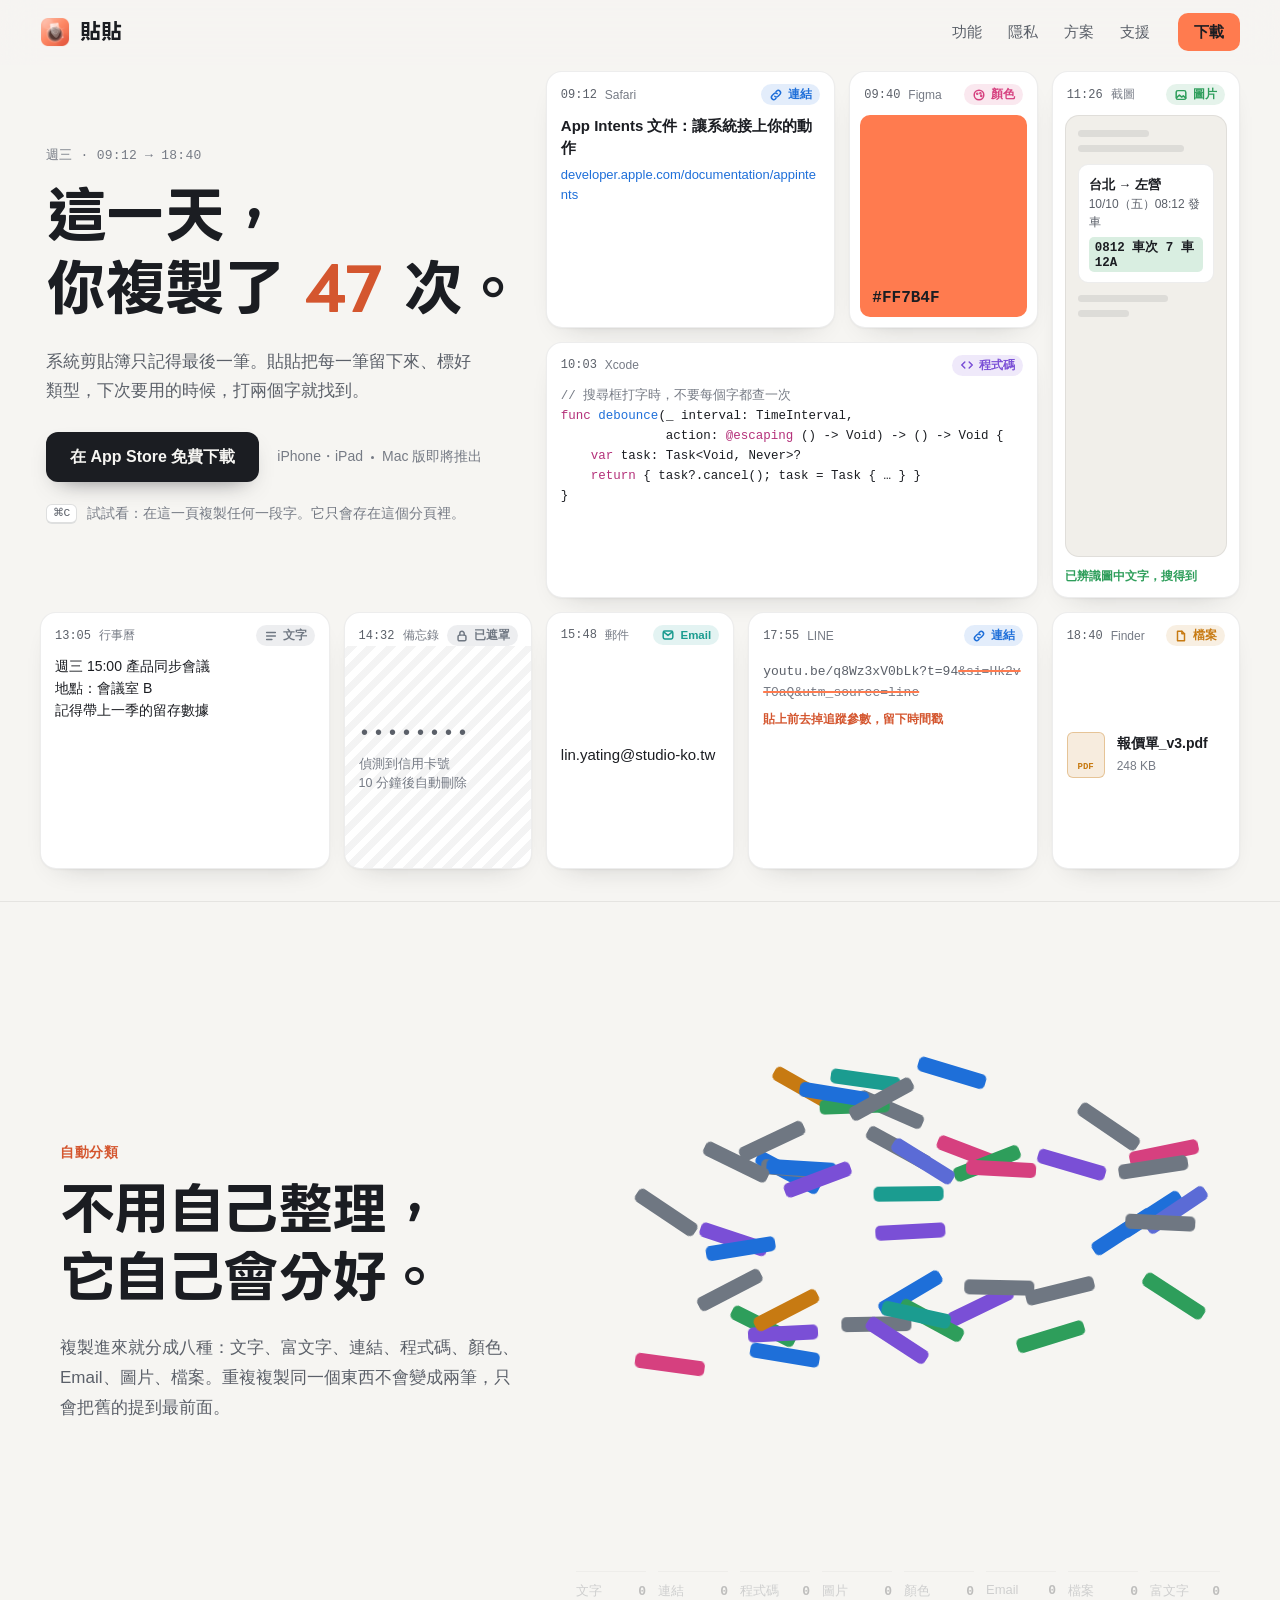
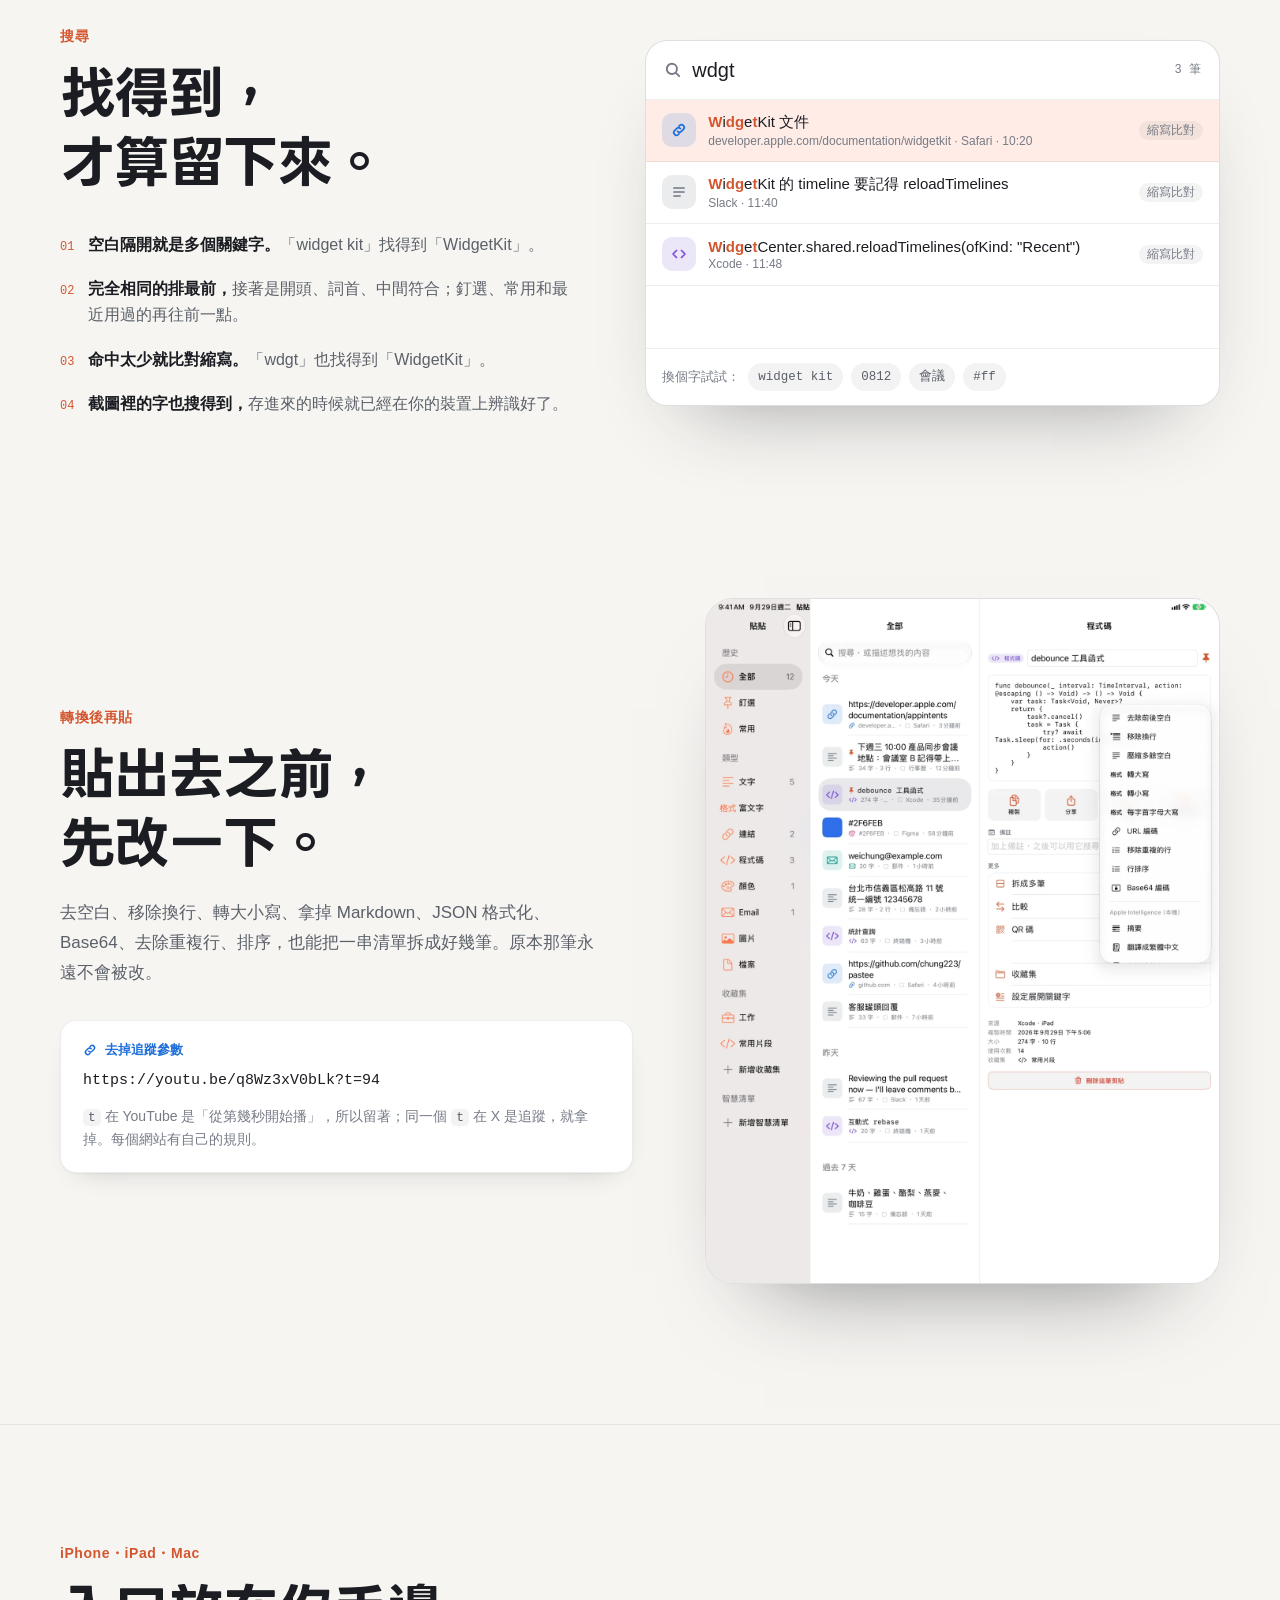
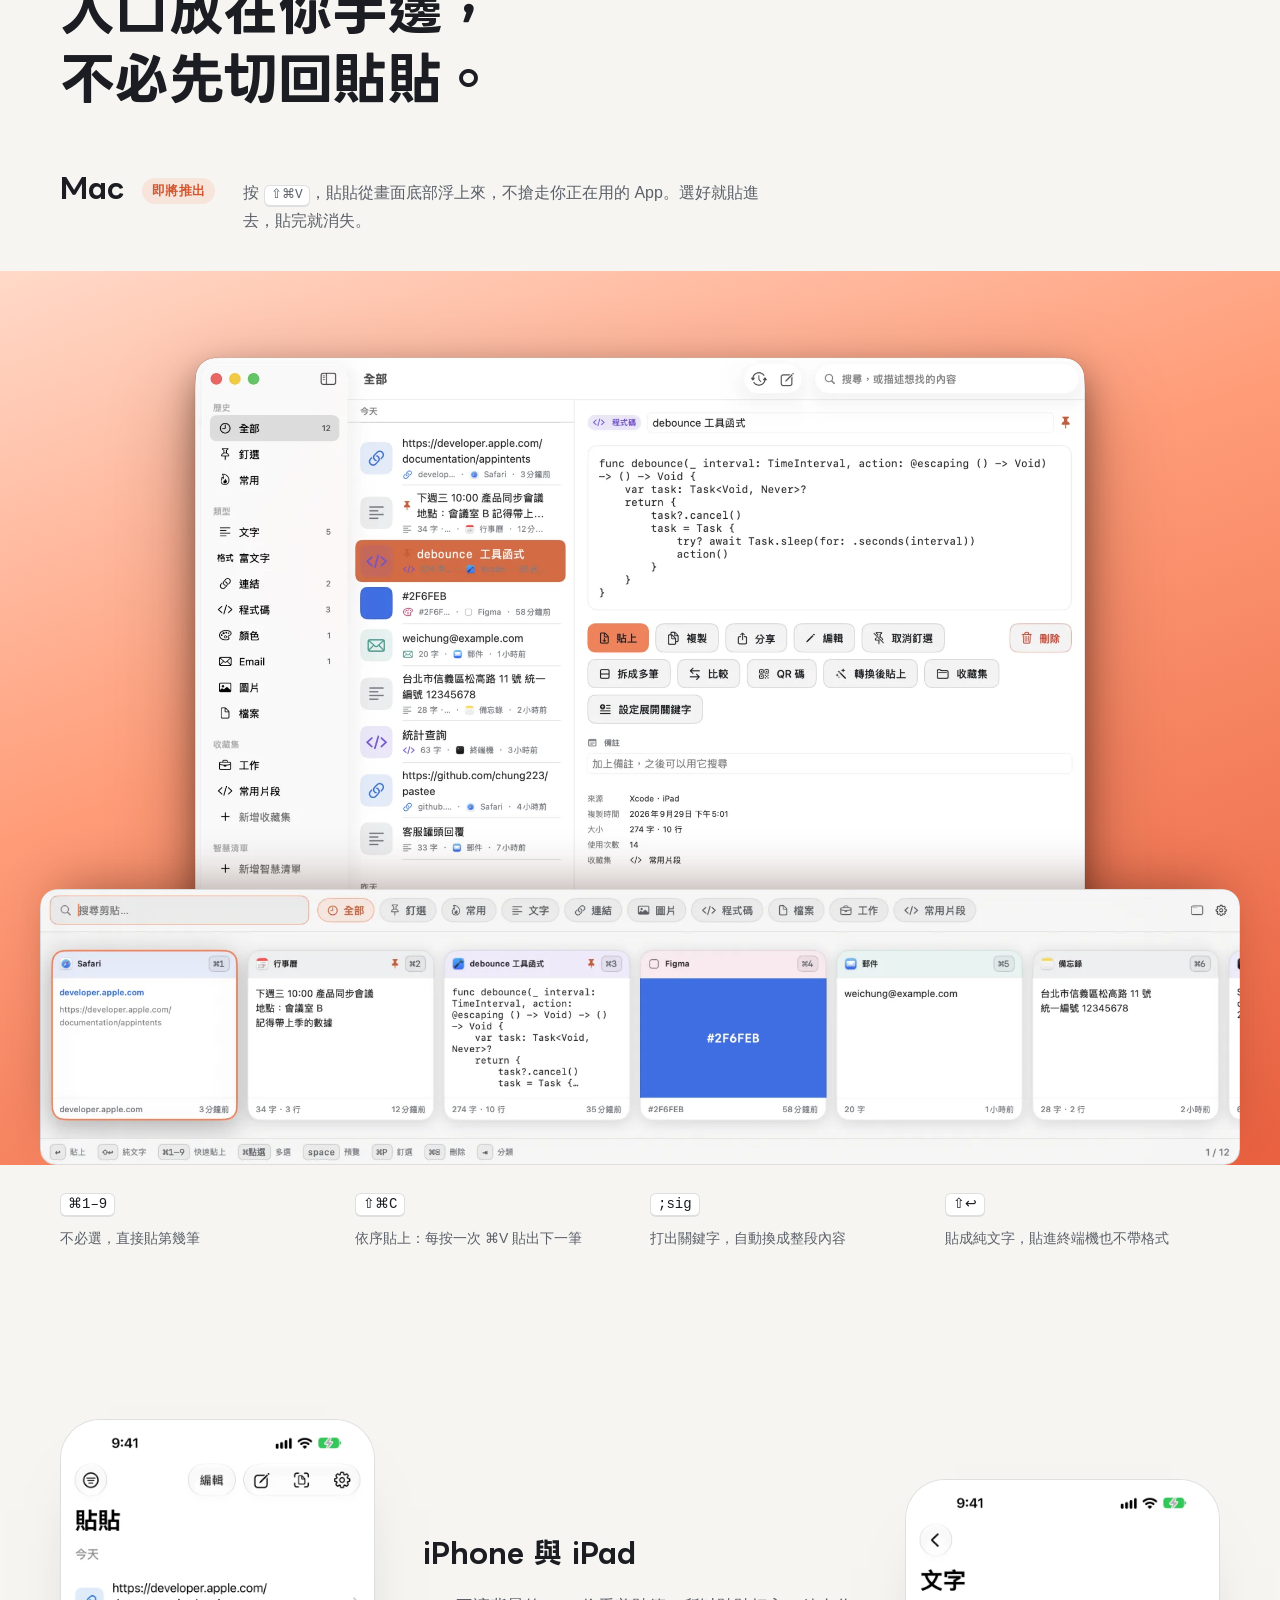
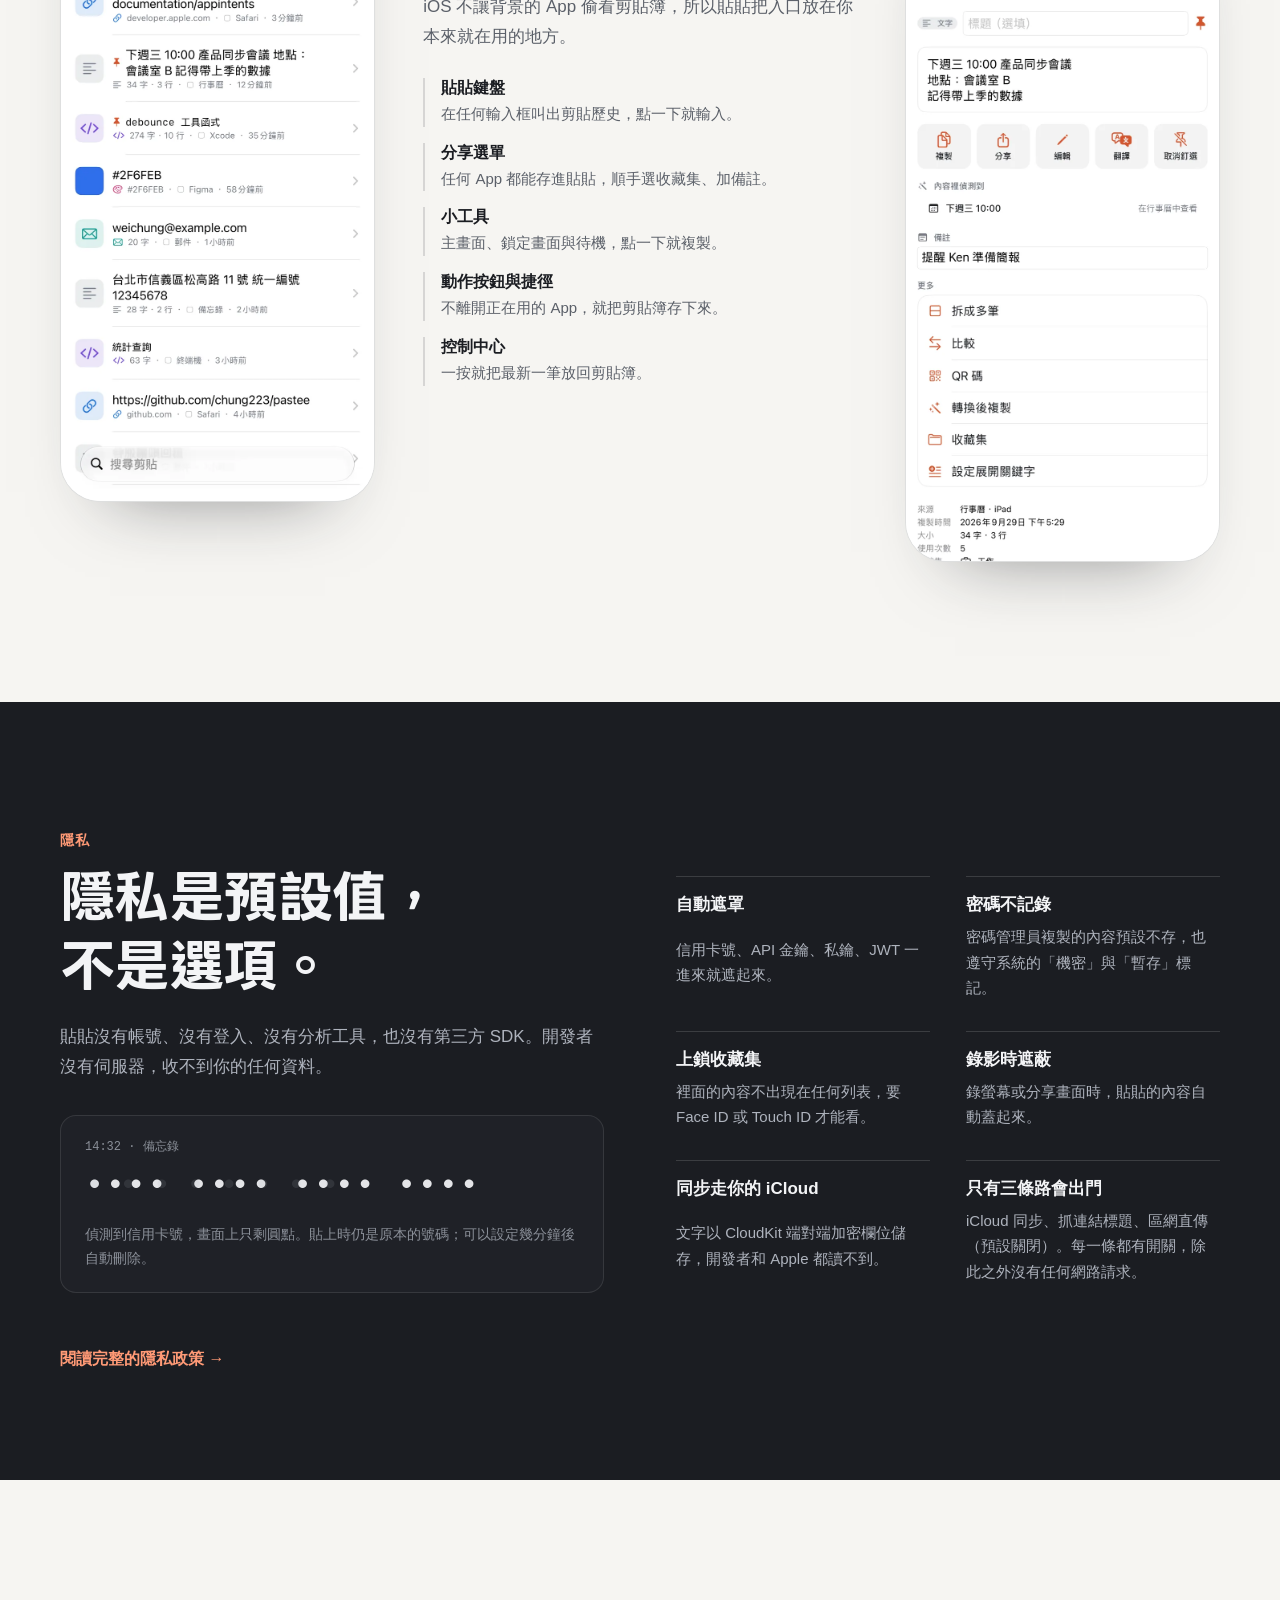
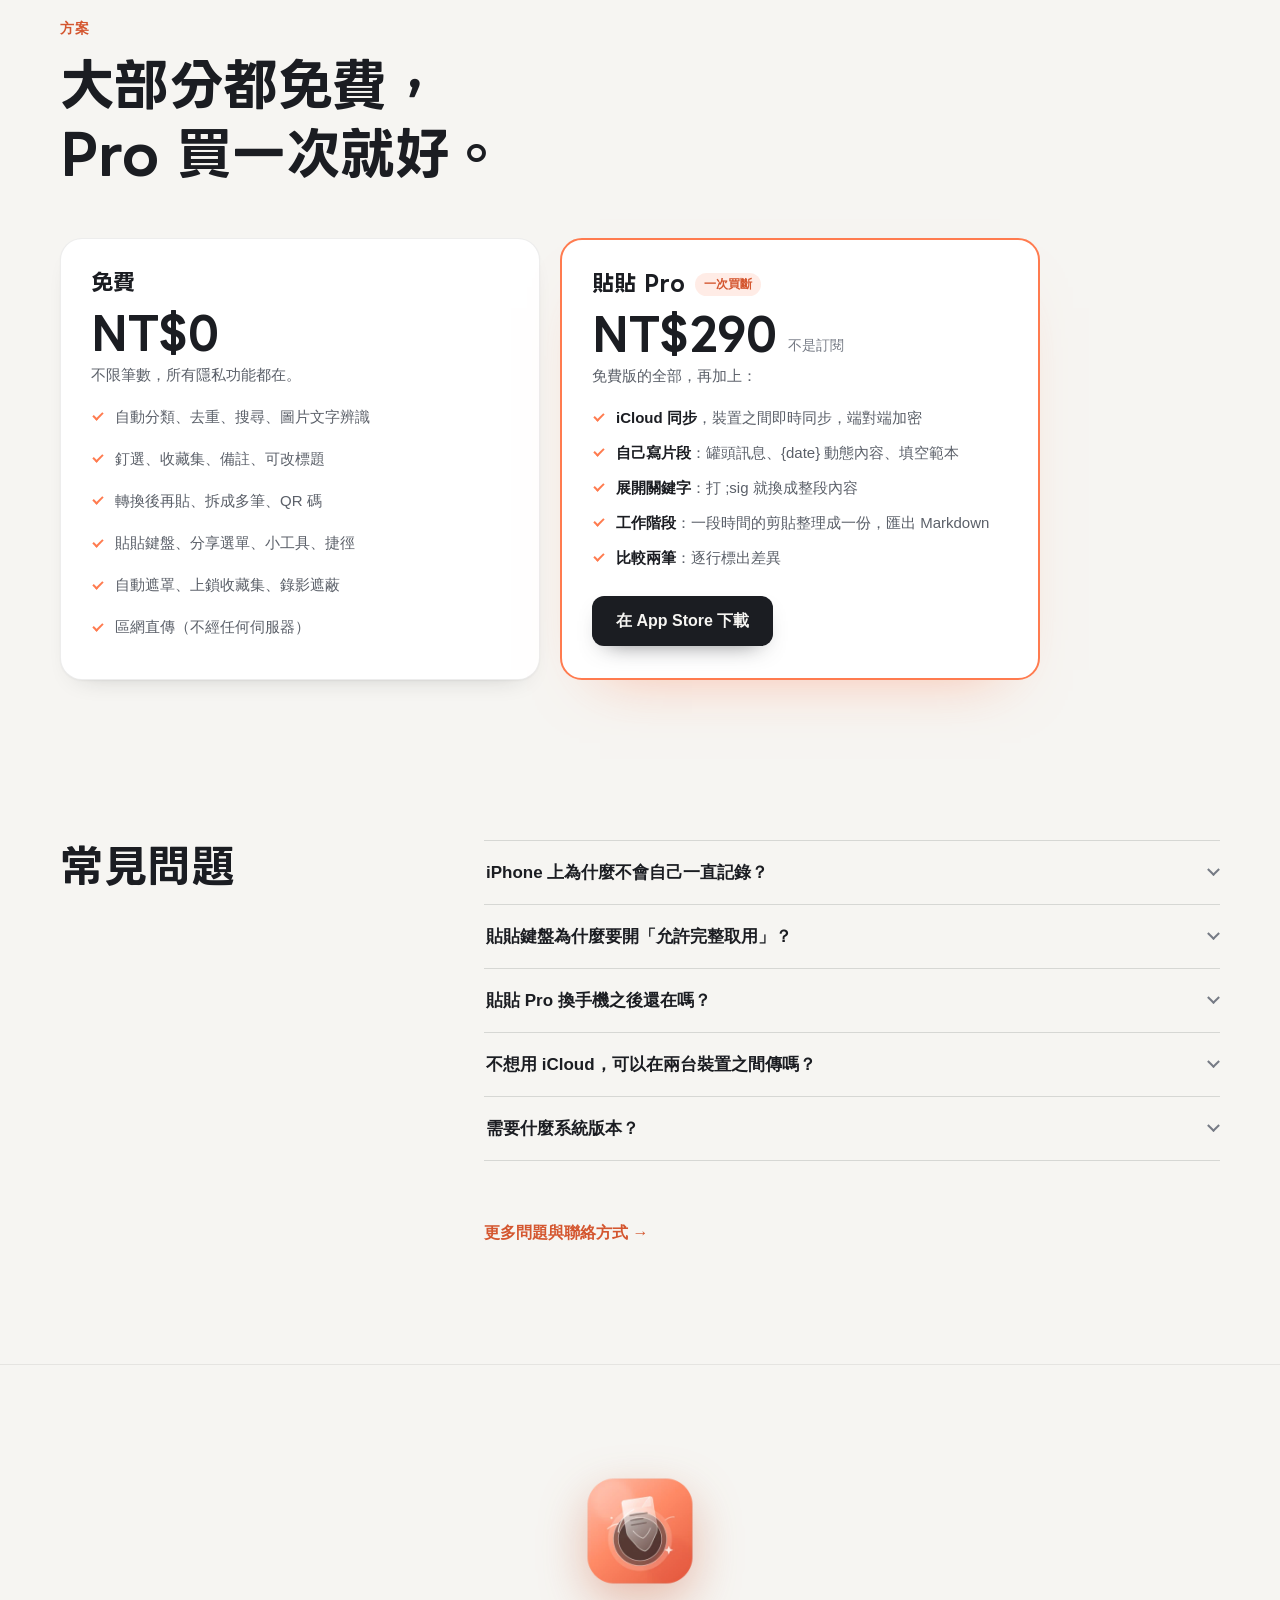
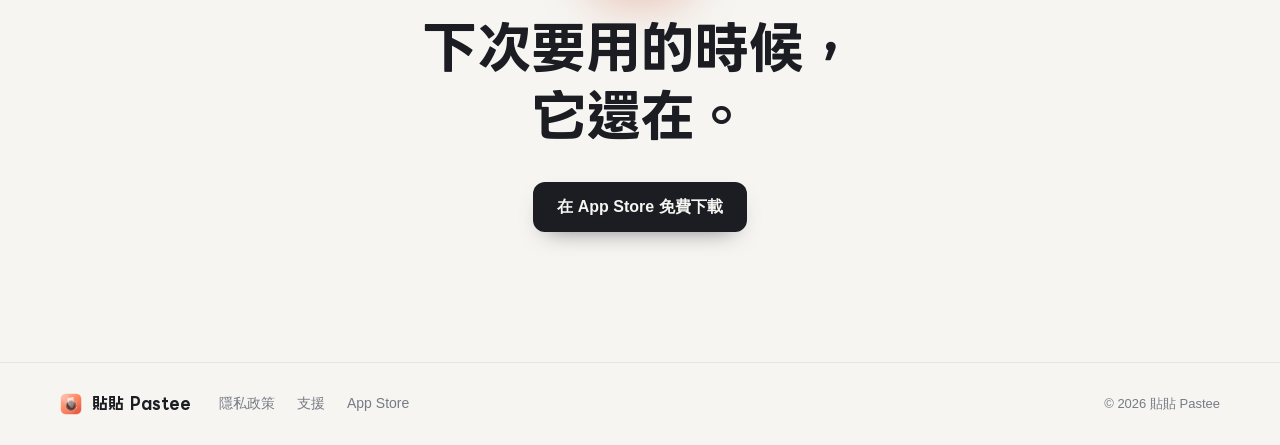
==== index.html @ 5e37101f "Pastee website: homepage, support page and 404 The homepage is a Wednesday's worth of clips laid out" ====
<!doctype html>
<html lang="zh-Hant-TW">
<head>
<meta charset="utf-8">
<meta name="viewport" content="width=device-width, initial-scale=1, viewport-fit=cover">
<title>貼貼 Pastee｜iPhone、iPad、Mac 的剪貼簿歷史</title>
<meta name="description" content="系統剪貼簿只記得最後一筆。貼貼把你複製過的每一樣東西留下來，自動分類、隨時搜尋得到，一點就能再貼一次。資料只在你的裝置和你自己的 iCloud 裡。">
<meta name="theme-color" content="#F6F5F2" media="(prefers-color-scheme: light)">
<meta name="theme-color" content="#131417" media="(prefers-color-scheme: dark)">
<meta name="apple-itunes-app" content="app-id=6814187982">
<link rel="canonical" href="https://chung223.github.io/pastee-site/">
<link rel="icon" href="assets/favicon-64.png" type="image/png">
<link rel="apple-touch-icon" href="assets/apple-touch-icon.png">
<meta property="og:type" content="website">
<meta property="og:locale" content="zh_TW">
<meta property="og:site_name" content="貼貼 Pastee">
<meta property="og:title" content="貼貼 Pastee｜複製過的東西，再也不會不見">
<meta property="og:description" content="iPhone、iPad、Mac 的剪貼簿歷史。自動分類、搜尋得到、只存在你的裝置和你自己的 iCloud。">
<meta property="og:url" content="https://chung223.github.io/pastee-site/">
<meta property="og:image" content="https://chung223.github.io/pastee-site/assets/og.png">
<meta name="twitter:card" content="summary_large_image">
<link rel="preload" href="assets/fonts/pastee-display.woff2" as="font" type="font/woff2" crossorigin>
<link rel="stylesheet" href="assets/site.css">
<script>document.documentElement.classList.add('js');setTimeout(function(){document.documentElement.classList.add('ready')},2500)</script>
</head>
<body>
<a class="skip" href="#main">跳到主要內容</a>

<header class="nav" id="top">
  <div class="nav-in">
    <a class="brand" href="./" aria-label="貼貼 Pastee 首頁"><img src="assets/icon-256.webp" width="30" height="30" alt="">貼貼</a>
    <nav class="links" aria-label="主要">
      <a href="#features">功能</a>
      <a href="#privacy">隱私</a>
      <a href="#pricing">方案</a>
      <a href="support/">支援</a>
    </nav>
    <a class="get" href="https://apps.apple.com/tw/app/%E8%B2%BC%E8%B2%BC-pastee/id6814187982">下載</a>
  </div>
</header>

<main id="main">

<!-- ───────────── 首屏：一天的剪貼 ───────────── -->
<section class="day" aria-labelledby="hero-title">
  <div class="head">
    <p class="eyebrow mono">週三 · 09:12 → 18:40</p>
    <h1 id="hero-title" class="display"><span class="ln">這一天，</span><span class="ln">你複製了 <em class="count" data-count>47</em> 次。</span></h1>
    <p class="lede">系統剪貼簿只記得最後一筆。貼貼把每一筆留下來、標好類型，下次要用的時候，<span class="nb">打兩個字就找到。</span></p>
    <div class="cta">
      <a class="btn" href="https://apps.apple.com/tw/app/%E8%B2%BC%E8%B2%BC-pastee/id6814187982">在 App Store 免費下載</a>
      <span class="avail">iPhone・iPad<span class="sep"></span>Mac 版即將推出</span>
    </div>
    <p class="hint"><span class="key">⌘C</span>試試看：在這一頁複製任何一段字。它只會存在這個分頁裡。</p>
  </div>

  <div class="tiles" aria-label="一天裡複製過的東西">
    <article class="t link" data-t="1" style="--tint:var(--k-link)">
      <div class="meta"><span class="time">09:12</span>Safari<span class="kind"><svg class="i"><use href="#i-link"/></svg>連結</span></div>
      <div class="c"><p class="ttl">App Intents 文件：讓系統接上你的動作</p><p class="url">developer.apple.com/documentation/appintents</p></div>
    </article>
    <article class="t color" data-t="2" style="--tint:var(--k-color)">
      <div class="meta"><span class="time">09:40</span>Figma<span class="kind"><svg class="i"><use href="#i-color"/></svg>顏色</span></div>
      <div class="c"><div class="sw" style="--sw:#FF7B4F"><span>#FF7B4F</span></div></div>
    </article>
    <article class="t shot" data-t="4" style="--tint:var(--k-image)">
      <div class="meta"><span class="time">11:26</span>截圖<span class="kind"><svg class="i"><use href="#i-image"/></svg>圖片</span></div>
      <div class="c"><div class="phone" aria-hidden="true"><span class="bar" style="width:52%"></span><span class="bar" style="width:78%"></span>
        <span class="tk"><b>台北 → 左營</b>10/10（五）08:12 發車<mark>0812 車次 7 車 12A</mark></span>
        <span class="bar" style="width:66%"></span><span class="bar" style="width:38%"></span></div>
        <p class="ocr">已辨識圖中文字，搜得到</p></div>
    </article>
    <article class="t code" data-t="3" style="--tint:var(--k-code)">
      <div class="meta"><span class="time">10:03</span>Xcode<span class="kind"><svg class="i"><use href="#i-code"/></svg>程式碼</span></div>
      <div class="c"><pre><code><span class="cm">// 搜尋框打字時，不要每個字都查一次</span>
<span class="kw">func</span> <span class="fn">debounce</span>(_ interval: TimeInterval,
              action: <span class="kw">@escaping</span> () -> Void) -> () -> Void {
    <span class="kw">var</span> task: Task&lt;Void, Never&gt;?
    <span class="kw">return</span> { task?.cancel(); task = Task { … } }
}</code></pre></div>
    </article>
    <article class="t note" data-t="5" style="--tint:var(--k-text)">
      <div class="meta"><span class="time">13:05</span>行事曆<span class="kind"><svg class="i"><use href="#i-text"/></svg>文字</span></div>
      <div class="c"><p>週三 15:00 產品同步會議<br>地點：會議室 B<br>記得帶上一季的留存數據</p></div>
    </article>
    <article class="t mask" data-t="6" style="--tint:var(--k-text)">
      <div class="meta"><span class="time">14:32</span>備忘錄<span class="kind"><svg class="i"><use href="#i-lock"/></svg>已遮罩</span></div>
      <div class="c"><span class="dots mono">••••••••</span><small>偵測到信用卡號<br>10 分鐘後自動刪除</small></div>
    </article>
    <article class="t mail" data-t="7" style="--tint:var(--k-email)">
      <div class="meta"><span class="time">15:48</span>郵件<span class="kind"><svg class="i"><use href="#i-mail"/></svg>Email</span></div>
      <div class="c"><p>lin.yating@studio-ko.tw</p></div>
    </article>
    <article class="t utm" data-t="8" style="--tint:var(--k-link)">
      <div class="meta"><span class="time">17:55</span>LINE<span class="kind"><svg class="i"><use href="#i-link"/></svg>連結</span></div>
      <div class="c"><p class="url mono">youtu.be/q8Wz3xV0bLk?t=94<s>&amp;si=Hk2vT0aQ</s><s>&amp;utm_source=line</s></p><small>貼上前去掉追蹤參數，留下時間戳</small></div>
    </article>
    <article class="t file" data-t="9" style="--tint:var(--k-file)">
      <div class="meta"><span class="time">18:40</span>Finder<span class="kind"><svg class="i"><use href="#i-file"/></svg>檔案</span></div>
      <div class="c"><span class="doc" aria-hidden="true">PDF</span><span><b>報價單_v3.pdf</b><small>248 KB</small></span></div>
    </article>
  </div>
</section>

<!-- ───────────── 自動分類（滑動驅動）───────────── -->
<section class="sort" id="features" aria-labelledby="sort-title">
  <div class="sort-stage">
    <div class="sort-copy">
      <p class="eyebrow">自動分類</p>
      <h2 id="sort-title" class="display">不用自己整理，<br>它自己會分好。</h2>
      <p class="body">複製進來就分成八種：文字、富文字、連結、程式碼、顏色、Email、圖片、檔案。重複複製同一個東西不會變成兩筆，只會把舊的提到最前面。</p>
      <ul class="perks">
        <li style="--tint:var(--k-color)"><b>顏色</b>顯示色票</li>
        <li style="--tint:var(--k-link)"><b>連結</b>抓網頁標題</li>
        <li style="--tint:var(--k-image)"><b>截圖</b>辨識裡面的字</li>
        <li style="--tint:var(--k-rich)"><b>富文字</b>保留格式</li>
      </ul>
    </div>
    <div class="board" aria-label="週三的剪貼，依類型分組">
      <div class="pile" aria-hidden="true"></div>
      <div class="cols">
        <div class="col" data-kind="text" style="--tint:var(--k-text);--n:14"><span class="lab">文字</span><b class="n">14</b></div>
        <div class="col" data-kind="link" style="--tint:var(--k-link);--n:9"><span class="lab">連結</span><b class="n">9</b></div>
        <div class="col" data-kind="code" style="--tint:var(--k-code);--n:7"><span class="lab">程式碼</span><b class="n">7</b></div>
        <div class="col" data-kind="image" style="--tint:var(--k-image);--n:6"><span class="lab">圖片</span><b class="n">6</b></div>
        <div class="col" data-kind="color" style="--tint:var(--k-color);--n:4"><span class="lab">顏色</span><b class="n">4</b></div>
        <div class="col" data-kind="email" style="--tint:var(--k-email);--n:3"><span class="lab">Email</span><b class="n">3</b></div>
        <div class="col" data-kind="file" style="--tint:var(--k-file);--n:2"><span class="lab">檔案</span><b class="n">2</b></div>
        <div class="col" data-kind="rich" style="--tint:var(--k-rich);--n:2"><span class="lab">富文字</span><b class="n">2</b></div>
      </div>
    </div>
  </div>
</section>

<!-- ───────────── 搜尋 ───────────── -->
<section class="find" aria-labelledby="find-title">
  <div class="wrap find-in">
    <div class="find-copy">
      <p class="eyebrow">搜尋</p>
      <h2 id="find-title" class="display">找得到，<br>才算留下來。</h2>
      <ol class="rules">
        <li><span class="n mono">01</span><p><b>空白隔開就是多個關鍵字。</b>「widget kit」找得到「WidgetKit」。</p></li>
        <li><span class="n mono">02</span><p><b>完全相同的排最前，</b>接著是開頭、詞首、中間符合；釘選、常用和最近用過的再往前一點。</p></li>
        <li><span class="n mono">03</span><p><b>命中太少就比對縮寫。</b>「wdgt」也找得到「WidgetKit」。</p></li>
        <li><span class="n mono">04</span><p><b>截圖裡的字也搜得到，</b>存進來的時候就已經在你的裝置上辨識好了。</p></li>
      </ol>
    </div>
    <div class="panel" role="search">
      <label class="q">
        <svg class="i"><use href="#i-search"/></svg>
        <span class="sr">搜尋週三的剪貼</span>
        <input id="q" type="search" autocomplete="off" spellcheck="false" placeholder="搜尋週三的 47 筆剪貼…">
        <span class="hits mono" aria-live="polite"></span>
      </label>
      <ul class="results" id="results"></ul>
      <p class="try">換個字試試：<button type="button" data-q="widget kit">widget kit</button><button type="button" data-q="0812">0812</button><button type="button" data-q="會議">會議</button><button type="button" data-q="#ff">#ff</button></p>
    </div>
  </div>
</section>

<!-- ───────────── 轉換 ───────────── -->
<section class="shape" aria-labelledby="shape-title">
  <div class="wrap shape-in">
    <div class="shape-copy">
      <p class="eyebrow">轉換後再貼</p>
      <h2 id="shape-title" class="display">貼出去之前，<br>先改一下。</h2>
      <p class="body">去空白、移除換行、轉大小寫、拿掉 Markdown、JSON 格式化、Base64、去除重複行、排序，也能把一串清單拆成好幾筆。原本那筆永遠不會被改。</p>
      <div class="clean" aria-label="去掉追蹤參數的例子">
        <p class="clean-lab"><svg class="i"><use href="#i-link"/></svg>去掉追蹤參數</p>
        <p class="clean-url mono">https://youtu.be/q8Wz3xV0bLk?t=94<s>&amp;si=Hk2vT0aQ</s><s>&amp;utm_source=line</s></p>
        <p class="clean-note"><code>t</code> 在 YouTube 是「從第幾秒開始播」，所以留著；同一個 <code>t</code> 在 X 是追蹤，就拿掉。每個網站有自己的規則。</p>
      </div>
    </div>
    <figure class="shot-ipad">
      <img src="assets/screens/ipad-transform.webp" width="1300" height="1734" loading="lazy" alt="iPad 上的貼貼：選一筆程式碼，右側跳出轉換選單，有去除前後空白、移除換行、轉大小寫、URL 編碼、行排序、Base64 編碼，以及本機的 Apple Intelligence 摘要與翻譯。">
    </figure>
  </div>
</section>

<!-- ───────────── 平台 ───────────── -->
<section class="where" id="platforms" aria-labelledby="where-title">
  <div class="wrap">
    <p class="eyebrow">iPhone・iPad・Mac</p>
    <h2 id="where-title" class="display">入口放在你手邊，<br>不必先切回貼貼。</h2>
  </div>

  <div class="mac">
    <div class="wrap mac-head">
      <h3>Mac <span class="soon">即將推出</span></h3>
      <p>按 <span class="key">⇧⌘V</span>，貼貼從畫面底部浮上來，不搶走你正在用的 App。選好就貼進去，貼完就消失。</p>
    </div>
    <div class="mac-desk">
      <img class="mac-window" src="assets/screens/mac-history.webp" width="1800" height="1296" loading="lazy" alt="Mac 上的貼貼歷史視窗：左側是類型與收藏集，中間是剪貼列表，右側是選中那筆程式碼的詳細內容與貼上、拆成多筆、比較等動作。">
      <img class="mac-shelf" src="assets/screens/mac-shelf.webp" width="2000" height="460" loading="lazy" alt="Mac 上從畫面底部浮起的貼貼面板：一排橫向卡片，每張標著來源 App 與 ⌘1 到 ⌘6 的快速貼上鍵。">
    </div>
    <ul class="wrap keys">
      <li><span class="key">⌘1–9</span><span>不必選，直接貼第幾筆</span></li>
      <li><span class="key">⇧⌘C</span><span>依序貼上：每按一次 ⌘V 貼出下一筆</span></li>
      <li><span class="key">;sig</span><span>打出關鍵字，自動換成整段內容</span></li>
      <li><span class="key">⇧↩</span><span>貼成純文字，貼進終端機也不帶格式</span></li>
    </ul>
  </div>

  <div class="wrap phones">
    <figure class="ph">
      <img src="assets/screens/iphone-home.webp" width="780" height="1695" loading="lazy" alt="iPhone 上的貼貼首頁：今天複製過的連結、會議資訊、程式碼、色票與 Email，每一筆都標示來源 App 與時間。">
    </figure>
    <div class="ph-copy">
      <h3>iPhone 與 iPad</h3>
      <p class="body">iOS 不讓背景的 App 偷看剪貼簿，所以貼貼把入口放在你本來就在用的地方。</p>
      <ul class="ways">
        <li><b>貼貼鍵盤</b><span>在任何輸入框叫出剪貼歷史，點一下就輸入。</span></li>
        <li><b>分享選單</b><span>任何 App 都能存進貼貼，順手選收藏集、加備註。</span></li>
        <li><b>小工具</b><span>主畫面、鎖定畫面與待機，點一下就複製。</span></li>
        <li><b>動作按鈕與捷徑</b><span>不離開正在用的 App，就把剪貼簿存下來。</span></li>
        <li><b>控制中心</b><span>一按就把最新一筆放回剪貼簿。</span></li>
      </ul>
    </div>
    <figure class="ph ph-2">
      <img src="assets/screens/iphone-detail.webp" width="780" height="1695" loading="lazy" alt="iPhone 上一筆剪貼的詳細頁：可以複製、分享、編輯、翻譯，內容裡的日期被辨識出來，可以直接在行事曆查看。">
    </figure>
  </div>
</section>

<!-- ───────────── 隱私 ───────────── -->
<section class="privacy" id="privacy" aria-labelledby="privacy-title">
  <div class="wrap privacy-in">
    <div class="pv-copy">
      <p class="eyebrow">隱私</p>
      <h2 id="privacy-title" class="display">隱私是預設值，<br>不是選項。</h2>
      <p class="body">貼貼沒有帳號、沒有登入、沒有分析工具，也沒有第三方 SDK。開發者沒有伺服器，收不到你的任何資料。</p>
      <div class="redact" aria-label="信用卡號被自動遮罩的示範">
        <p class="rd-meta mono">14:32 · 備忘錄</p>
        <p class="rd-num mono" aria-hidden="true"><span class="g">4000 1234 5678 9010</span><span class="m">••••••••</span></p>
        <p class="rd-note">偵測到信用卡號，畫面上只剩圓點。貼上時仍是原本的號碼；可以設定幾分鐘後自動刪除。</p>
      </div>
    </div>
    <ul class="facts">
      <li><b>自動遮罩</b><span>信用卡號、API 金鑰、私鑰、JWT 一進來就遮起來。</span></li>
      <li><b>密碼不記錄</b><span>密碼管理員複製的內容預設不存，也遵守系統的「機密」與「暫存」標記。</span></li>
      <li><b>上鎖收藏集</b><span>裡面的內容不出現在任何列表，要 Face ID 或 Touch ID 才能看。</span></li>
      <li><b>錄影時遮蔽</b><span>錄螢幕或分享畫面時，貼貼的內容自動蓋起來。</span></li>
      <li><b>同步走你的 iCloud</b><span>文字以 CloudKit 端對端加密欄位儲存，開發者和 Apple 都讀不到。</span></li>
      <li><b>只有三條路會出門</b><span>iCloud 同步、抓連結標題、區網直傳（預設關閉）。每一條都有開關，除此之外沒有任何網路請求。</span></li>
    </ul>
  </div>
  <p class="wrap pv-link"><a href="https://chung223.github.io/pastee-privacy/">閱讀完整的隱私政策 →</a></p>
</section>

<!-- ───────────── 方案 ───────────── -->
<section class="pricing" id="pricing" aria-labelledby="pricing-title">
  <div class="wrap">
    <p class="eyebrow">方案</p>
    <h2 id="pricing-title" class="display">大部分都免費，<br>Pro 買一次就好。</h2>
    <div class="plans">
      <article class="plan">
        <h3>免費</h3>
        <p class="price"><span class="num">NT$0</span></p>
        <p class="sub">不限筆數，所有隱私功能都在。</p>
        <ul>
          <li>自動分類、去重、搜尋、圖片文字辨識</li>
          <li>釘選、收藏集、備註、可改標題</li>
          <li>轉換後再貼、拆成多筆、QR 碼</li>
          <li>貼貼鍵盤、分享選單、小工具、捷徑</li>
          <li>自動遮罩、上鎖收藏集、錄影遮蔽</li>
          <li>區網直傳（不經任何伺服器）</li>
        </ul>
      </article>
      <article class="plan pro">
        <h3>貼貼 Pro <span class="tag">一次買斷</span></h3>
        <p class="price"><span class="num">NT$290</span><span class="once">不是訂閱</span></p>
        <p class="sub">免費版的全部，再加上：</p>
        <ul>
          <li><b>iCloud 同步</b>，裝置之間即時同步，端對端加密</li>
          <li><b>自己寫片段</b>：罐頭訊息、{date} 動態內容、填空範本</li>
          <li><b>展開關鍵字</b>：打 ;sig 就換成整段內容</li>
          <li><b>工作階段</b>：一段時間的剪貼整理成一份，匯出 Markdown</li>
          <li><b>比較兩筆</b>：逐行標出差異</li>
        </ul>
        <a class="btn" href="https://apps.apple.com/tw/app/%E8%B2%BC%E8%B2%BC-pastee/id6814187982">在 App Store 下載</a>
      </article>
    </div>
  </div>
</section>

<!-- ───────────── 常見問題 ───────────── -->
<section class="faq" id="faq" aria-labelledby="faq-title">
  <div class="wrap faq-in">
    <h2 id="faq-title" class="display">常見問題</h2>
    <div class="qa">
      <details>
        <summary>iPhone 上為什麼不會自己一直記錄？</summary>
        <p>iOS 不讓在背景的 App 讀剪貼簿。回到貼貼時，它會偵測到新內容，顯示系統的「貼上」按鈕，不會跳權限提示；也可以改用貼貼鍵盤、分享選單、捷徑或動作按鈕，不必離開正在用的 App。</p>
      </details>
      <details>
        <summary>貼貼鍵盤為什麼要開「允許完整取用」？</summary>
        <p>鍵盤要讀到你存在貼貼裡的剪貼，才需要這個權限。貼貼鍵盤不連網路，也不會記錄你打的字。</p>
      </details>
      <details>
        <summary>貼貼 Pro 換手機之後還在嗎？</summary>
        <p>在。Pro 是一次買斷，跟著你的 Apple 帳號走。在新裝置打開設定裡的貼貼 Pro，按「恢復購買」就好。就算沒有 Pro，你已經存下的片段和剪貼也永遠讀得到，只是不能再建立新的片段、不能開始同步。</p>
      </details>
      <details>
        <summary>不想用 iCloud，可以在兩台裝置之間傳嗎？</summary>
        <p>可以用區網直傳：兩台裝置在同一個 Wi-Fi、輸入相同的配對碼，就會直接互傳，不經過任何伺服器，內容端對端加密。這個功能預設關閉，也不需要 Pro。</p>
      </details>
      <details>
        <summary>需要什麼系統版本？</summary>
        <p>iPhone 需要 iOS 26、iPad 需要 iPadOS 26，Mac 版需要 macOS 26。</p>
      </details>
    </div>
    <p class="more"><a href="support/">更多問題與聯絡方式 →</a></p>
  </div>
</section>

<section class="end" aria-labelledby="end-title">
  <div class="wrap end-in">
    <img src="assets/icon-256.webp" width="112" height="112" alt="" class="end-icon">
    <h2 id="end-title" class="display">下次要用的時候，<br>它還在。</h2>
    <a class="btn" href="https://apps.apple.com/tw/app/%E8%B2%BC%E8%B2%BC-pastee/id6814187982">在 App Store 免費下載</a>
  </div>
</section>

</main>

<footer class="foot">
  <div class="wrap foot-in">
    <span class="brand"><img src="assets/icon-256.webp" width="22" height="22" alt="">貼貼 Pastee</span>
    <nav aria-label="頁尾">
      <a href="https://chung223.github.io/pastee-privacy/">隱私政策</a>
      <a href="support/">支援</a>
      <a href="https://apps.apple.com/tw/app/%E8%B2%BC%E8%B2%BC-pastee/id6814187982">App Store</a>
    </nav>
    <small>© 2026 貼貼 Pastee</small>
  </div>
</footer>

<!-- 在這一頁複製時的提示 -->
<div class="toast" id="toast" role="status" aria-live="polite" hidden>
  <span class="tk-kind"><svg class="i"><use href="#i-text"/></svg></span>
  <span class="tk-body"><b class="tk-title">已存進貼貼</b><span class="tk-prev"></span></span>
  <span class="tk-n mono"></span>
</div>

<svg width="0" height="0" style="position:absolute" aria-hidden="true">
  <symbol id="i-link" viewBox="0 0 16 16"><path d="M6.6 9.4a2.7 2.7 0 0 0 3.8 0l2.2-2.2a2.7 2.7 0 0 0-3.8-3.8l-.8.8"/><path d="M9.4 6.6a2.7 2.7 0 0 0-3.8 0L3.4 8.8a2.7 2.7 0 0 0 3.8 3.8l.8-.8"/></symbol>
  <symbol id="i-text" viewBox="0 0 16 16"><path d="M3 4h10M3 8h10M3 12h6"/></symbol>
  <symbol id="i-rich" viewBox="0 0 16 16"><path d="M3 12.5 6.5 3.5 10 12.5M4.3 9.5h4.4M11 8.5h3M11 12.5h3"/></symbol>
  <symbol id="i-code" viewBox="0 0 16 16"><path d="M5.5 4.5 2 8l3.5 3.5M10.5 4.5 14 8l-3.5 3.5"/></symbol>
  <symbol id="i-color" viewBox="0 0 16 16"><circle cx="8" cy="8" r="5.5"/><circle cx="6" cy="6.6" r=".6"/><circle cx="9.6" cy="6" r=".6"/><circle cx="10.6" cy="9" r=".6"/></symbol>
  <symbol id="i-image" viewBox="0 0 16 16"><rect x="2.5" y="3" width="11" height="10" rx="2"/><path d="m3 11 3.2-3 2.6 2.4L10.6 9l2.9 2.6"/></symbol>
  <symbol id="i-mail" viewBox="0 0 16 16"><rect x="2.5" y="3.5" width="11" height="9" rx="1.8"/><path d="m3 4.5 5 4 5-4"/></symbol>
  <symbol id="i-file" viewBox="0 0 16 16"><path d="M4 2.5h5l3 3v8H4z"/><path d="M9 2.5v3h3"/></symbol>
  <symbol id="i-lock" viewBox="0 0 16 16"><rect x="3.5" y="7" width="9" height="6.5" rx="1.6"/><path d="M5.5 7V5.2a2.5 2.5 0 0 1 5 0V7"/></symbol>
  <symbol id="i-search" viewBox="0 0 16 16"><circle cx="7" cy="7" r="4.5"/><path d="m10.5 10.5 3 3"/></symbol>
</svg>

<script src="assets/vendor/gsap.min.js" defer></script>
<script src="assets/vendor/ScrollTrigger.min.js" defer></script>
<script src="assets/site.js" defer></script>
</body>
</html>
---- assets/site.css ----
/* 貼貼 Pastee 官網
   方向「週三的剪貼簿」：首屏是一個人一天複製過的東西，內容本身就是畫面。
   顏色與 App 的柿墨 Persimmon Ink 同一組（Packages/PasteeCore/Sources/PasteeUI/Theme/PasteeTheme.swift）。 */

@font-face{
  font-family:"Pastee Display";
  src:url("fonts/pastee-display.woff2") format("woff2");
  font-weight:700;font-style:normal;font-display:swap;
}

:root{
  color-scheme:light dark;
  --bg:#F6F5F2; --surface:#FFFFFF; --raised:#F1EFEA; --sunken:#EDEBE6;
  --fill:rgba(27,29,34,.05); --fill-strong:rgba(27,29,34,.09);
  --line:rgba(27,29,34,.08); --line-strong:rgba(27,29,34,.14);
  --text:#1B1D22; --text2:#5B6069; --text3:#767B85;
  --accent:#FF7B4F; --accent-text:#D4562F; --accent-soft:rgba(255,123,79,.14); --on-accent:#1B1D22;
  --ink:#1B1D22; --ink-text:#F3F4F6; --ink-text2:#AEB3BD;
  --k-text:#6F7782; --k-rich:#5B6BD6; --k-link:#1E6FD9; --k-code:#7A4FD6; --k-color:#D6407F; --k-email:#1B9C90; --k-image:#2E9E5B; --k-file:#C77A12;
  --shadow:0 1px 2px rgba(27,29,34,.04),0 12px 28px -20px rgba(27,29,34,.30);
  --display:"Pastee Display","PingFang TC","Noto Sans TC","Microsoft JhengHei",sans-serif;
  --sans:-apple-system,BlinkMacSystemFont,"SF Pro Text","PingFang TC","Noto Sans TC","Microsoft JhengHei",sans-serif;
  --mono:ui-monospace,"SF Mono",Menlo,Consolas,monospace;
  --gutter:clamp(16px,3.2vw,40px);
  --r-key:6px; --r-ctl:12px; --r-card:16px; --r-panel:22px;
  --spring:linear(0,.009,.035 2.1%,.141 4.4%,.723 12.9%,.938 16.7%,1.017 19.4%,1.067,1.099 24.3%,1.105 25.9%,1.1 27.7%,1.006 34.6%,.988 38.6%,.98 42.6%,.993 55.6%,1.001 69.8%,1);
}
@media (prefers-color-scheme:dark){
  :root{
    --bg:#131417; --surface:#1B1D22; --raised:#23262D; --sunken:#16171B;
    --fill:rgba(255,255,255,.06); --fill-strong:rgba(255,255,255,.10);
    --line:rgba(255,255,255,.08); --line-strong:rgba(255,255,255,.14);
    --text:#F3F4F6; --text2:#AEB3BD; --text3:#8B9099;
    --accent-text:#FF9A76; --accent-soft:rgba(255,123,79,.16);
    --ink:#0D0E11;
    --k-text:#9AA3AE; --k-rich:#8F9CF4; --k-link:#5DA9FF; --k-code:#B388FF; --k-color:#FF7AB6; --k-email:#4FD1C5; --k-image:#58D68D; --k-file:#FFB74D;
    --shadow:0 1px 0 rgba(255,255,255,.04) inset,0 18px 36px -24px rgba(0,0,0,.9);
  }
}

*,*::before,*::after{box-sizing:border-box}
*{margin:0;padding:0}
html{background:var(--bg);color:var(--text);font-family:var(--sans);-webkit-font-smoothing:antialiased;text-size-adjust:100%;scroll-padding-top:80px}
body{min-height:100vh;overflow-x:clip}
img{display:block;max-width:100%;height:auto}
a{color:inherit}
button{font:inherit;color:inherit;background:none;border:0;cursor:pointer}
ul,ol{list-style:none}
:focus-visible{outline:2px solid var(--accent);outline-offset:3px;border-radius:6px}
.sr{position:absolute;width:1px;height:1px;overflow:hidden;clip-path:inset(50%);white-space:nowrap}
.skip{position:absolute;left:12px;top:-60px;z-index:50;padding:10px 14px;border-radius:10px;background:var(--text);color:var(--bg);text-decoration:none}
.skip:focus{top:12px}
.mono{font-family:var(--mono)}
.nb{white-space:nowrap}
.wrap{width:100%;max-width:1240px;margin-inline:auto;padding-inline:var(--gutter)}
.display{font-family:var(--display);font-weight:700;letter-spacing:-.01em}
.eyebrow{font-size:14px;font-weight:600;color:var(--accent-text);letter-spacing:.04em}
h2.display{margin-top:14px;font-size:clamp(34px,4.3vw,56px);line-height:1.25;text-wrap:balance}
.body{margin-top:20px;font-size:17px;line-height:1.75;color:var(--text2);max-width:32em}
svg.i{width:14px;height:14px;fill:none;stroke:currentColor;stroke-width:1.7;stroke-linecap:round;stroke-linejoin:round;flex:none}
.key{display:inline-flex;align-items:center;justify-content:center;min-width:1.9em;height:1.75em;padding:0 .5em;border-radius:var(--r-key);background:var(--surface);border:1px solid var(--line-strong);border-bottom-width:2px;font:500 .8em/1 var(--mono);color:var(--text2);white-space:nowrap}

.btn{display:inline-flex;align-items:center;justify-content:center;height:50px;padding:0 24px;border-radius:var(--r-ctl);background:var(--text);color:var(--bg);font:600 16px/1 var(--sans);text-decoration:none;white-space:nowrap;
  transition:transform .18s var(--spring),box-shadow .2s;box-shadow:0 10px 24px -14px rgba(27,29,34,.7)}
.btn:hover{transform:translateY(-2px)}
.btn:active{transform:scale(.97);transition-duration:.08s}

/* ───────── 導覽 ───────── */
.nav{position:sticky;top:0;z-index:20;background:color-mix(in srgb,var(--bg) 82%,transparent);backdrop-filter:blur(18px) saturate(1.4);-webkit-backdrop-filter:blur(18px) saturate(1.4);border-bottom:1px solid transparent;transition:border-color .2s}
.nav.scrolled{border-bottom-color:var(--line)}
.nav-in{display:flex;align-items:center;gap:28px;height:64px;padding-inline:var(--gutter);max-width:1440px;margin-inline:auto}
.brand{display:inline-flex;align-items:center;gap:10px;font:700 21px/1 var(--display);text-decoration:none}
.brand img{border-radius:22%}
.links{margin-left:auto;display:flex;gap:26px;font-size:15px}
.links a{color:var(--text2);text-decoration:none;transition:color .15s}
.links a:hover{color:var(--text)}
.get{display:inline-flex;align-items:center;height:38px;padding:0 16px;border-radius:10px;background:var(--accent);color:var(--on-accent);font-weight:600;font-size:15px;text-decoration:none;transition:transform .18s var(--spring)}
.get:active{transform:scale(.96)}

/* ───────── 首屏 ───────── */
.day{max-width:1440px;margin-inline:auto;height:calc(100svh - 64px);min-height:700px;max-height:920px;padding:6px var(--gutter) 32px;display:grid;gap:14px;
  grid-template-columns:repeat(12,minmax(0,1fr));grid-template-rows:repeat(3,minmax(0,1fr))}
.head{grid-column:1/6;grid-row:1/3;display:flex;flex-direction:column;justify-content:center;padding:0 24px 0 6px}
.head .eyebrow{color:var(--text3);font:500 13px var(--mono);letter-spacing:.02em}
h1.display{margin-top:16px;font-size:clamp(40px,4.7vw,68px);line-height:1.22}
h1 .ln{display:block;white-space:nowrap}
h1 em{font-style:normal;color:var(--accent-text);display:inline-block;font-variant-numeric:tabular-nums}
.lede{margin-top:20px;font-size:17px;line-height:1.75;color:var(--text2);max-width:25em}
.cta{margin-top:26px;display:flex;align-items:center;gap:18px;flex-wrap:wrap}
.avail{display:inline-flex;align-items:center;gap:8px;font-size:14px;color:var(--text3)}
.avail .sep{width:3px;height:3px;border-radius:50%;background:currentColor}
.hint{margin-top:22px;display:flex;align-items:center;gap:10px;font-size:14px;color:var(--text3)}

.tiles{display:contents}
.t{position:relative;display:flex;flex-direction:column;min-height:0;border-radius:var(--r-card);background:var(--surface);border:1px solid var(--line);box-shadow:var(--shadow);overflow:hidden}
.t .meta{display:flex;align-items:center;gap:8px;padding:12px 14px 0;font-size:12px;color:var(--text3);white-space:nowrap;min-width:0}
.t .meta .time{font:500 12px var(--mono);color:var(--text2)}
.t .kind{flex:none;display:inline-flex;align-items:center;gap:5px;margin-left:auto;padding:3px 8px;border-radius:999px;font-size:11.5px;font-weight:600;color:var(--tint);background:color-mix(in srgb,var(--tint) 12%,transparent)}
.t .c{flex:1;min-height:0;padding:10px 14px 14px;font-size:14px;line-height:1.55;overflow:hidden}
.t.link{grid-column:6/9;grid-row:1/2}
.t.color{grid-column:9/11;grid-row:1/2}
.t.shot{grid-column:11/13;grid-row:1/3}
.t.code{grid-column:6/11;grid-row:2/3}
.t.note{grid-column:1/4;grid-row:3/4}
.t.mask{grid-column:4/6;grid-row:3/4}
.t.mail{grid-column:6/8;grid-row:3/4}
.t.utm{grid-column:8/11;grid-row:3/4}
.t.file{grid-column:11/13;grid-row:3/4}
.t .ttl{font-weight:600;font-size:15px;line-height:1.45}
.t .url{margin-top:6px;color:var(--k-link);font-size:13px;word-break:break-all}
.t.color .c{padding:10px 10px 10px}
.sw{height:100%;border-radius:10px;background:var(--sw);display:flex;align-items:flex-end;padding:10px 12px;color:#1B1D22;font:600 16px var(--mono)}
.t.code pre{font:12.5px/1.6 var(--mono);color:var(--text)}
.kw{color:#B4317A}.fn{color:#1E6FD9}.cm{color:var(--text3)}
@media (prefers-color-scheme:dark){.kw{color:#FF7AB6}.fn{color:#8FD3FF}}
.t.shot .c{display:flex;flex-direction:column;gap:10px;padding:10px 12px 12px}
.phone{flex:1;min-height:0;border-radius:14px;background:var(--raised);border:1px solid var(--line);padding:14px 12px;display:flex;flex-direction:column;gap:8px;overflow:hidden}
.phone .bar{display:block;height:7px;border-radius:4px;background:var(--fill-strong)}
.phone .tk{display:block;margin:4px 0;padding:10px;border-radius:10px;background:var(--surface);border:1px solid var(--line);font-size:12px;line-height:1.5;color:var(--text2)}
.phone .tk b{display:block;font-size:13px;color:var(--text)}
.phone mark{display:inline-block;margin-top:6px;padding:2px 6px;border-radius:5px;background:color-mix(in srgb,var(--k-image) 18%,transparent);color:var(--text);font:600 12.5px var(--mono)}
.ocr{font-size:12px;font-weight:600;color:var(--k-image)}
.t.mask .c{display:flex;flex-direction:column;justify-content:center;gap:6px;background:repeating-linear-gradient(-45deg,var(--fill) 0 7px,transparent 7px 14px)}
.t.mask .dots{font-size:20px;letter-spacing:.1em;color:var(--text2)}
.t.mask small{font-size:12.5px;color:var(--text3);line-height:1.5}
.t.mail .c{display:flex;align-items:center;font-size:15px;word-break:break-all}
.t.utm .url{color:var(--text2);line-height:1.6}
s{color:var(--text3);text-decoration-color:var(--accent);text-decoration-thickness:2px}
.t.utm small{display:block;margin-top:6px;font-size:12px;font-weight:600;color:var(--accent-text)}
.t.file .c{display:flex;align-items:center;gap:12px}
.doc{flex:none;display:flex;align-items:flex-end;justify-content:center;width:38px;height:46px;padding-bottom:5px;border-radius:6px;background:color-mix(in srgb,var(--k-file) 14%,var(--surface));border:1px solid color-mix(in srgb,var(--k-file) 35%,transparent);font:700 9px var(--mono);color:var(--k-file)}
.t.file b{display:block;font-size:14px;word-break:break-all}
.t.file small{font-size:12px;color:var(--text3)}

/* ───────── 自動分類 ───────── */
.sort{border-top:1px solid var(--line)}
.sort-stage{max-width:1240px;margin-inline:auto;padding:0 var(--gutter);min-height:calc(100svh - 64px);display:grid;grid-template-columns:minmax(0,5fr) minmax(0,7fr);gap:56px;align-items:center}
.perks{margin-top:26px;display:grid;grid-template-columns:repeat(2,minmax(0,auto));gap:10px 22px;font-size:15px;color:var(--text2)}
.perks li{display:flex;align-items:center;gap:8px}
.perks li::before{content:"";width:10px;height:10px;border-radius:3px;background:var(--tint)}
.perks b{color:var(--text);font-weight:600}
.board{position:relative;height:min(68svh,560px);--chip-h:15px;--chip-gap:4px}
.pile{position:absolute;inset:0 0 54px 0}
.chip{position:absolute;left:0;top:0;height:var(--chip-h);border-radius:5px;background:var(--tint);will-change:transform}
.chip.fresh{box-shadow:0 0 0 2px var(--bg),0 0 0 4px var(--accent)}
.cols{position:absolute;left:0;right:0;bottom:0;display:grid;grid-template-columns:repeat(8,minmax(0,1fr));gap:12px}
.col{display:flex;justify-content:space-between;align-items:baseline;gap:4px;padding-top:10px;border-top:1px solid var(--line-strong);font-size:13px;color:var(--text2);white-space:nowrap}
.col .n{font:600 13px var(--mono);color:var(--text)}
html:not(.js) .col{position:relative}
html:not(.js) .col::before{content:"";position:absolute;left:0;right:0;bottom:calc(100% + 8px);height:calc(var(--n,0) * 19px);border-radius:5px;background:repeating-linear-gradient(180deg,var(--tint) 0 15px,transparent 15px 19px)}

/* ───────── 搜尋 ───────── */
.find{padding:140px 0}
.find-in{display:grid;grid-template-columns:minmax(0,1fr) minmax(0,1.12fr);gap:72px;align-items:center}
.rules{margin-top:34px;display:grid;gap:18px}
.rules li{display:grid;grid-template-columns:auto 1fr;gap:14px;align-items:baseline;font-size:16px;line-height:1.65;color:var(--text2)}
.rules b{color:var(--text);font-weight:600}
.rules .n{font-size:12px;color:var(--accent-text)}
.panel{border-radius:var(--r-panel);background:var(--surface);border:1px solid var(--line-strong);box-shadow:0 40px 80px -48px rgba(27,29,34,.45);overflow:hidden}
.q{display:flex;align-items:center;gap:10px;padding:16px 18px;border-bottom:1px solid var(--line);cursor:text}
.q svg.i{width:18px;height:18px;color:var(--text3)}
.q input{flex:1;min-width:0;border:0;outline:0;background:transparent;color:var(--text);font:400 20px/1.3 var(--sans);caret-color:var(--accent)}
.q input::placeholder{color:var(--text3)}
.q input::-webkit-search-cancel-button{display:none}
.q:focus-within{box-shadow:inset 0 -2px 0 var(--accent)}
.hits{font-size:12px;color:var(--text3);white-space:nowrap}
.results{position:relative;min-height:calc(4 * 62px)}
.res{display:flex;align-items:center;gap:12px;height:62px;padding:0 16px;border-bottom:1px solid var(--line)}
.res:first-child{background:var(--accent-soft)}
.res .k{flex:none;display:flex;align-items:center;justify-content:center;width:34px;height:34px;border-radius:10px;background:color-mix(in srgb,var(--tint) 14%,transparent);color:var(--tint)}
.res .k svg.i{width:16px;height:16px}
.res .k.sw-k{background:var(--sw);border:1px solid var(--line)}
.res .tx{min-width:0;flex:1}
.res .tt,.res .mm{display:block}
.res .tt{font-size:15px;white-space:nowrap;overflow:hidden;text-overflow:ellipsis}
.res .tt u{text-decoration:none;color:var(--accent-text);font-weight:700}
.res .mm{margin-top:2px;font-size:12px;color:var(--text3);white-space:nowrap;overflow:hidden;text-overflow:ellipsis}
.res .why{flex:none;font-size:11.5px;color:var(--text3);padding:2px 8px;border-radius:999px;background:var(--fill)}
.res .key{flex:none;font-size:11px}
.empty{padding:28px 18px;color:var(--text3);font-size:14px}
.try{display:flex;flex-wrap:wrap;align-items:center;gap:8px;padding:14px 16px;border-top:1px solid var(--line);font-size:13px;color:var(--text3)}
.try button{height:28px;padding:0 10px;border-radius:999px;background:var(--fill);font:500 12.5px var(--mono);color:var(--text2);transition:background .15s}
.try button:hover{background:var(--fill-strong)}

/* ───────── 轉換 ───────── */
.shape{padding:40px 0 140px}
.shape-in{display:grid;grid-template-columns:minmax(0,1fr) minmax(0,.9fr);gap:72px;align-items:center}
.clean{margin-top:32px;padding:20px 22px;border-radius:var(--r-card);background:var(--surface);border:1px solid var(--line);box-shadow:var(--shadow)}
.clean-lab{display:flex;align-items:center;gap:8px;font-size:13px;font-weight:600;color:var(--k-link)}
.clean-url{margin-top:10px;font-size:15px;line-height:1.6;word-break:break-all;color:var(--text)}
.strike-anim .clean-url s{display:inline-block;vertical-align:bottom;overflow:hidden;white-space:nowrap;text-decoration:none;
  background:linear-gradient(var(--accent),var(--accent)) left 58%/var(--strike,100%) 2px no-repeat}
.clean-note{margin-top:12px;font-size:14px;line-height:1.7;color:var(--text3)}
.clean-note code{font:500 .92em var(--mono);padding:1px 5px;border-radius:5px;background:var(--fill);color:var(--text2)}
.shot-ipad{border-radius:28px;overflow:hidden;border:1px solid var(--line-strong);box-shadow:0 50px 90px -60px rgba(27,29,34,.6);background:var(--surface)}

/* ───────── 平台 ───────── */
.where{padding:120px 0 140px;border-top:1px solid var(--line)}
.mac{margin-top:56px}
.mac-head{display:flex;align-items:baseline;gap:28px;flex-wrap:wrap}
.mac-head h3,.ph-copy h3{font:700 28px/1.3 var(--display)}
.soon{display:inline-flex;vertical-align:middle;margin-left:8px;padding:4px 10px;border-radius:999px;background:var(--accent-soft);color:var(--accent-text);font:600 13px var(--sans);letter-spacing:.02em}
.mac-head p{max-width:34em;font-size:16px;line-height:1.75;color:var(--text2)}
.mac-desk{position:relative;margin:36px auto 0;max-width:1440px;padding:56px var(--gutter) 0;overflow:hidden;
  background:linear-gradient(160deg,#FFD9C8 0%,#FF9C78 42%,#E8603F 100%)}
@media (prefers-color-scheme:dark){.mac-desk{background:linear-gradient(160deg,#3A2A25 0%,#5A3022 45%,#2A1712 100%)}}
.mac-window{width:min(980px,86%);margin-inline:auto;filter:drop-shadow(0 30px 40px rgba(60,20,8,.35))}
.mac-shelf{position:relative;width:min(1240px,100%);margin:-12% auto 0;border-radius:18px 18px 0 0;box-shadow:0 -20px 50px -20px rgba(60,20,8,.45)}
.keys{margin-top:28px;display:grid;grid-template-columns:repeat(4,minmax(0,1fr));gap:20px}
.keys li{display:flex;flex-direction:column;gap:10px;font-size:14px;line-height:1.6;color:var(--text2)}
.keys .key{align-self:flex-start;font-size:14px;color:var(--text)}
.phones{margin-top:110px;display:grid;grid-template-columns:minmax(0,.8fr) minmax(0,1.1fr) minmax(0,.8fr);gap:48px;align-items:center}
.ph{border-radius:40px;overflow:hidden;border:1px solid var(--line-strong);box-shadow:0 40px 70px -50px rgba(27,29,34,.55);background:var(--surface)}
.ph-2{margin-top:120px}
.ways{margin-top:26px;display:grid;gap:16px}
.ways li{display:grid;gap:3px;padding-left:16px;border-left:2px solid var(--line-strong)}
.ways b{font-size:16px}
.ways span{font-size:15px;line-height:1.65;color:var(--text2)}

/* ───────── 隱私（反色）───────── */
.privacy{background:var(--ink);color:var(--ink-text);padding:130px 0 110px}
.privacy .eyebrow{color:#FF9A76}
.privacy .body{color:var(--ink-text2)}
.privacy-in{display:grid;grid-template-columns:minmax(0,1fr) minmax(0,1fr);gap:72px;align-items:start}
.redact{margin-top:34px;padding:22px 24px;border-radius:var(--r-card);background:#1F2127;border:1px solid rgba(255,255,255,.10)}
.rd-meta{font-size:12px;color:#8B9099}
.rd-num{position:relative;margin-top:12px;height:1.3em;font-size:clamp(22px,2.6vw,32px);letter-spacing:.05em;color:#F3F4F6}
.rd-num span{position:absolute;left:0;top:0;white-space:nowrap}
.rd-num .g{opacity:0}
.rd-num .m{color:#AEB3BD;letter-spacing:.12em}
.rd-note{margin-top:14px;font-size:14px;line-height:1.7;color:#8B9099}
.facts{display:grid;grid-template-columns:repeat(2,minmax(0,1fr));gap:30px 36px;padding-top:44px}
.facts li{display:grid;gap:8px;padding-top:16px;border-top:1px solid rgba(255,255,255,.14)}
.facts b{font-size:17px;color:#F3F4F6}
.facts span{font-size:15px;line-height:1.7;color:#AEB3BD}
.pv-link{margin-top:56px}
.pv-link a{color:#FF9A76;font-weight:600;text-decoration:none}
.pv-link a:hover{text-decoration:underline}

/* ───────── 方案 ───────── */
.pricing{padding:140px 0 120px}
.plans{margin-top:48px;display:grid;grid-template-columns:repeat(2,minmax(0,1fr));gap:20px;max-width:980px}
.plan{display:flex;flex-direction:column;padding:30px 30px 32px;border-radius:var(--r-panel);background:var(--surface);border:1px solid var(--line);box-shadow:var(--shadow)}
.plan.pro{border:2px solid var(--accent);box-shadow:0 30px 60px -40px rgba(255,123,79,.55)}
.plan h3{display:flex;align-items:center;gap:10px;font:700 22px/1.3 var(--display)}
.tag{padding:3px 9px;border-radius:999px;background:var(--accent-soft);color:var(--accent-text);font:600 12px var(--sans)}
.price{margin-top:14px;display:flex;align-items:baseline;gap:12px}
.price .num{font:700 44px/1 var(--display);letter-spacing:-.01em}
.once{font-size:14px;color:var(--text3)}
.sub{margin-top:10px;font-size:15px;color:var(--text2)}
.plan ul{margin-top:20px;display:grid;gap:11px;flex:1}
.plan li{position:relative;padding-left:24px;font-size:15px;line-height:1.6;color:var(--text2)}
.plan li b{color:var(--text)}
.plan li::before{content:"";position:absolute;left:2px;top:.5em;width:10px;height:6px;border-left:2px solid var(--accent);border-bottom:2px solid var(--accent);transform:rotate(-45deg)}
.plan .btn{margin-top:26px;align-self:flex-start}

/* ───────── 常見問題 ───────── */
.faq{padding:40px 0 120px}
.faq-in{display:grid;grid-template-columns:minmax(0,4fr) minmax(0,8fr);gap:56px}
.faq h2.display{margin-top:0;font-size:clamp(30px,3.4vw,44px)}
.qa details{border-top:1px solid var(--line-strong)}
.qa details:last-child{border-bottom:1px solid var(--line-strong)}
.qa summary{list-style:none;display:flex;justify-content:space-between;align-items:center;gap:16px;padding:20px 2px;font-size:17px;font-weight:600;cursor:pointer}
.qa summary::-webkit-details-marker{display:none}
.qa summary::after{content:"";flex:none;width:9px;height:9px;border-right:2px solid var(--text3);border-bottom:2px solid var(--text3);transform:rotate(45deg) translate(-2px,-2px);transition:transform .25s var(--spring)}
.qa details[open] summary::after{transform:rotate(225deg) translate(-2px,-2px)}
.qa p{padding:0 2px 22px;font-size:16px;line-height:1.8;color:var(--text2);max-width:40em}
.more{grid-column:2;margin-top:6px}
.more a{color:var(--accent-text);font-weight:600;text-decoration:none}

/* ───────── 結尾 ───────── */
.end{padding:110px 0 130px;border-top:1px solid var(--line);text-align:center}
.end-in{display:flex;flex-direction:column;align-items:center}
.end-icon{width:112px;height:112px;filter:drop-shadow(0 18px 24px rgba(200,80,40,.35))}
.end h2.display{margin:28px 0 30px}

.foot{border-top:1px solid var(--line);padding:30px 0 calc(30px + env(safe-area-inset-bottom))}
.foot-in{display:flex;align-items:center;gap:28px;flex-wrap:wrap;font-size:14px;color:var(--text3)}
.foot .brand{font-size:16px;color:var(--text)}
.foot nav{display:flex;gap:22px}
.foot nav a{text-decoration:none}
.foot nav a:hover{color:var(--text)}
.foot small{margin-left:auto;font-size:13px}

/* ───────── 在這頁複製時 ───────── */
.toast{position:fixed;z-index:40;right:20px;bottom:calc(20px + env(safe-area-inset-bottom));display:flex;align-items:center;gap:12px;max-width:min(380px,calc(100vw - 32px));padding:12px 14px;border-radius:16px;
  background:color-mix(in srgb,var(--surface) 88%,transparent);backdrop-filter:blur(20px) saturate(1.4);-webkit-backdrop-filter:blur(20px) saturate(1.4);border:1px solid var(--line-strong);box-shadow:0 24px 48px -24px rgba(27,29,34,.55)}
.toast[hidden]{display:none}
.tk-kind{flex:none;display:flex;align-items:center;justify-content:center;width:34px;height:34px;border-radius:10px;background:color-mix(in srgb,var(--tint,var(--k-text)) 14%,transparent);color:var(--tint,var(--k-text))}
.tk-kind svg.i{width:16px;height:16px}
.tk-body{min-width:0;display:grid;gap:2px}
.tk-title{font-size:14px}
.tk-prev{font-size:12.5px;color:var(--text3);white-space:nowrap;overflow:hidden;text-overflow:ellipsis}
.tk-n{flex:none;margin-left:auto;font-size:12px;color:var(--text3)}

/* ───────── 出場前的狀態（只在有 JS、沒有減少動態效果時）───────── */
@media (prefers-reduced-motion:no-preference){
  html.js .t,html.js h1 .ln,html.js .head .eyebrow,html.js .head .lede,html.js .head .cta,html.js .head .hint{visibility:hidden}
  html.js.ready .t,html.js.ready h1 .ln,html.js.ready .head .eyebrow,html.js.ready .head .lede,html.js.ready .head .cta,html.js.ready .head .hint{visibility:visible}
}

/* ───────── 窄螢幕 ───────── */
@media (max-width:1100px){
  .day{grid-template-columns:repeat(4,minmax(0,1fr));grid-template-rows:auto repeat(4,170px);height:auto;max-height:none;min-height:0;padding-top:24px}
  .head{grid-column:1/-1;grid-row:1;padding:24px 4px 26px}
  h1.display{font-size:clamp(40px,7vw,64px)}
  .t.link{grid-column:1/3;grid-row:2}
  .t.shot{grid-column:3/5;grid-row:2/4}
  .t.color{grid-column:1/2;grid-row:3}
  .t.mask{grid-column:2/3;grid-row:3}
  .t.code{grid-column:1/5;grid-row:4}
  .t.note{grid-column:1/3;grid-row:5}
  .t.mail{grid-column:3/5;grid-row:5}
  .t.utm,.t.file{display:none}
  .sort-stage{grid-template-columns:1fr;gap:40px;align-content:center;padding-top:40px;padding-bottom:40px}
  .find-in,.shape-in,.privacy-in{grid-template-columns:1fr;gap:48px}
  .shape-in .shot-ipad{max-width:560px}
  .phones{grid-template-columns:minmax(0,1fr) minmax(0,1fr);gap:28px}
  .ph-copy{grid-column:1/-1;grid-row:1}
  .ph-2{margin-top:60px}
  .keys{grid-template-columns:repeat(2,minmax(0,1fr))}
  .faq-in{grid-template-columns:1fr;gap:28px}
  .more{grid-column:1}
}
@media (max-width:640px){
  .links{display:none}
  .get{margin-left:auto}
  .day{grid-template-columns:repeat(2,minmax(0,1fr));grid-template-rows:none;grid-auto-rows:150px;padding-bottom:40px}
  .head{grid-row:auto}
  .t.link,.t.color,.t.shot,.t.code,.t.note,.t.mask,.t.mail{grid-column:auto;grid-row:auto}
  .t.link{grid-column:1/-1}
  .t.code,.t.shot{display:none}
  h1.display{font-size:clamp(34px,10vw,44px)}
  .lede,.body{font-size:16px}
  .hint{display:none}
  .board{height:min(46svh,380px);--chip-h:11px;--chip-gap:3px}
  .sort-stage{gap:28px;padding-top:24px;padding-bottom:24px}
  .sort .perks{display:none}
  .t .c{font-size:13px;padding:8px 12px 12px}
  .t .meta{padding:10px 12px 0}
  .cols{gap:5px}
  .col{flex-direction:column;align-items:flex-start;font-size:11px;gap:2px}
  .perks{grid-template-columns:1fr 1fr;font-size:14px}
  .find,.pricing{padding:96px 0}
  .q input{font-size:18px}
  .res .why{display:none}
  .shape{padding:20px 0 96px}
  .where{padding:96px 0}
  .mac-desk{padding-top:28px}
  .mac-window{width:94%}
  .keys{grid-template-columns:1fr 1fr;gap:18px 16px}
  .ph{border-radius:28px}
  .privacy{padding:96px 0 80px}
  .facts{grid-template-columns:1fr;gap:22px;padding-top:0}
  .plans{grid-template-columns:1fr}
  .plan{padding:24px 22px 26px}
  .foot small{margin-left:0;width:100%}
}
@media (prefers-reduced-motion:reduce){
  *{scroll-behavior:auto!important}
  .btn,.get,.qa summary::after{transition:none}
}

/* ───────── 支援頁、404 ───────── */
.page .nav{position:sticky}
.support{padding-top:72px;padding-bottom:110px;max-width:980px}
.page-head h1.display{margin-top:14px;font-size:clamp(36px,4.6vw,56px);line-height:1.22}
.toc{margin-top:30px;display:flex;flex-wrap:wrap;gap:8px}
.toc a{height:34px;display:inline-flex;align-items:center;padding:0 14px;border-radius:999px;background:var(--fill);color:var(--text2);font-size:14px;text-decoration:none;transition:background .15s}
.toc a:hover{background:var(--fill-strong);color:var(--text)}
.qa-group{margin-top:72px;display:grid;grid-template-columns:minmax(0,3fr) minmax(0,9fr);gap:32px;scroll-margin-top:88px}
.qa-group h2{font:700 22px/1.4 var(--display)}
.qa ul.dots{padding:0 2px 22px 22px;display:grid;gap:8px;list-style:disc;color:var(--text2);font-size:16px;line-height:1.75}
.qa ul.dots + p{margin-top:-10px}
.qa details > p + ul.dots{margin-top:-12px}
.contact{margin-top:96px;padding:40px;border-radius:var(--r-panel);background:var(--surface);border:1px solid var(--line);box-shadow:var(--shadow);scroll-margin-top:88px}
.contact h2.display{margin-top:0;font-size:clamp(26px,3vw,36px)}
.contact .btn{margin-top:26px}
.fine{margin-top:18px;font-size:14px;color:var(--text3)}
.fine a{color:var(--accent-text)}
.lost{min-height:calc(100svh - 64px - 90px);display:flex;flex-direction:column;align-items:center;justify-content:center;text-align:center;padding:60px var(--gutter)}
.lost .t{width:min(320px,100%);margin-bottom:34px;transform:rotate(-3deg)}
.lost h1.display{font-size:clamp(32px,4.4vw,52px);line-height:1.25}
.lost .body{margin-inline:auto}
.lost .btn{margin-top:28px}
@media (max-width:760px){
  .qa-group{grid-template-columns:1fr;gap:6px;margin-top:52px}
  .contact{padding:28px 22px}
}
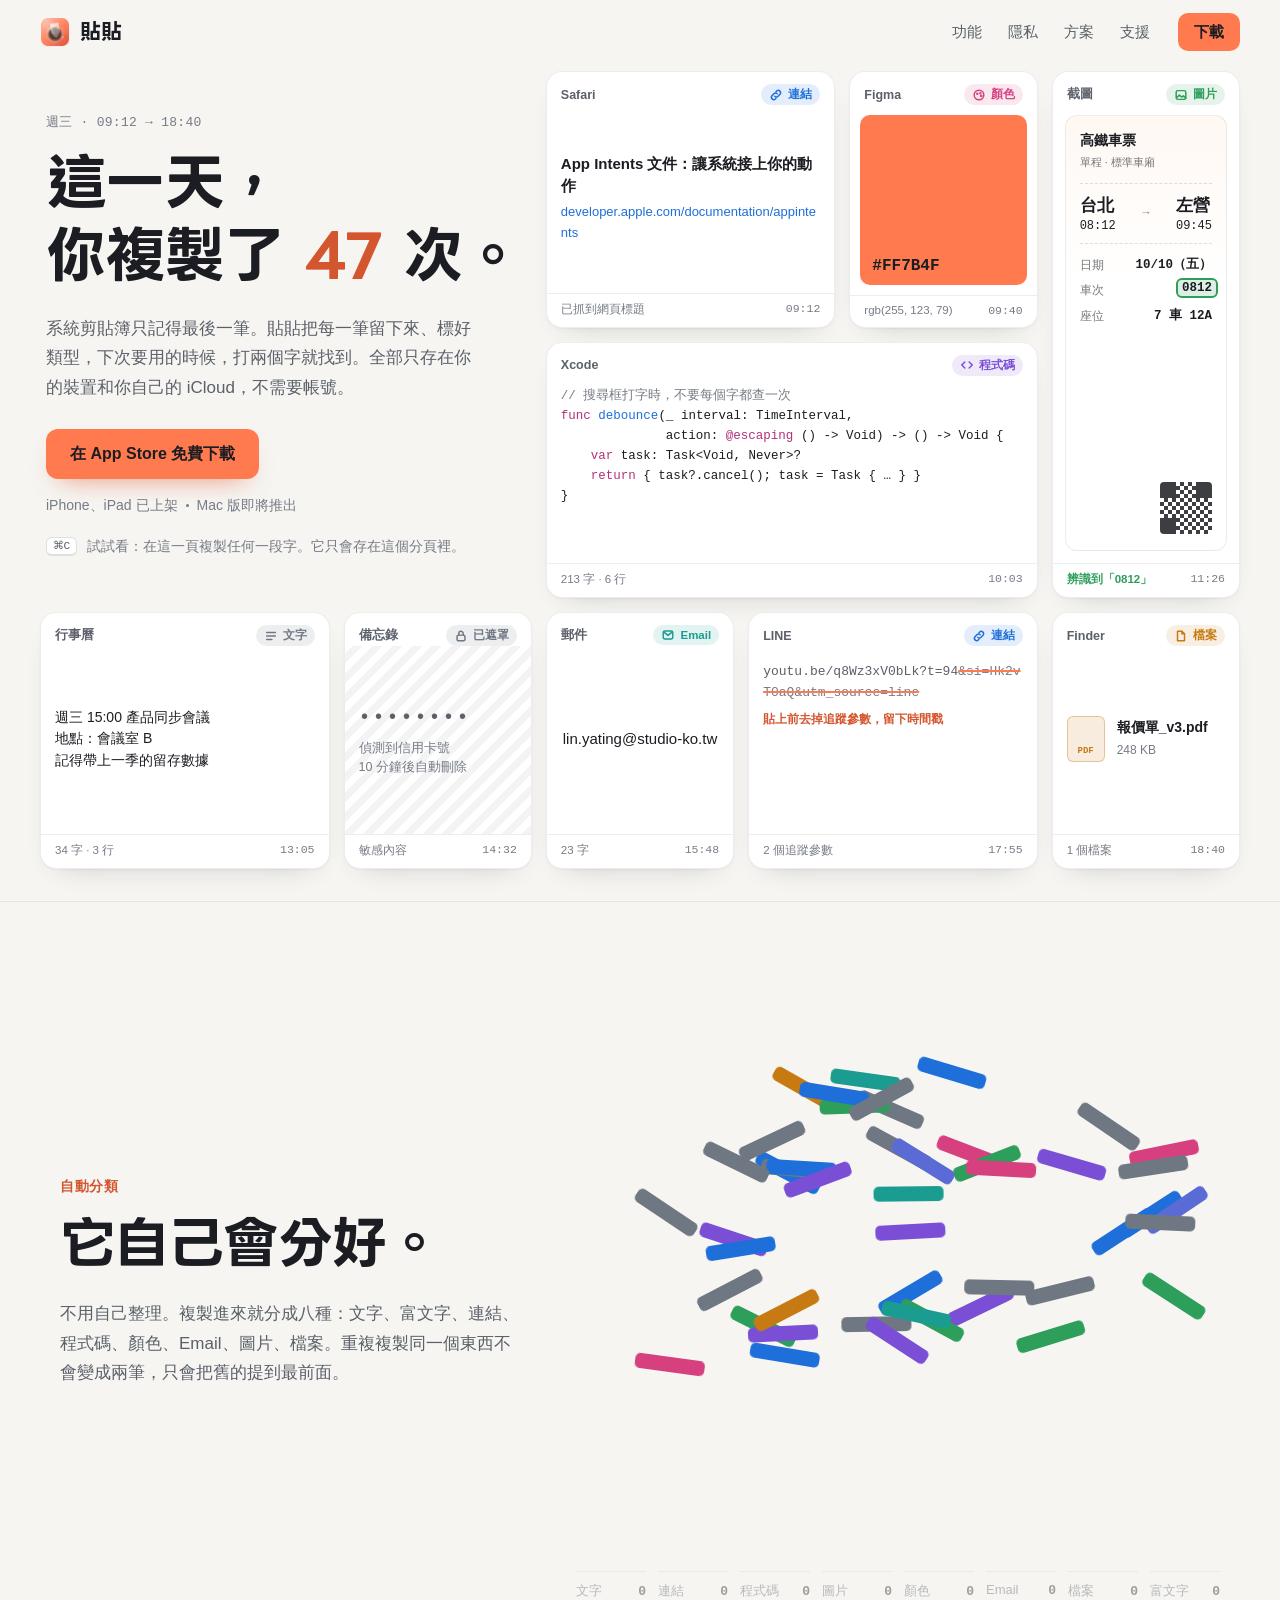
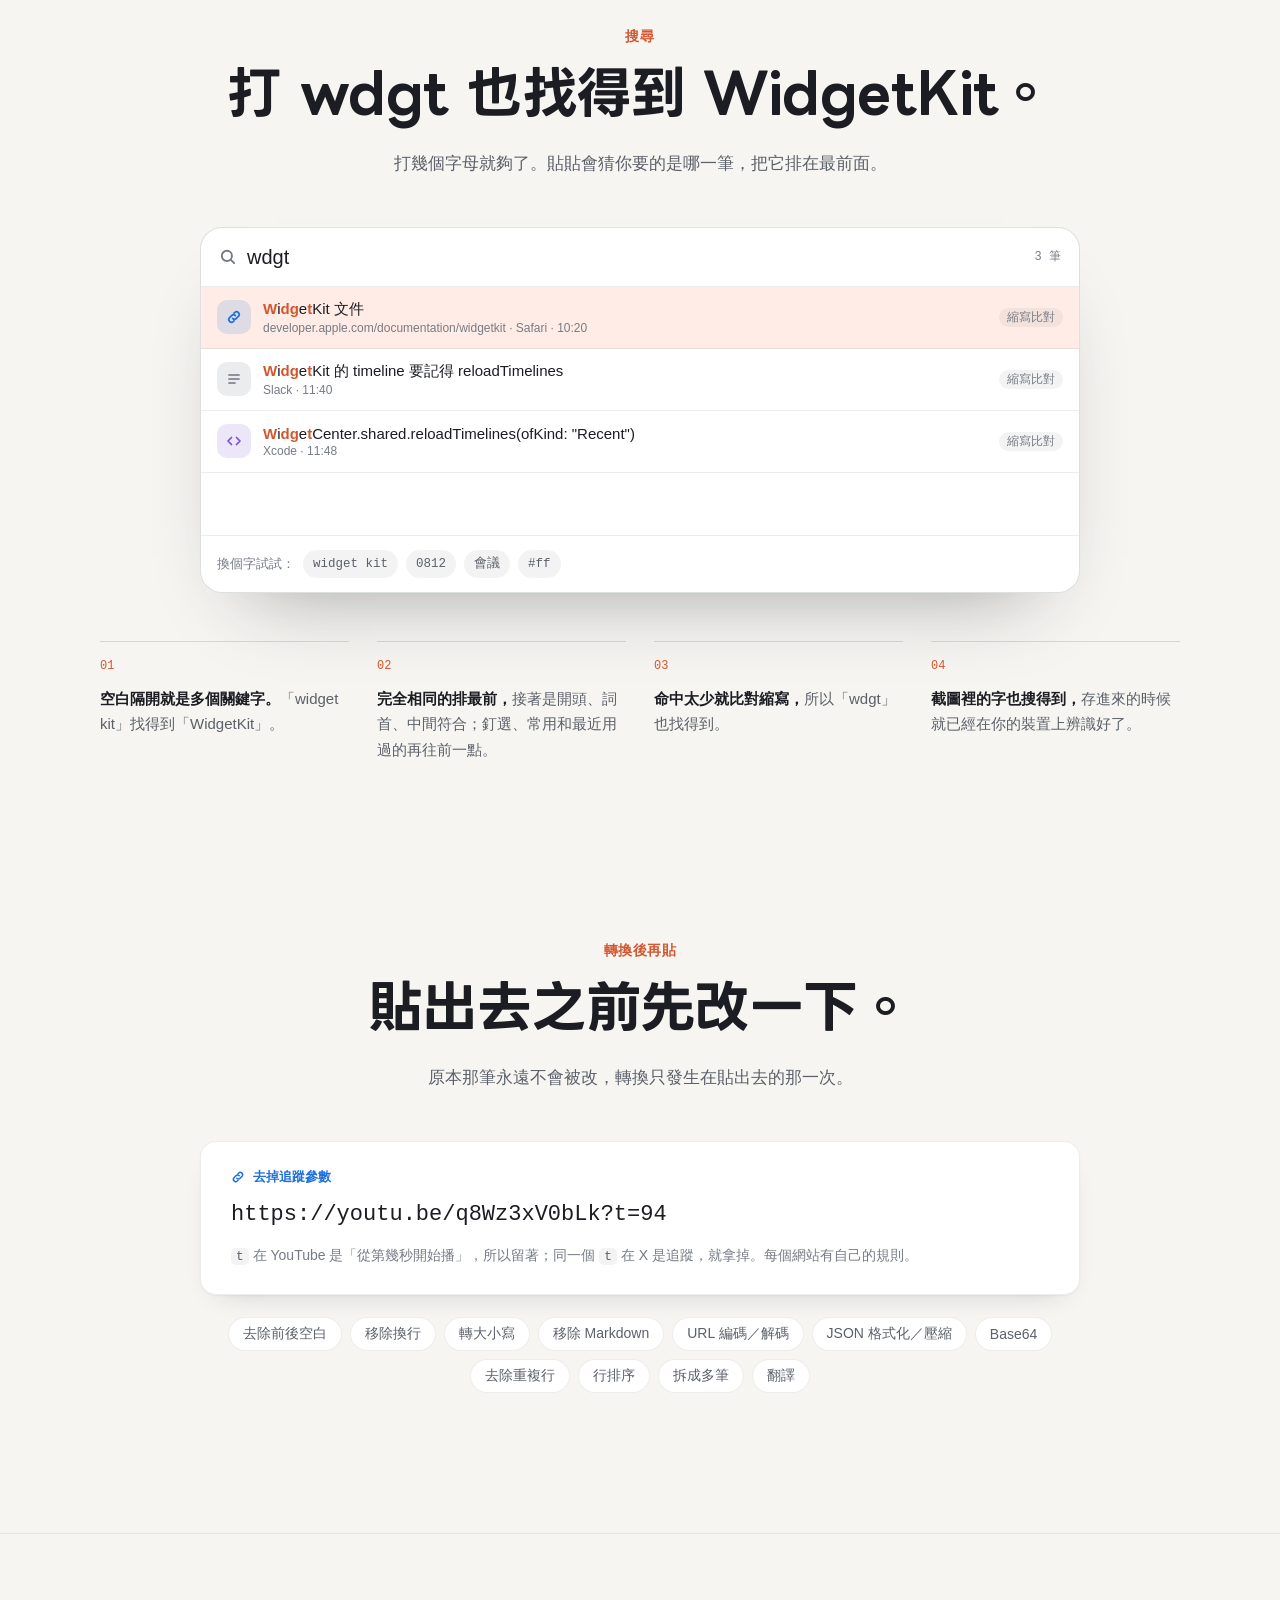
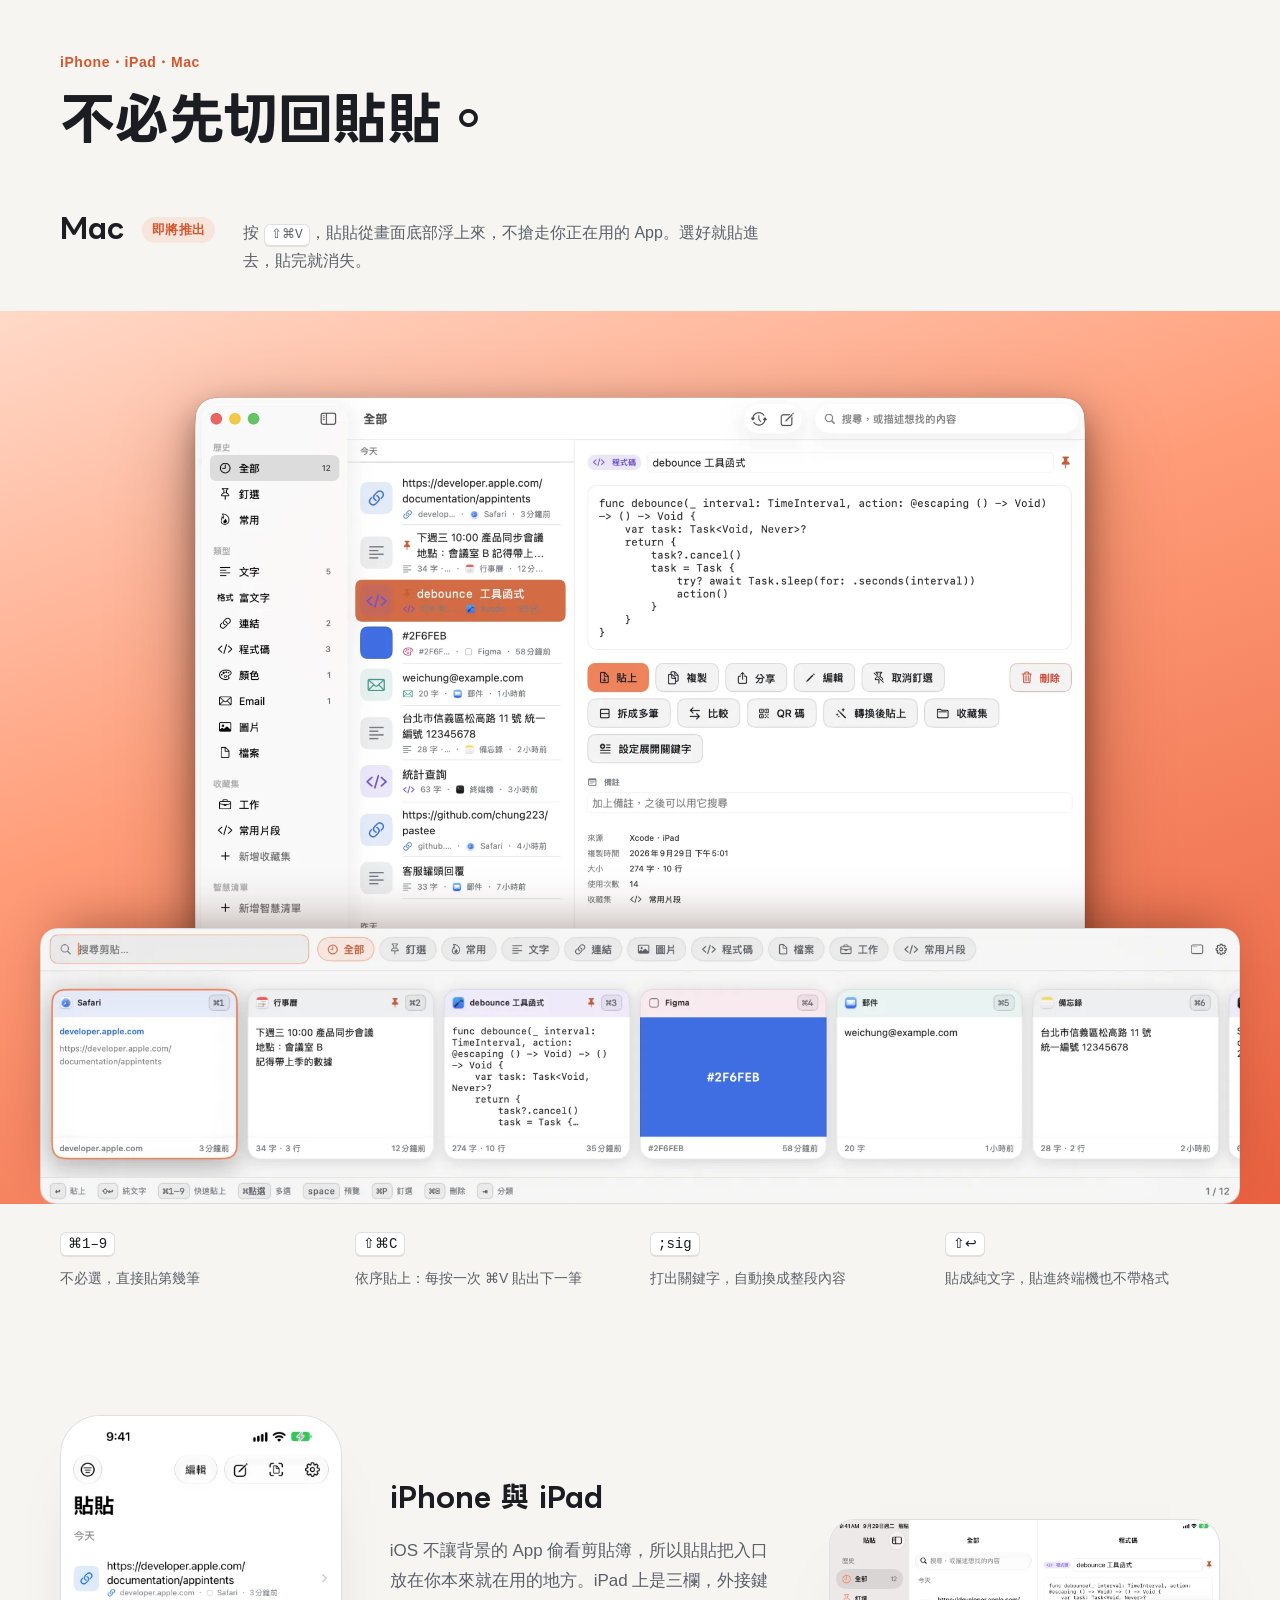
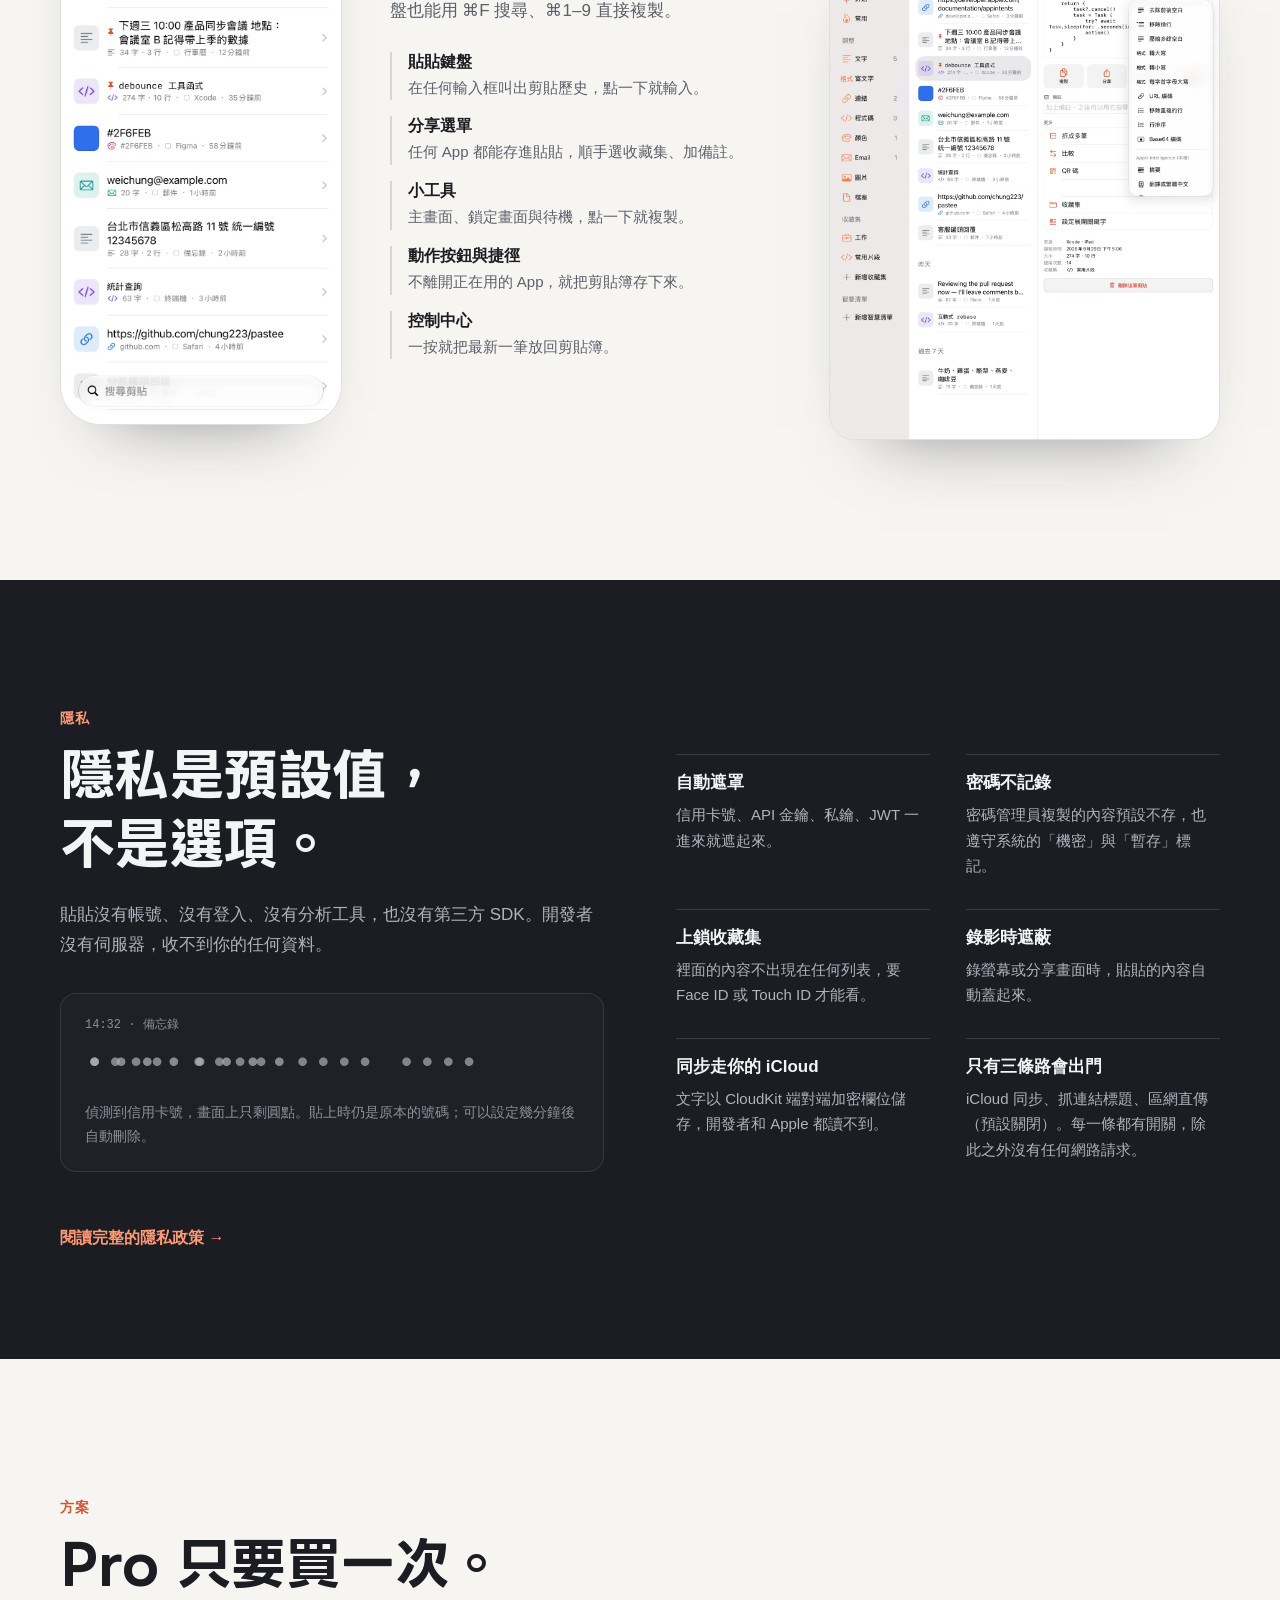
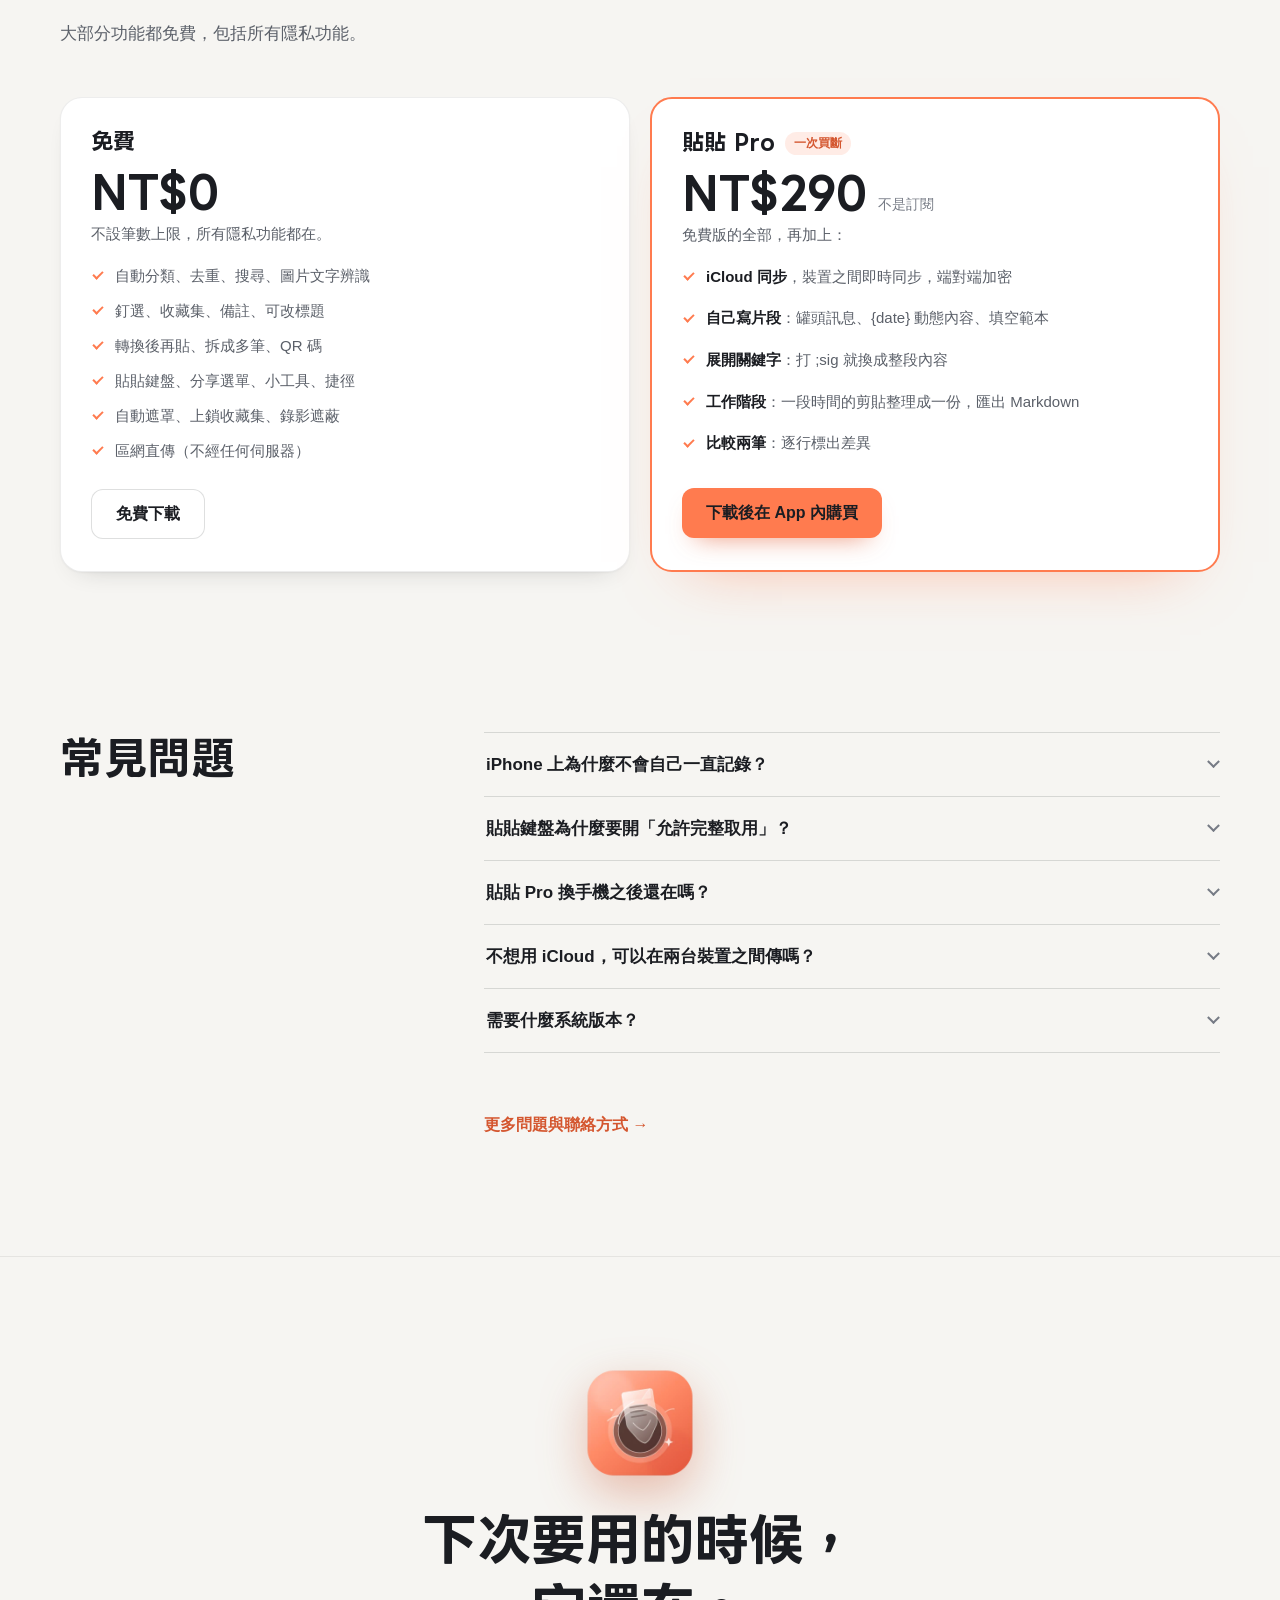
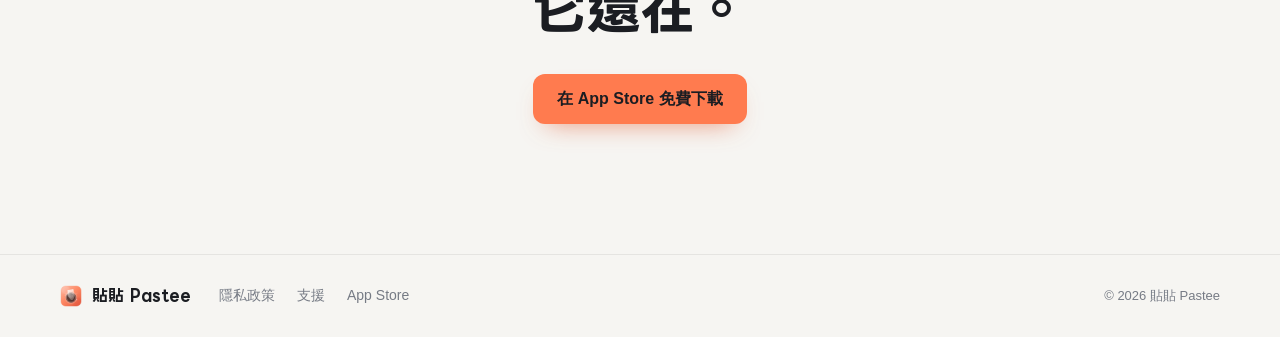
==== commit 90c4a128: "Apply the visual review: clearer availability, real-looking tiles, varied sections - Say which platf" ====
--- a/index.html
+++ b/index.html
@@ -46,58 +46,69 @@
   <div class="head">
     <p class="eyebrow mono">週三 · 09:12 → 18:40</p>
     <h1 id="hero-title" class="display"><span class="ln">這一天，</span><span class="ln">你複製了 <em class="count" data-count>47</em> 次。</span></h1>
-    <p class="lede">系統剪貼簿只記得最後一筆。貼貼把每一筆留下來、標好類型，下次要用的時候，<span class="nb">打兩個字就找到。</span></p>
+    <p class="lede">系統剪貼簿只記得最後一筆。貼貼把每一筆留下來、標好類型，下次要用的時候，打兩個字就<span class="nb">找到。</span>全部只存在你的裝置和你自己的 iCloud，不需要帳號。</p>
     <div class="cta">
       <a class="btn" href="https://apps.apple.com/tw/app/%E8%B2%BC%E8%B2%BC-pastee/id6814187982">在 App Store 免費下載</a>
-      <span class="avail">iPhone・iPad<span class="sep"></span>Mac 版即將推出</span>
+      <span class="avail">iPhone、iPad 已上架<span class="sep"></span>Mac 版即將推出</span>
     </div>
     <p class="hint"><span class="key">⌘C</span>試試看：在這一頁複製任何一段字。它只會存在這個分頁裡。</p>
   </div>
 
   <div class="tiles" aria-label="一天裡複製過的東西">
     <article class="t link" data-t="1" style="--tint:var(--k-link)">
-      <div class="meta"><span class="time">09:12</span>Safari<span class="kind"><svg class="i"><use href="#i-link"/></svg>連結</span></div>
+      <div class="meta">Safari<span class="kind"><svg class="i"><use href="#i-link"/></svg>連結</span></div>
       <div class="c"><p class="ttl">App Intents 文件：讓系統接上你的動作</p><p class="url">developer.apple.com/documentation/appintents</p></div>
+      <div class="ft"><span>已抓到網頁標題</span><span class="time">09:12</span></div>
     </article>
     <article class="t color" data-t="2" style="--tint:var(--k-color)">
-      <div class="meta"><span class="time">09:40</span>Figma<span class="kind"><svg class="i"><use href="#i-color"/></svg>顏色</span></div>
+      <div class="meta">Figma<span class="kind"><svg class="i"><use href="#i-color"/></svg>顏色</span></div>
       <div class="c"><div class="sw" style="--sw:#FF7B4F"><span>#FF7B4F</span></div></div>
+      <div class="ft"><span>rgb(255, 123, 79)</span><span class="time">09:40</span></div>
     </article>
     <article class="t shot" data-t="4" style="--tint:var(--k-image)">
-      <div class="meta"><span class="time">11:26</span>截圖<span class="kind"><svg class="i"><use href="#i-image"/></svg>圖片</span></div>
-      <div class="c"><div class="phone" aria-hidden="true"><span class="bar" style="width:52%"></span><span class="bar" style="width:78%"></span>
-        <span class="tk"><b>台北 → 左營</b>10/10（五）08:12 發車<mark>0812 車次 7 車 12A</mark></span>
-        <span class="bar" style="width:66%"></span><span class="bar" style="width:38%"></span></div>
-        <p class="ocr">已辨識圖中文字，搜得到</p></div>
+      <div class="meta">截圖<span class="kind"><svg class="i"><use href="#i-image"/></svg>圖片</span></div>
+      <div class="c"><div class="ticket" aria-label="高鐵車票截圖：10 月 10 日 0812 車次，台北 08:12 到左營 09:45，7 車 12A">
+        <p class="tk-head"><b>高鐵車票</b><span>單程 · 標準車廂</span></p>
+        <p class="tk-route"><span><b>台北</b>08:12</span><span class="arr">→</span><span><b>左營</b>09:45</span></p>
+        <dl><div><dt>日期</dt><dd>10/10（五）</dd></div><div><dt>車次</dt><dd><mark>0812</mark></dd></div><div><dt>座位</dt><dd>7 車 12A</dd></div></dl>
+        <span class="qr" aria-hidden="true"></span>
+      </div></div>
+      <div class="ft"><span class="ocr">辨識到「0812」</span><span class="time">11:26</span></div>
     </article>
     <article class="t code" data-t="3" style="--tint:var(--k-code)">
-      <div class="meta"><span class="time">10:03</span>Xcode<span class="kind"><svg class="i"><use href="#i-code"/></svg>程式碼</span></div>
+      <div class="meta">Xcode<span class="kind"><svg class="i"><use href="#i-code"/></svg>程式碼</span></div>
       <div class="c"><pre><code><span class="cm">// 搜尋框打字時，不要每個字都查一次</span>
 <span class="kw">func</span> <span class="fn">debounce</span>(_ interval: TimeInterval,
               action: <span class="kw">@escaping</span> () -> Void) -> () -> Void {
     <span class="kw">var</span> task: Task&lt;Void, Never&gt;?
     <span class="kw">return</span> { task?.cancel(); task = Task { … } }
 }</code></pre></div>
+      <div class="ft"><span>213 字 · 6 行</span><span class="time">10:03</span></div>
     </article>
     <article class="t note" data-t="5" style="--tint:var(--k-text)">
-      <div class="meta"><span class="time">13:05</span>行事曆<span class="kind"><svg class="i"><use href="#i-text"/></svg>文字</span></div>
+      <div class="meta">行事曆<span class="kind"><svg class="i"><use href="#i-text"/></svg>文字</span></div>
       <div class="c"><p>週三 15:00 產品同步會議<br>地點：會議室 B<br>記得帶上一季的留存數據</p></div>
+      <div class="ft"><span>34 字 · 3 行</span><span class="time">13:05</span></div>
     </article>
     <article class="t mask" data-t="6" style="--tint:var(--k-text)">
-      <div class="meta"><span class="time">14:32</span>備忘錄<span class="kind"><svg class="i"><use href="#i-lock"/></svg>已遮罩</span></div>
+      <div class="meta">備忘錄<span class="kind"><svg class="i"><use href="#i-lock"/></svg>已遮罩</span></div>
       <div class="c"><span class="dots mono">••••••••</span><small>偵測到信用卡號<br>10 分鐘後自動刪除</small></div>
+      <div class="ft"><span>敏感內容</span><span class="time">14:32</span></div>
     </article>
     <article class="t mail" data-t="7" style="--tint:var(--k-email)">
-      <div class="meta"><span class="time">15:48</span>郵件<span class="kind"><svg class="i"><use href="#i-mail"/></svg>Email</span></div>
+      <div class="meta">郵件<span class="kind"><svg class="i"><use href="#i-mail"/></svg>Email</span></div>
       <div class="c"><p>lin.yating@studio-ko.tw</p></div>
+      <div class="ft"><span>23 字</span><span class="time">15:48</span></div>
     </article>
     <article class="t utm" data-t="8" style="--tint:var(--k-link)">
-      <div class="meta"><span class="time">17:55</span>LINE<span class="kind"><svg class="i"><use href="#i-link"/></svg>連結</span></div>
+      <div class="meta">LINE<span class="kind"><svg class="i"><use href="#i-link"/></svg>連結</span></div>
       <div class="c"><p class="url mono">youtu.be/q8Wz3xV0bLk?t=94<s>&amp;si=Hk2vT0aQ</s><s>&amp;utm_source=line</s></p><small>貼上前去掉追蹤參數，留下時間戳</small></div>
+      <div class="ft"><span>2 個追蹤參數</span><span class="time">17:55</span></div>
     </article>
     <article class="t file" data-t="9" style="--tint:var(--k-file)">
-      <div class="meta"><span class="time">18:40</span>Finder<span class="kind"><svg class="i"><use href="#i-file"/></svg>檔案</span></div>
+      <div class="meta">Finder<span class="kind"><svg class="i"><use href="#i-file"/></svg>檔案</span></div>
       <div class="c"><span class="doc" aria-hidden="true">PDF</span><span><b>報價單_v3.pdf</b><small>248 KB</small></span></div>
+      <div class="ft"><span>1 個檔案</span><span class="time">18:40</span></div>
     </article>
   </div>
 </section>
@@ -107,8 +118,8 @@
   <div class="sort-stage">
     <div class="sort-copy">
       <p class="eyebrow">自動分類</p>
-      <h2 id="sort-title" class="display">不用自己整理，<br>它自己會分好。</h2>
-      <p class="body">複製進來就分成八種：文字、富文字、連結、程式碼、顏色、Email、圖片、檔案。重複複製同一個東西不會變成兩筆，只會把舊的提到最前面。</p>
+      <h2 id="sort-title" class="display">它自己會分好。</h2>
+      <p class="body">不用自己整理。複製進來就分成八種：文字、富文字、連結、程式碼、顏色、Email、圖片、檔案。重複複製同一個東西不會變成兩筆，只會把舊的提到最前面。</p>
       <ul class="perks">
         <li style="--tint:var(--k-color)"><b>顏色</b>顯示色票</li>
         <li style="--tint:var(--k-link)"><b>連結</b>抓網頁標題</li>
@@ -134,17 +145,12 @@
 
 <!-- ───────────── 搜尋 ───────────── -->
 <section class="find" aria-labelledby="find-title">
-  <div class="wrap find-in">
-    <div class="find-copy">
+  <div class="wrap">
+    <header class="sec-head">
       <p class="eyebrow">搜尋</p>
-      <h2 id="find-title" class="display">找得到，<br>才算留下來。</h2>
-      <ol class="rules">
-        <li><span class="n mono">01</span><p><b>空白隔開就是多個關鍵字。</b>「widget kit」找得到「WidgetKit」。</p></li>
-        <li><span class="n mono">02</span><p><b>完全相同的排最前，</b>接著是開頭、詞首、中間符合；釘選、常用和最近用過的再往前一點。</p></li>
-        <li><span class="n mono">03</span><p><b>命中太少就比對縮寫。</b>「wdgt」也找得到「WidgetKit」。</p></li>
-        <li><span class="n mono">04</span><p><b>截圖裡的字也搜得到，</b>存進來的時候就已經在你的裝置上辨識好了。</p></li>
-      </ol>
-    </div>
+      <h2 id="find-title" class="display"><span class="nb">打 wdgt</span> <span class="nb">也找得到 WidgetKit。</span></h2>
+      <p class="body">打幾個字母就夠了。貼貼會猜你要的是哪一筆，把它排在最前面。</p>
+    </header>
     <div class="panel" role="search">
       <label class="q">
         <svg class="i"><use href="#i-search"/></svg>
@@ -155,25 +161,31 @@
       <ul class="results" id="results"></ul>
       <p class="try">換個字試試：<button type="button" data-q="widget kit">widget kit</button><button type="button" data-q="0812">0812</button><button type="button" data-q="會議">會議</button><button type="button" data-q="#ff">#ff</button></p>
     </div>
+    <ol class="rules">
+      <li><span class="n mono">01</span><p><b>空白隔開就是多個關鍵字。</b>「widget kit」找得到「WidgetKit」。</p></li>
+      <li><span class="n mono">02</span><p><b>完全相同的排最前，</b>接著是開頭、詞首、中間符合；釘選、常用和最近用過的再往前一點。</p></li>
+      <li><span class="n mono">03</span><p><b>命中太少就比對縮寫，</b>所以「wdgt」也找得到。</p></li>
+      <li><span class="n mono">04</span><p><b>截圖裡的字也搜得到，</b>存進來的時候就已經在你的裝置上辨識好了。</p></li>
+    </ol>
   </div>
 </section>
 
 <!-- ───────────── 轉換 ───────────── -->
 <section class="shape" aria-labelledby="shape-title">
-  <div class="wrap shape-in">
-    <div class="shape-copy">
+  <div class="wrap">
+    <header class="sec-head">
       <p class="eyebrow">轉換後再貼</p>
-      <h2 id="shape-title" class="display">貼出去之前，<br>先改一下。</h2>
-      <p class="body">去空白、移除換行、轉大小寫、拿掉 Markdown、JSON 格式化、Base64、去除重複行、排序，也能把一串清單拆成好幾筆。原本那筆永遠不會被改。</p>
-      <div class="clean" aria-label="去掉追蹤參數的例子">
-        <p class="clean-lab"><svg class="i"><use href="#i-link"/></svg>去掉追蹤參數</p>
-        <p class="clean-url mono">https://youtu.be/q8Wz3xV0bLk?t=94<s>&amp;si=Hk2vT0aQ</s><s>&amp;utm_source=line</s></p>
-        <p class="clean-note"><code>t</code> 在 YouTube 是「從第幾秒開始播」，所以留著；同一個 <code>t</code> 在 X 是追蹤，就拿掉。每個網站有自己的規則。</p>
-      </div>
-    </div>
-    <figure class="shot-ipad">
-      <img src="assets/screens/ipad-transform.webp" width="1300" height="1734" loading="lazy" alt="iPad 上的貼貼：選一筆程式碼，右側跳出轉換選單，有去除前後空白、移除換行、轉大小寫、URL 編碼、行排序、Base64 編碼，以及本機的 Apple Intelligence 摘要與翻譯。">
-    </figure>
+      <h2 id="shape-title" class="display">貼出去之前先改一下。</h2>
+      <p class="body">原本那筆永遠不會被改，轉換只發生在貼出去的那一次。</p>
+    </header>
+    <div class="clean" aria-label="去掉追蹤參數的例子">
+      <p class="clean-lab"><svg class="i"><use href="#i-link"/></svg>去掉追蹤參數</p>
+      <p class="clean-url mono">https://youtu.be/q8Wz3xV0bLk?t=94<s>&amp;si=Hk2vT0aQ</s><s>&amp;utm_source=line</s></p>
+      <p class="clean-note"><code>t</code> 在 YouTube 是「從第幾秒開始播」，所以留著；同一個 <code>t</code> 在 X 是追蹤，就拿掉。每個網站有自己的規則。</p>
+    </div>
+    <ul class="ops" aria-label="其他轉換">
+      <li>去除前後空白</li><li>移除換行</li><li>轉大小寫</li><li>移除 Markdown</li><li>URL 編碼／解碼</li><li>JSON 格式化／壓縮</li><li>Base64</li><li>去除重複行</li><li>行排序</li><li>拆成多筆</li><li>翻譯</li>
+    </ul>
   </div>
 </section>
 
@@ -181,7 +193,7 @@
 <section class="where" id="platforms" aria-labelledby="where-title">
   <div class="wrap">
     <p class="eyebrow">iPhone・iPad・Mac</p>
-    <h2 id="where-title" class="display">入口放在你手邊，<br>不必先切回貼貼。</h2>
+    <h2 id="where-title" class="display">不必先切回貼貼。</h2>
   </div>
 
   <div class="mac">
@@ -207,7 +219,7 @@
     </figure>
     <div class="ph-copy">
       <h3>iPhone 與 iPad</h3>
-      <p class="body">iOS 不讓背景的 App 偷看剪貼簿，所以貼貼把入口放在你本來就在用的地方。</p>
+      <p class="body">iOS 不讓背景的 App 偷看剪貼簿，所以貼貼把入口放在你本來就在用的地方。iPad 上是三欄，外接鍵盤也能用 ⌘F 搜尋、⌘1–9 直接複製。</p>
       <ul class="ways">
         <li><b>貼貼鍵盤</b><span>在任何輸入框叫出剪貼歷史，點一下就輸入。</span></li>
         <li><b>分享選單</b><span>任何 App 都能存進貼貼，順手選收藏集、加備註。</span></li>
@@ -216,8 +228,8 @@
         <li><b>控制中心</b><span>一按就把最新一筆放回剪貼簿。</span></li>
       </ul>
     </div>
-    <figure class="ph ph-2">
-      <img src="assets/screens/iphone-detail.webp" width="780" height="1695" loading="lazy" alt="iPhone 上一筆剪貼的詳細頁：可以複製、分享、編輯、翻譯，內容裡的日期被辨識出來，可以直接在行事曆查看。">
+    <figure class="ph ph-2 ipad">
+      <img src="assets/screens/ipad-transform.webp" width="1300" height="1734" loading="lazy" alt="iPad 上的貼貼：左側是類型與收藏集，中間是剪貼列表，右側選中一筆程式碼，跳出轉換選單，有去除前後空白、移除換行、轉大小寫、URL 編碼、行排序、Base64 編碼與本機的 Apple Intelligence 摘要和翻譯。">
     </figure>
   </div>
 </section>
@@ -251,12 +263,13 @@
 <section class="pricing" id="pricing" aria-labelledby="pricing-title">
   <div class="wrap">
     <p class="eyebrow">方案</p>
-    <h2 id="pricing-title" class="display">大部分都免費，<br>Pro 買一次就好。</h2>
+    <h2 id="pricing-title" class="display">Pro 只要買一次。</h2>
+    <p class="body">大部分功能都免費，包括所有隱私功能。</p>
     <div class="plans">
       <article class="plan">
         <h3>免費</h3>
         <p class="price"><span class="num">NT$0</span></p>
-        <p class="sub">不限筆數，所有隱私功能都在。</p>
+        <p class="sub">不設筆數上限，所有隱私功能都在。</p>
         <ul>
           <li>自動分類、去重、搜尋、圖片文字辨識</li>
           <li>釘選、收藏集、備註、可改標題</li>
@@ -265,6 +278,7 @@
           <li>自動遮罩、上鎖收藏集、錄影遮蔽</li>
           <li>區網直傳（不經任何伺服器）</li>
         </ul>
+        <a class="btn ghost" href="https://apps.apple.com/tw/app/%E8%B2%BC%E8%B2%BC-pastee/id6814187982">免費下載</a>
       </article>
       <article class="plan pro">
         <h3>貼貼 Pro <span class="tag">一次買斷</span></h3>
@@ -277,7 +291,7 @@
           <li><b>工作階段</b>：一段時間的剪貼整理成一份，匯出 Markdown</li>
           <li><b>比較兩筆</b>：逐行標出差異</li>
         </ul>
-        <a class="btn" href="https://apps.apple.com/tw/app/%E8%B2%BC%E8%B2%BC-pastee/id6814187982">在 App Store 下載</a>
+        <a class="btn" href="https://apps.apple.com/tw/app/%E8%B2%BC%E8%B2%BC-pastee/id6814187982">下載後在 App 內購買</a>
       </article>
     </div>
   </div>
--- a/assets/site.css
+++ b/assets/site.css
@@ -60,13 +60,14 @@
 svg.i{width:14px;height:14px;fill:none;stroke:currentColor;stroke-width:1.7;stroke-linecap:round;stroke-linejoin:round;flex:none}
 .key{display:inline-flex;align-items:center;justify-content:center;min-width:1.9em;height:1.75em;padding:0 .5em;border-radius:var(--r-key);background:var(--surface);border:1px solid var(--line-strong);border-bottom-width:2px;font:500 .8em/1 var(--mono);color:var(--text2);white-space:nowrap}
 
-.btn{display:inline-flex;align-items:center;justify-content:center;height:50px;padding:0 24px;border-radius:var(--r-ctl);background:var(--text);color:var(--bg);font:600 16px/1 var(--sans);text-decoration:none;white-space:nowrap;
-  transition:transform .18s var(--spring),box-shadow .2s;box-shadow:0 10px 24px -14px rgba(27,29,34,.7)}
+.btn{display:inline-flex;align-items:center;justify-content:center;height:50px;padding:0 24px;border-radius:var(--r-ctl);background:var(--accent);color:var(--on-accent);font:600 16px/1 var(--sans);text-decoration:none;white-space:nowrap;
+  transition:transform .18s var(--spring),box-shadow .2s;box-shadow:0 12px 26px -14px rgba(226,96,56,.75)}
+.btn.ghost{background:var(--surface);color:var(--text);border:1px solid var(--line-strong);box-shadow:none}
 .btn:hover{transform:translateY(-2px)}
 .btn:active{transform:scale(.97);transition-duration:.08s}
 
 /* ───────── 導覽 ───────── */
-.nav{position:sticky;top:0;z-index:20;background:color-mix(in srgb,var(--bg) 82%,transparent);backdrop-filter:blur(18px) saturate(1.4);-webkit-backdrop-filter:blur(18px) saturate(1.4);border-bottom:1px solid transparent;transition:border-color .2s}
+.nav{position:sticky;top:0;z-index:20;background:color-mix(in srgb,var(--bg) 95%,transparent);backdrop-filter:blur(18px) saturate(1.4);-webkit-backdrop-filter:blur(18px) saturate(1.4);border-bottom:1px solid transparent;transition:border-color .2s}
 .nav.scrolled{border-bottom-color:var(--line)}
 .nav-in{display:flex;align-items:center;gap:28px;height:64px;padding-inline:var(--gutter);max-width:1440px;margin-inline:auto}
 .brand{display:inline-flex;align-items:center;gap:10px;font:700 21px/1 var(--display);text-decoration:none}
@@ -93,10 +94,12 @@
 
 .tiles{display:contents}
 .t{position:relative;display:flex;flex-direction:column;min-height:0;border-radius:var(--r-card);background:var(--surface);border:1px solid var(--line);box-shadow:var(--shadow);overflow:hidden}
-.t .meta{display:flex;align-items:center;gap:8px;padding:12px 14px 0;font-size:12px;color:var(--text3);white-space:nowrap;min-width:0}
+.t .meta{display:flex;align-items:center;gap:8px;padding:12px 14px 0;font-size:12.5px;font-weight:600;color:var(--text2);white-space:nowrap;min-width:0}
+.t .ft{display:flex;justify-content:space-between;gap:8px;margin-top:auto;padding:8px 14px 10px;border-top:1px solid var(--line);font-size:11.5px;color:var(--text3);white-space:nowrap}
+.t .ft .time{font:500 11.5px var(--mono)}
 .t .meta .time{font:500 12px var(--mono);color:var(--text2)}
 .t .kind{flex:none;display:inline-flex;align-items:center;gap:5px;margin-left:auto;padding:3px 8px;border-radius:999px;font-size:11.5px;font-weight:600;color:var(--tint);background:color-mix(in srgb,var(--tint) 12%,transparent)}
-.t .c{flex:1;min-height:0;padding:10px 14px 14px;font-size:14px;line-height:1.55;overflow:hidden}
+.t .c{flex:1;min-height:0;padding:10px 14px 12px;font-size:14px;line-height:1.55;overflow:hidden}
 .t.link{grid-column:6/9;grid-row:1/2}
 .t.color{grid-column:9/11;grid-row:1/2}
 .t.shot{grid-column:11/13;grid-row:1/3}
@@ -109,17 +112,31 @@
 .t .ttl{font-weight:600;font-size:15px;line-height:1.45}
 .t .url{margin-top:6px;color:var(--k-link);font-size:13px;word-break:break-all}
 .t.color .c{padding:10px 10px 10px}
+.t.link .c{display:flex;flex-direction:column;justify-content:center}
+.t.note .c,.t.mail .c{display:flex;flex-direction:column;justify-content:center}
 .sw{height:100%;border-radius:10px;background:var(--sw);display:flex;align-items:flex-end;padding:10px 12px;color:#1B1D22;font:600 16px var(--mono)}
 .t.code pre{font:12.5px/1.6 var(--mono);color:var(--text)}
 .kw{color:#B4317A}.fn{color:#1E6FD9}.cm{color:var(--text3)}
 @media (prefers-color-scheme:dark){.kw{color:#FF7AB6}.fn{color:#8FD3FF}}
-.t.shot .c{display:flex;flex-direction:column;gap:10px;padding:10px 12px 12px}
-.phone{flex:1;min-height:0;border-radius:14px;background:var(--raised);border:1px solid var(--line);padding:14px 12px;display:flex;flex-direction:column;gap:8px;overflow:hidden}
-.phone .bar{display:block;height:7px;border-radius:4px;background:var(--fill-strong)}
-.phone .tk{display:block;margin:4px 0;padding:10px;border-radius:10px;background:var(--surface);border:1px solid var(--line);font-size:12px;line-height:1.5;color:var(--text2)}
-.phone .tk b{display:block;font-size:13px;color:var(--text)}
-.phone mark{display:inline-block;margin-top:6px;padding:2px 6px;border-radius:5px;background:color-mix(in srgb,var(--k-image) 18%,transparent);color:var(--text);font:600 12.5px var(--mono)}
-.ocr{font-size:12px;font-weight:600;color:var(--k-image)}
+.t.shot .c{display:flex;padding:10px 12px 12px}
+.ticket{position:relative;flex:1;min-height:0;display:flex;flex-direction:column;gap:12px;padding:14px 14px 16px;border-radius:12px;background:linear-gradient(180deg,#FFF8F3,#FFFFFF 40%);border:1px solid var(--line);color:#1B1D22;font-size:12px;overflow:hidden}
+@media (prefers-color-scheme:dark){.ticket{background:linear-gradient(180deg,#2A2320,#23262D 40%);color:#F3F4F6}}
+.tk-head{display:flex;flex-direction:column;gap:2px}
+.tk-head b{font-size:14px}
+.tk-head span{font-size:11px;opacity:.6}
+.tk-route{display:flex;align-items:flex-end;justify-content:space-between;gap:6px;padding:10px 0;border-block:1px dashed var(--line-strong);font:500 12px var(--mono)}
+.tk-route span{display:flex;flex-direction:column;gap:2px}
+.tk-route b{font:700 17px var(--sans)}
+.tk-route .arr{align-self:center;opacity:.5}
+.ticket dl{display:grid;gap:7px}
+.ticket dl div{display:flex;justify-content:space-between;gap:8px}
+.ticket dt{opacity:.6}
+.ticket dd{font:600 12.5px var(--mono)}
+.ticket mark{padding:1px 4px;margin:-1px -4px;border-radius:4px;background:color-mix(in srgb,var(--k-image) 16%,transparent);outline:2px solid var(--k-image);color:inherit}
+.qr{margin-top:auto;align-self:flex-end;width:52px;height:52px;border-radius:4px;opacity:.85;
+  background:linear-gradient(currentColor,currentColor) 0 0/16px 16px no-repeat,linear-gradient(currentColor,currentColor) 100% 0/16px 16px no-repeat,linear-gradient(currentColor,currentColor) 0 100%/16px 16px no-repeat,
+  repeating-conic-gradient(currentColor 0 25%,transparent 0 50%) 0 0/8px 8px}
+.ocr{font-weight:600;color:var(--k-image)}
 .t.mask .c{display:flex;flex-direction:column;justify-content:center;gap:6px;background:repeating-linear-gradient(-45deg,var(--fill) 0 7px,transparent 7px 14px)}
 .t.mask .dots{font-size:20px;letter-spacing:.1em;color:var(--text2)}
 .t.mask small{font-size:12.5px;color:var(--text3);line-height:1.5}
@@ -149,11 +166,16 @@
 html:not(.js) .col{position:relative}
 html:not(.js) .col::before{content:"";position:absolute;left:0;right:0;bottom:calc(100% + 8px);height:calc(var(--n,0) * 19px);border-radius:5px;background:repeating-linear-gradient(180deg,var(--tint) 0 15px,transparent 15px 19px)}
 
+/* ───────── 通欄區塊的標頭 ───────── */
+.sec-head{text-align:center;max-width:960px;margin-inline:auto}
+.sec-head .body{margin-inline:auto}
+.sec-head h2.display{text-wrap:balance}
+
 /* ───────── 搜尋 ───────── */
-.find{padding:140px 0}
-.find-in{display:grid;grid-template-columns:minmax(0,1fr) minmax(0,1.12fr);gap:72px;align-items:center}
-.rules{margin-top:34px;display:grid;gap:18px}
-.rules li{display:grid;grid-template-columns:auto 1fr;gap:14px;align-items:baseline;font-size:16px;line-height:1.65;color:var(--text2)}
+.find{padding:140px 0 120px}
+.find .panel{max-width:880px;margin:48px auto 0}
+.rules{max-width:1080px;margin:48px auto 0;display:grid;grid-template-columns:repeat(4,minmax(0,1fr));gap:28px}
+.rules li{display:grid;gap:10px;align-content:start;padding-top:14px;border-top:1px solid var(--line-strong);font-size:15px;line-height:1.7;color:var(--text2)}
 .rules b{color:var(--text);font-weight:600}
 .rules .n{font-size:12px;color:var(--accent-text)}
 .panel{border-radius:var(--r-panel);background:var(--surface);border:1px solid var(--line-strong);box-shadow:0 40px 80px -48px rgba(27,29,34,.45);overflow:hidden}
@@ -183,16 +205,16 @@
 .try button:hover{background:var(--fill-strong)}
 
 /* ───────── 轉換 ───────── */
-.shape{padding:40px 0 140px}
-.shape-in{display:grid;grid-template-columns:minmax(0,1fr) minmax(0,.9fr);gap:72px;align-items:center}
-.clean{margin-top:32px;padding:20px 22px;border-radius:var(--r-card);background:var(--surface);border:1px solid var(--line);box-shadow:var(--shadow)}
+.shape{padding:60px 0 140px}
+.ops{max-width:880px;margin:22px auto 0;display:flex;flex-wrap:wrap;justify-content:center;gap:8px}
+.ops li{height:34px;display:inline-flex;align-items:center;padding:0 14px;border-radius:999px;background:var(--surface);border:1px solid var(--line);font-size:14px;color:var(--text2)}
+.clean{max-width:880px;margin:48px auto 0;padding:26px 30px;border-radius:var(--r-card);background:var(--surface);border:1px solid var(--line);box-shadow:var(--shadow)}
 .clean-lab{display:flex;align-items:center;gap:8px;font-size:13px;font-weight:600;color:var(--k-link)}
-.clean-url{margin-top:10px;font-size:15px;line-height:1.6;word-break:break-all;color:var(--text)}
+.clean-url{margin-top:12px;font-size:clamp(16px,1.9vw,22px);line-height:1.55;word-break:break-all;color:var(--text)}
 .strike-anim .clean-url s{display:inline-block;vertical-align:bottom;overflow:hidden;white-space:nowrap;text-decoration:none;
   background:linear-gradient(var(--accent),var(--accent)) left 58%/var(--strike,100%) 2px no-repeat}
 .clean-note{margin-top:12px;font-size:14px;line-height:1.7;color:var(--text3)}
 .clean-note code{font:500 .92em var(--mono);padding:1px 5px;border-radius:5px;background:var(--fill);color:var(--text2)}
-.shot-ipad{border-radius:28px;overflow:hidden;border:1px solid var(--line-strong);box-shadow:0 50px 90px -60px rgba(27,29,34,.6);background:var(--surface)}
 
 /* ───────── 平台 ───────── */
 .where{padding:120px 0 140px;border-top:1px solid var(--line)}
@@ -203,15 +225,20 @@
 .mac-head p{max-width:34em;font-size:16px;line-height:1.75;color:var(--text2)}
 .mac-desk{position:relative;margin:36px auto 0;max-width:1440px;padding:56px var(--gutter) 0;overflow:hidden;
   background:linear-gradient(160deg,#FFD9C8 0%,#FF9C78 42%,#E8603F 100%)}
+@media (prefers-color-scheme:dark){
+  .ph img,.mac-window,.mac-shelf{filter:brightness(.86)}
+  .privacy{background:#000;border-block:1px solid rgba(255,255,255,.08)}
+}
 @media (prefers-color-scheme:dark){.mac-desk{background:linear-gradient(160deg,#3A2A25 0%,#5A3022 45%,#2A1712 100%)}}
 .mac-window{width:min(980px,86%);margin-inline:auto;filter:drop-shadow(0 30px 40px rgba(60,20,8,.35))}
 .mac-shelf{position:relative;width:min(1240px,100%);margin:-12% auto 0;border-radius:18px 18px 0 0;box-shadow:0 -20px 50px -20px rgba(60,20,8,.45)}
 .keys{margin-top:28px;display:grid;grid-template-columns:repeat(4,minmax(0,1fr));gap:20px}
 .keys li{display:flex;flex-direction:column;gap:10px;font-size:14px;line-height:1.6;color:var(--text2)}
 .keys .key{align-self:flex-start;font-size:14px;color:var(--text)}
-.phones{margin-top:110px;display:grid;grid-template-columns:minmax(0,.8fr) minmax(0,1.1fr) minmax(0,.8fr);gap:48px;align-items:center}
+.phones{margin-top:110px;display:grid;grid-template-columns:minmax(0,.72fr) minmax(0,1fr) minmax(0,1fr);gap:48px;align-items:center}
 .ph{border-radius:40px;overflow:hidden;border:1px solid var(--line-strong);box-shadow:0 40px 70px -50px rgba(27,29,34,.55);background:var(--surface)}
 .ph-2{margin-top:120px}
+.ph.ipad{border-radius:26px}
 .ways{margin-top:26px;display:grid;gap:16px}
 .ways li{display:grid;gap:3px;padding-left:16px;border-left:2px solid var(--line-strong)}
 .ways b{font-size:16px}
@@ -229,8 +256,8 @@
 .rd-num .g{opacity:0}
 .rd-num .m{color:#AEB3BD;letter-spacing:.12em}
 .rd-note{margin-top:14px;font-size:14px;line-height:1.7;color:#8B9099}
-.facts{display:grid;grid-template-columns:repeat(2,minmax(0,1fr));gap:30px 36px;padding-top:44px}
-.facts li{display:grid;gap:8px;padding-top:16px;border-top:1px solid rgba(255,255,255,.14)}
+.facts{display:grid;grid-template-columns:repeat(2,minmax(0,1fr));align-items:start;gap:30px 36px;padding-top:44px}
+.facts li{display:grid;gap:8px;align-content:start;padding-top:16px;border-top:1px solid rgba(255,255,255,.14)}
 .facts b{font-size:17px;color:#F3F4F6}
 .facts span{font-size:15px;line-height:1.7;color:#AEB3BD}
 .pv-link{margin-top:56px}
@@ -239,7 +266,7 @@
 
 /* ───────── 方案 ───────── */
 .pricing{padding:140px 0 120px}
-.plans{margin-top:48px;display:grid;grid-template-columns:repeat(2,minmax(0,1fr));gap:20px;max-width:980px}
+.plans{margin-top:48px;display:grid;grid-template-columns:repeat(2,minmax(0,1fr));gap:20px}
 .plan{display:flex;flex-direction:column;padding:30px 30px 32px;border-radius:var(--r-panel);background:var(--surface);border:1px solid var(--line);box-shadow:var(--shadow)}
 .plan.pro{border:2px solid var(--accent);box-shadow:0 30px 60px -40px rgba(255,123,79,.55)}
 .plan h3{display:flex;align-items:center;gap:10px;font:700 22px/1.3 var(--display)}
@@ -313,8 +340,8 @@
   .t.mail{grid-column:3/5;grid-row:5}
   .t.utm,.t.file{display:none}
   .sort-stage{grid-template-columns:1fr;gap:40px;align-content:center;padding-top:40px;padding-bottom:40px}
-  .find-in,.shape-in,.privacy-in{grid-template-columns:1fr;gap:48px}
-  .shape-in .shot-ipad{max-width:560px}
+  .privacy-in{grid-template-columns:1fr;gap:48px}
+  .rules{grid-template-columns:repeat(2,minmax(0,1fr))}
   .phones{grid-template-columns:minmax(0,1fr) minmax(0,1fr);gap:28px}
   .ph-copy{grid-column:1/-1;grid-row:1}
   .ph-2{margin-top:60px}
@@ -325,8 +352,8 @@
 @media (max-width:640px){
   .links{display:none}
   .get{margin-left:auto}
-  .day{grid-template-columns:repeat(2,minmax(0,1fr));grid-template-rows:none;grid-auto-rows:150px;padding-bottom:40px}
-  .head{grid-row:auto}
+  .day{grid-template-columns:repeat(2,minmax(0,1fr));grid-template-rows:auto;grid-auto-rows:150px;padding-bottom:40px}
+  .head{grid-row:1}
   .t.link,.t.color,.t.shot,.t.code,.t.note,.t.mask,.t.mail{grid-column:auto;grid-row:auto}
   .t.link{grid-column:1/-1}
   .t.code,.t.shot{display:none}
@@ -342,6 +369,8 @@
   .col{flex-direction:column;align-items:flex-start;font-size:11px;gap:2px}
   .perks{grid-template-columns:1fr 1fr;font-size:14px}
   .find,.pricing{padding:96px 0}
+  .rules{grid-template-columns:1fr;gap:18px}
+  .clean{padding:20px 20px}
   .q input{font-size:18px}
   .res .why{display:none}
   .shape{padding:20px 0 96px}
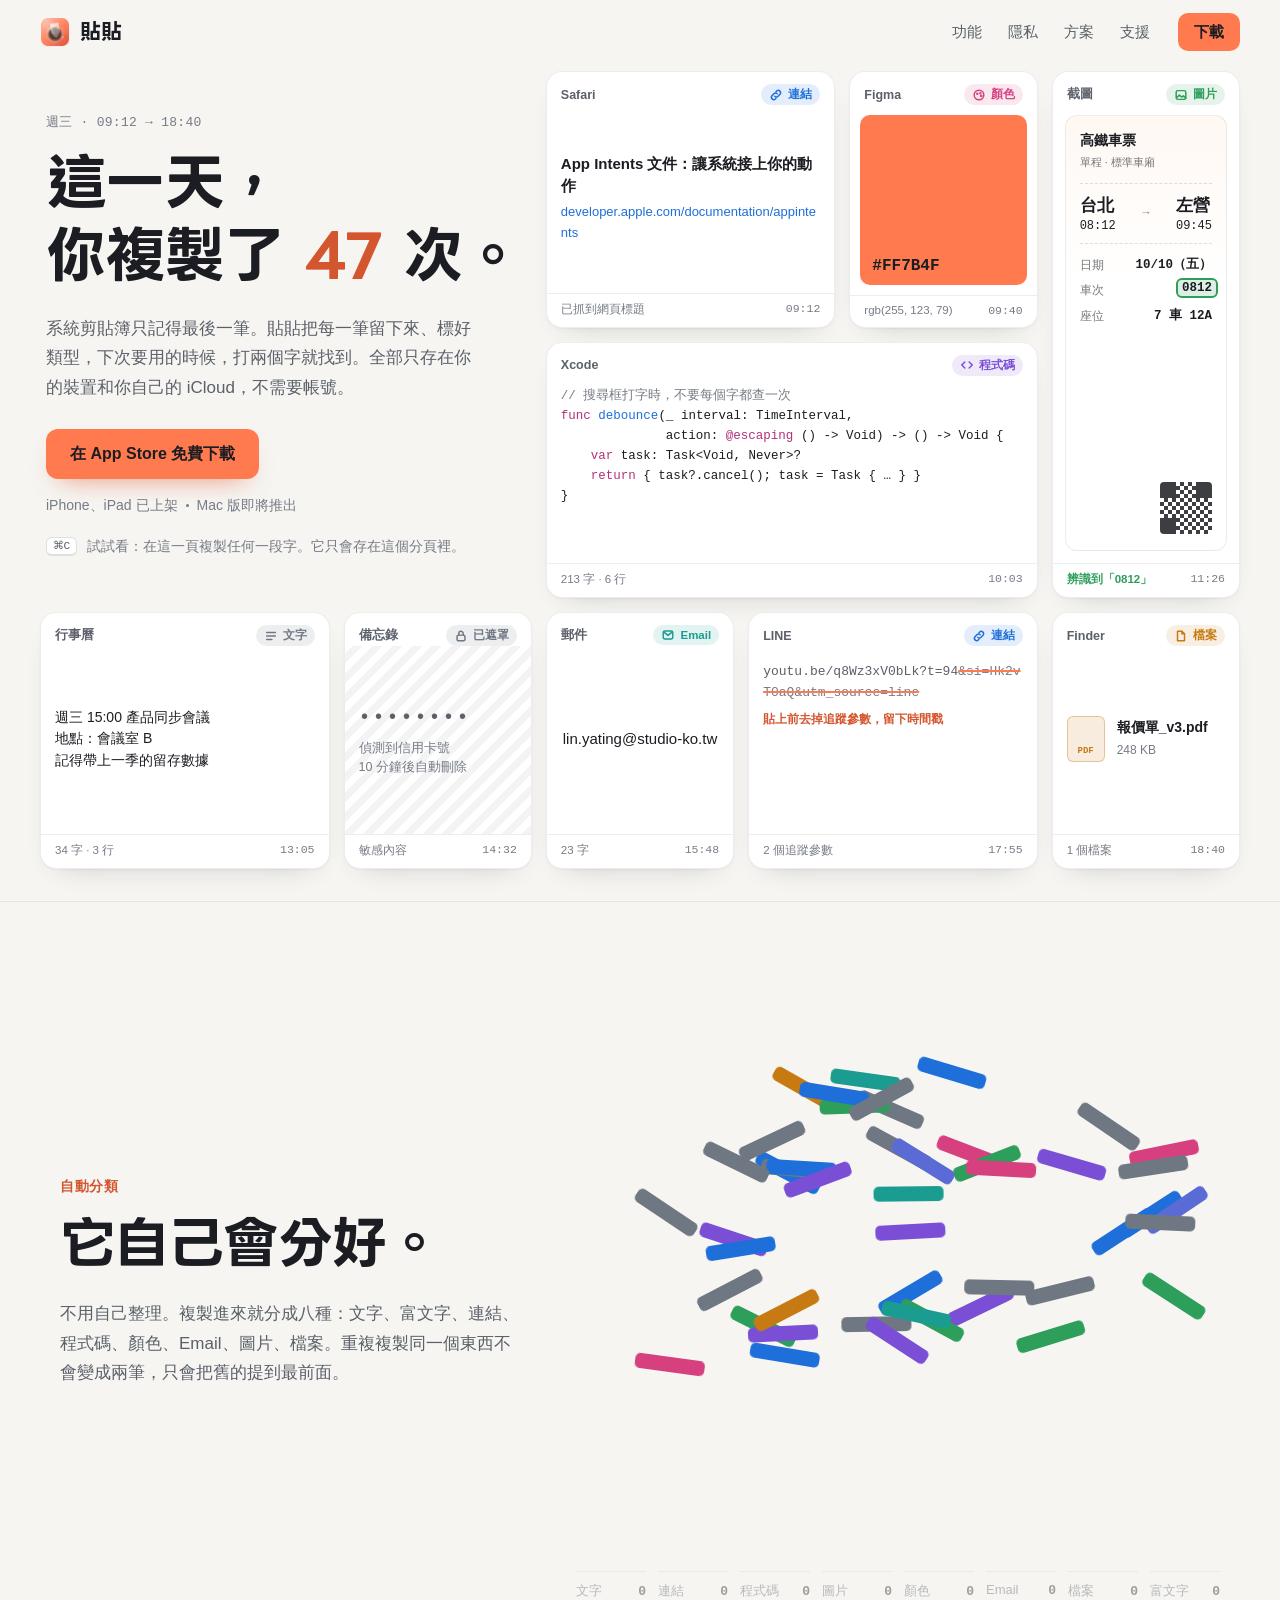
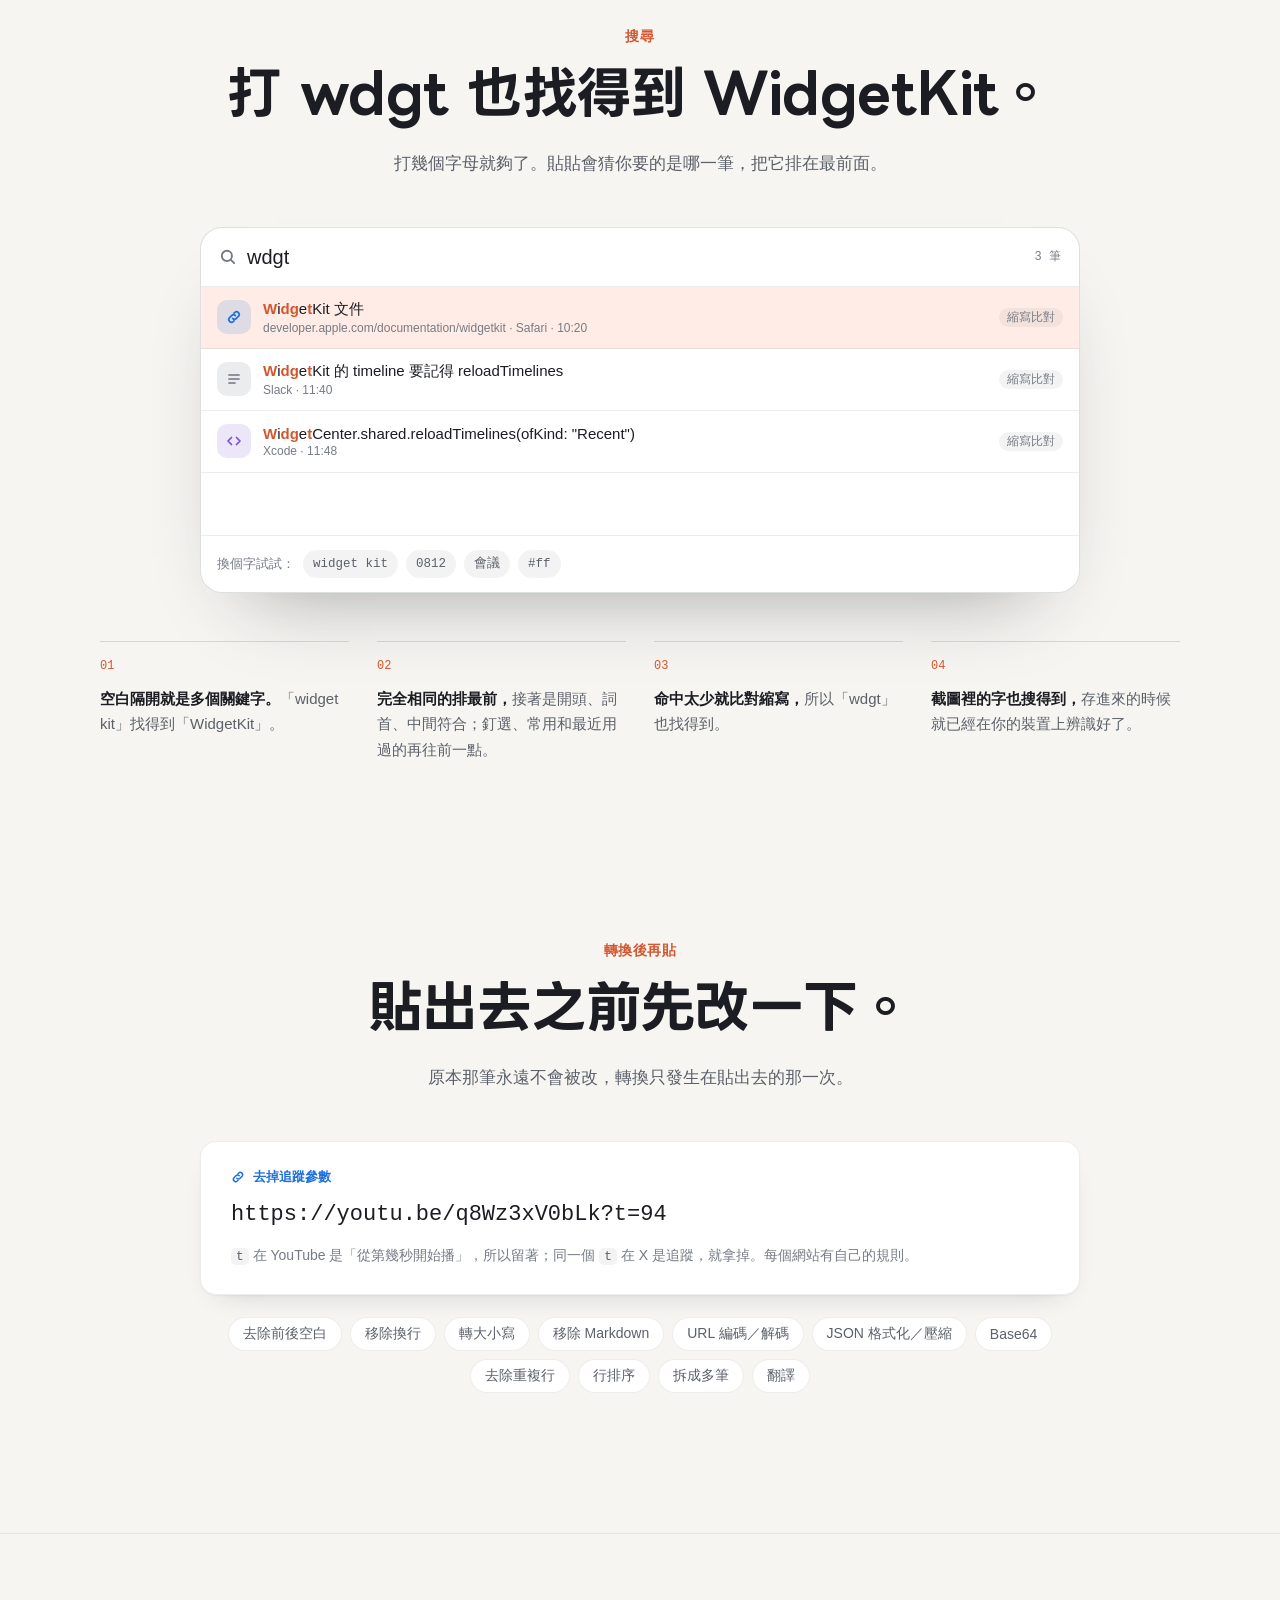
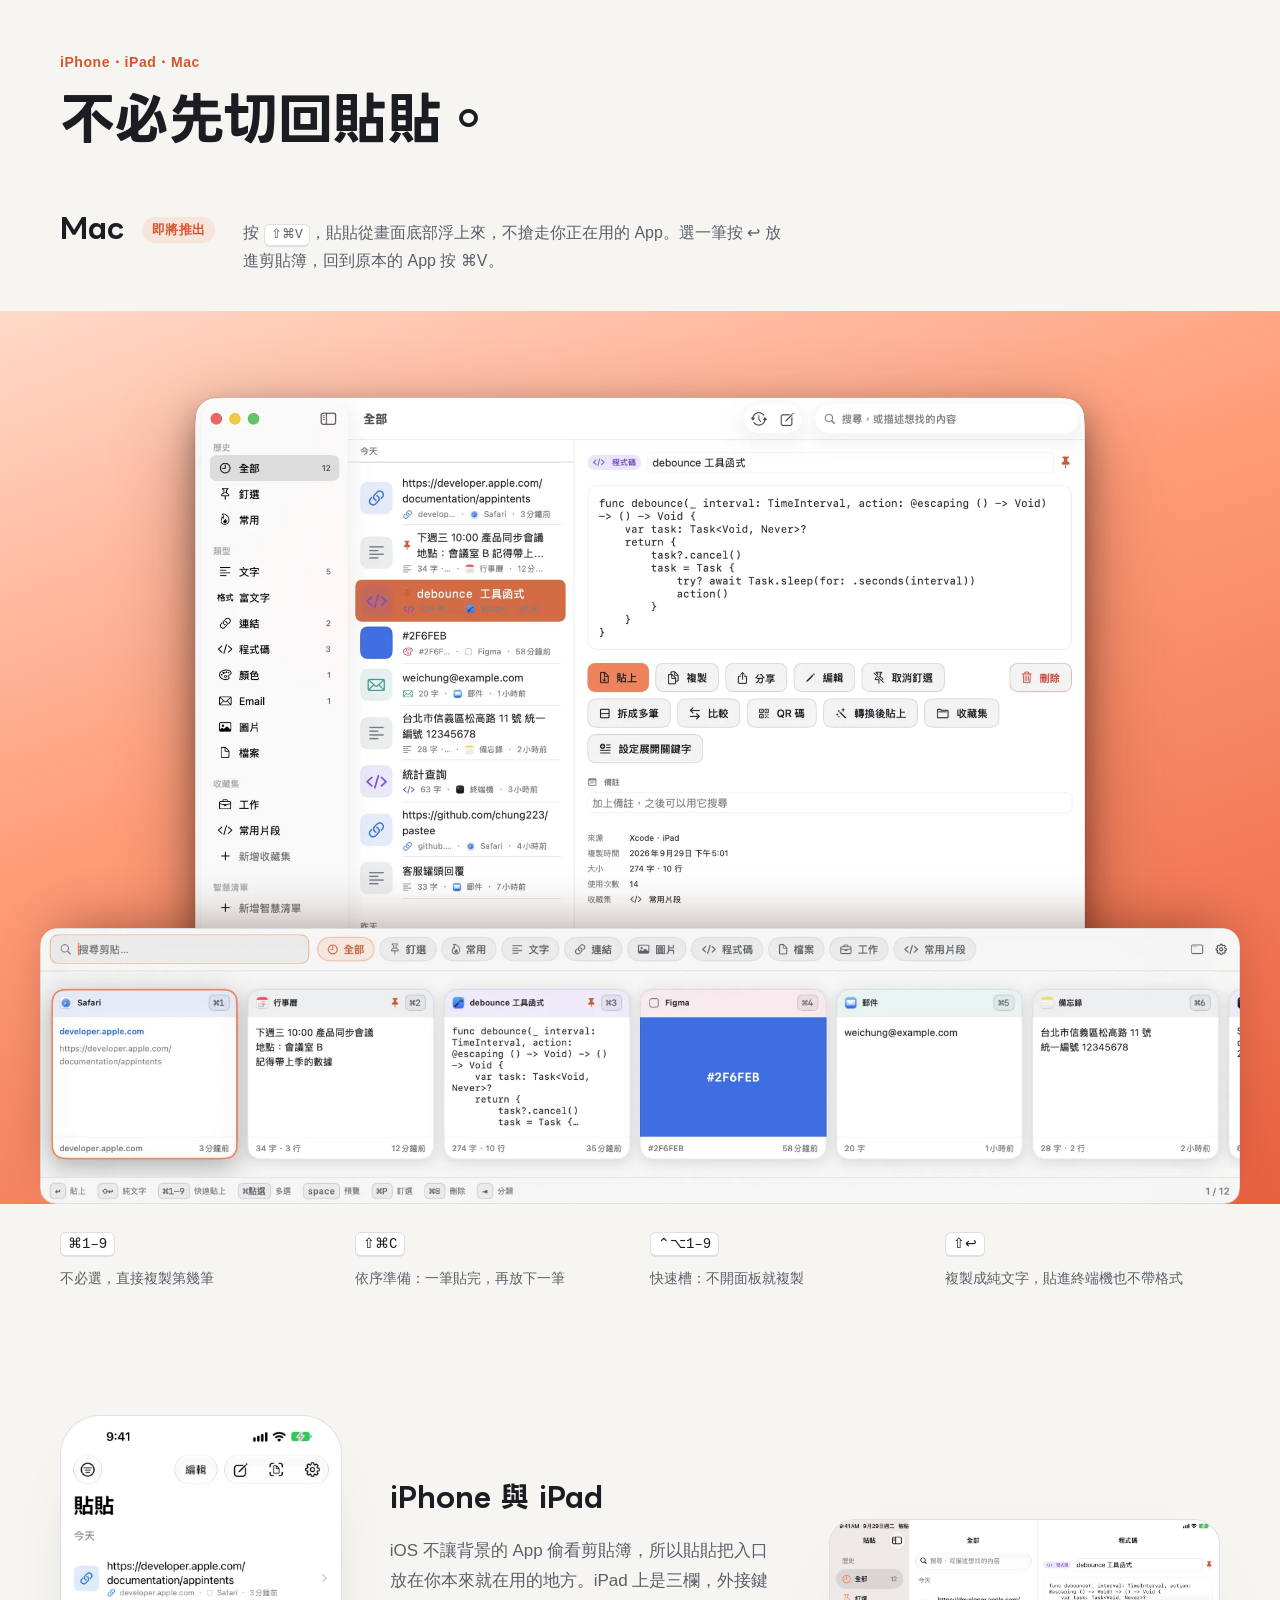
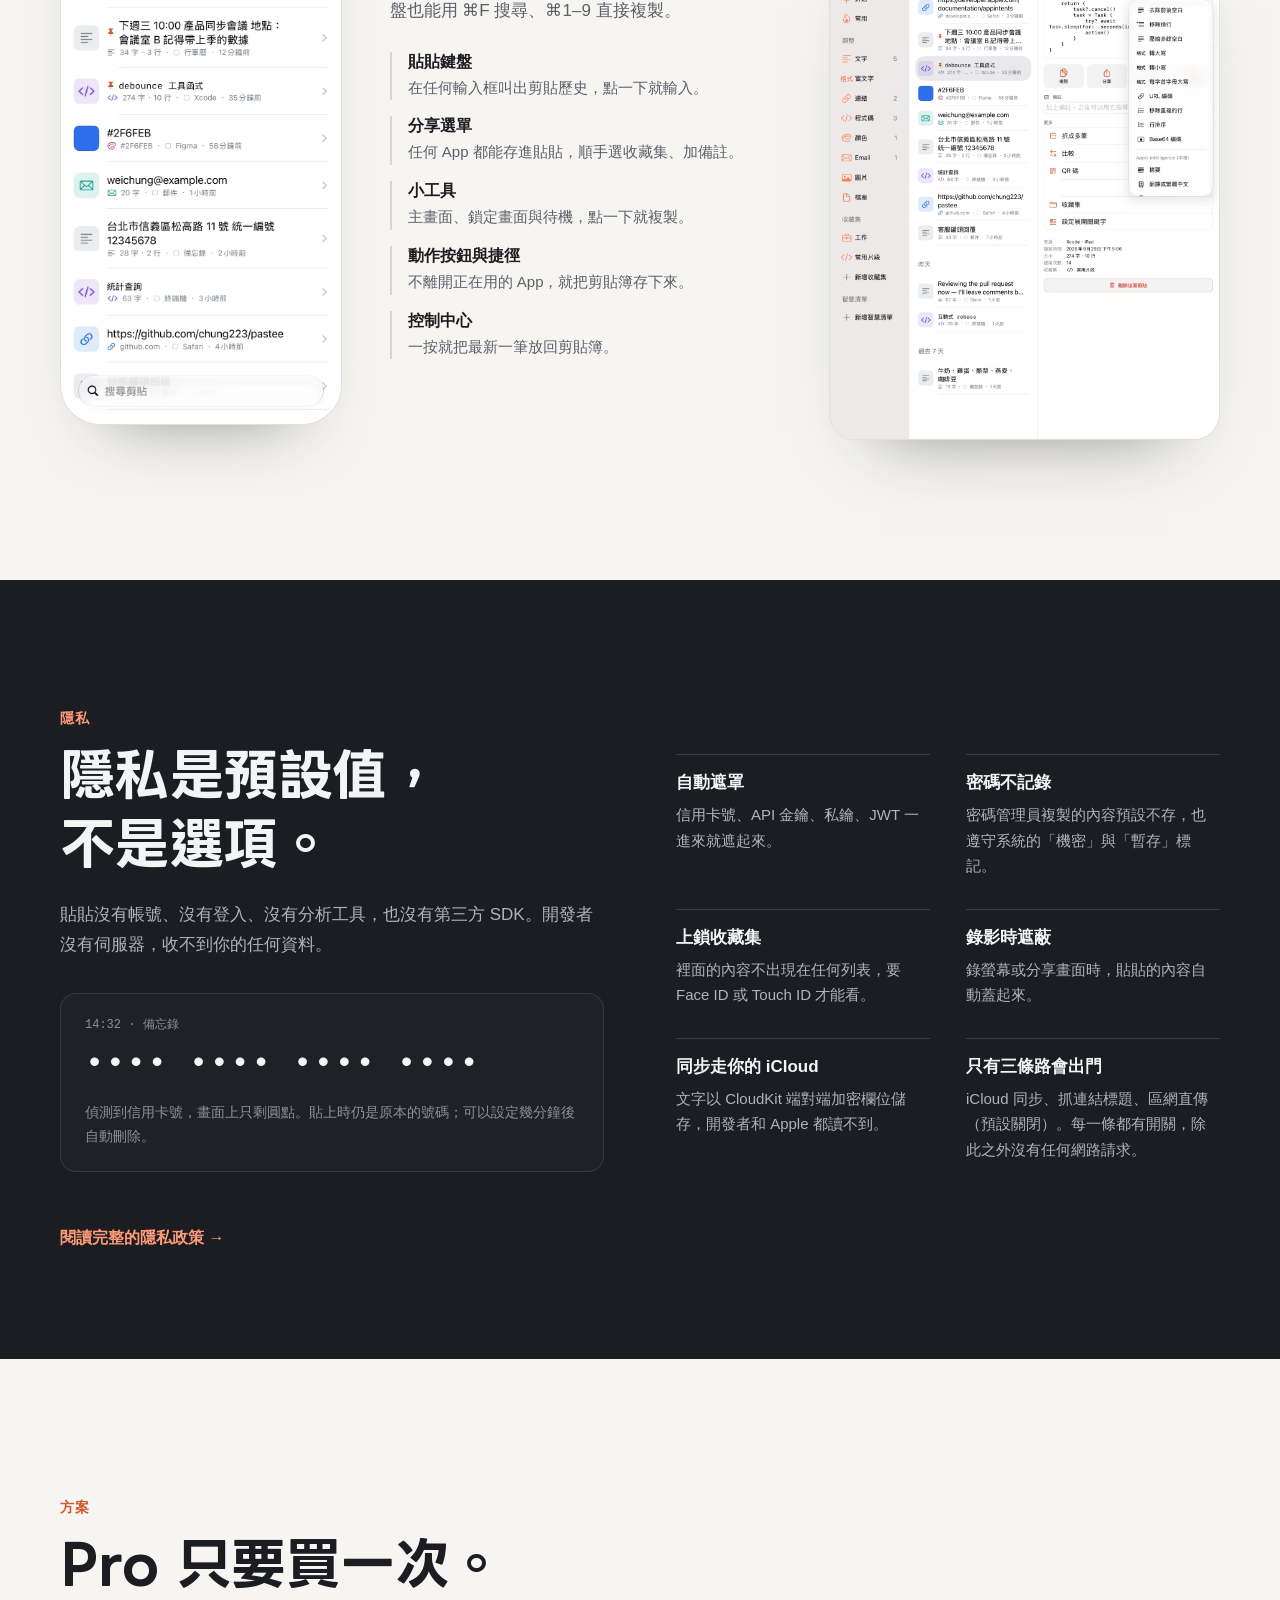
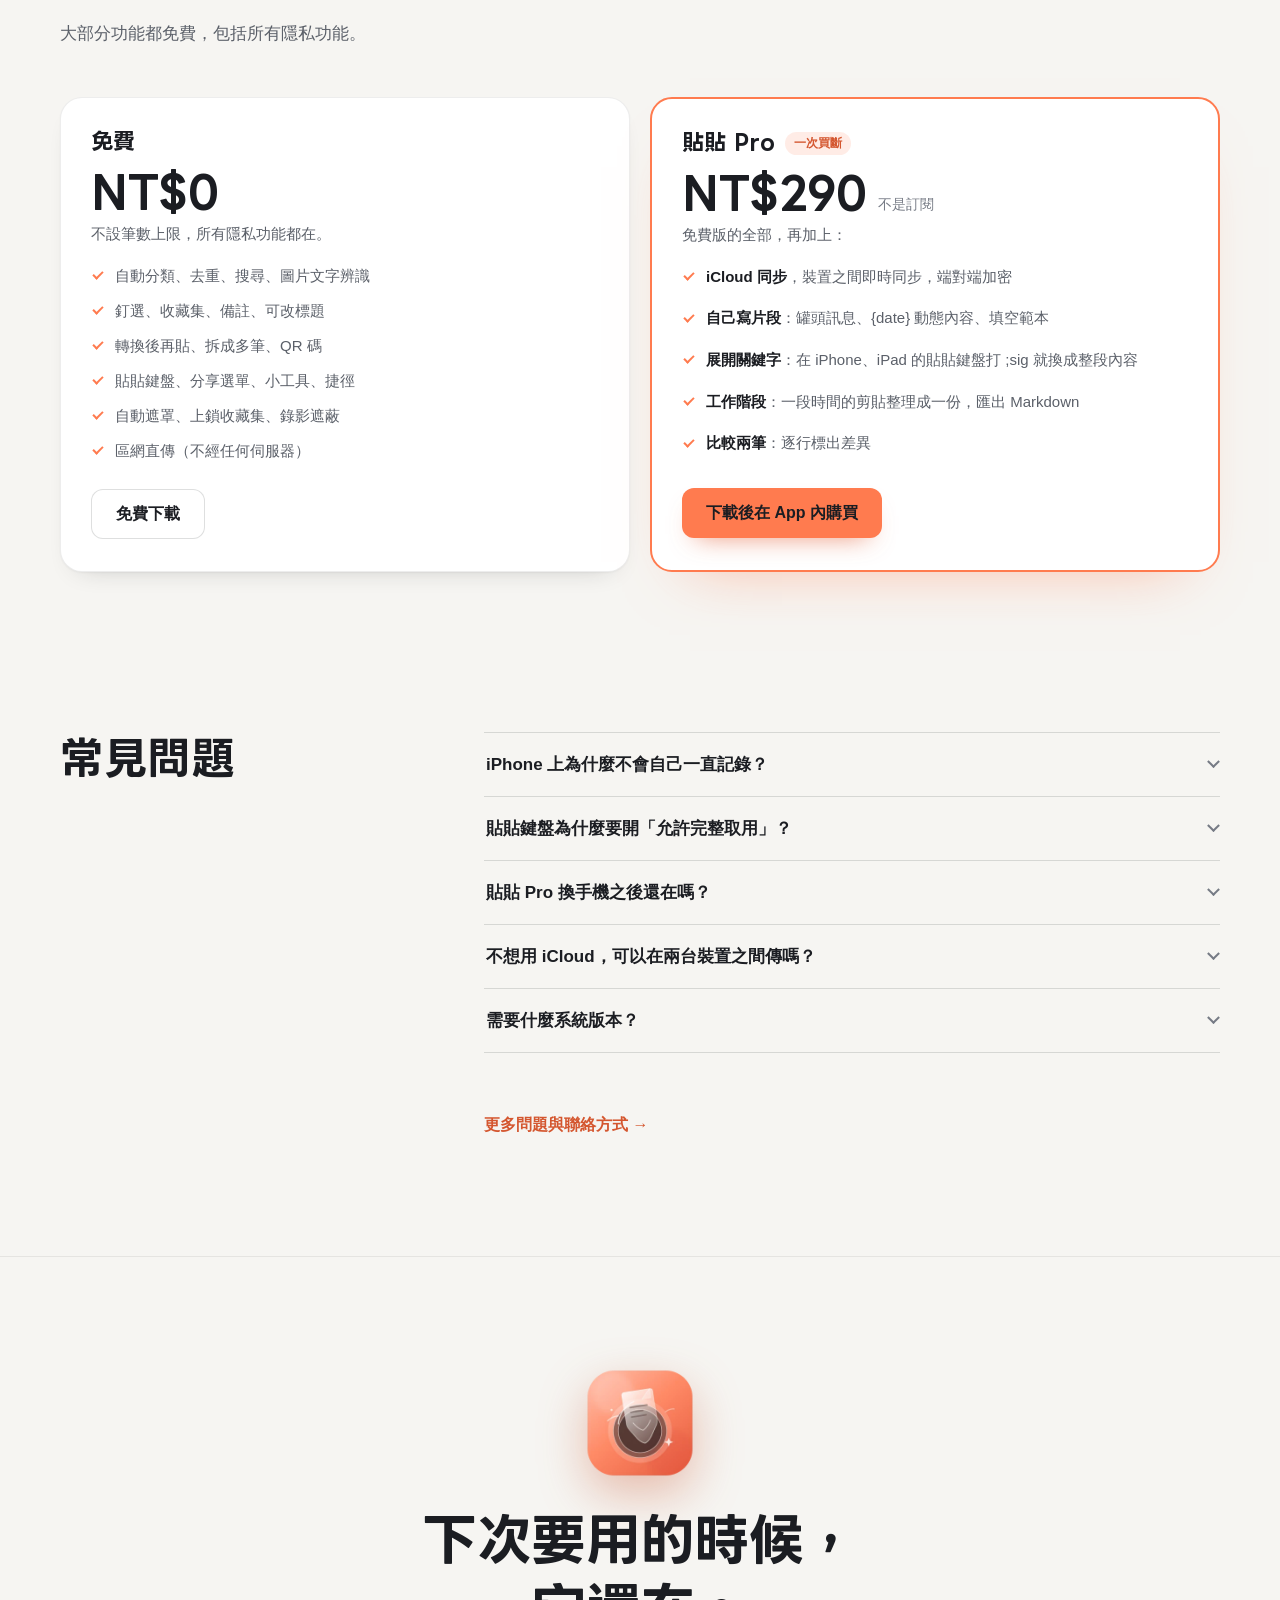
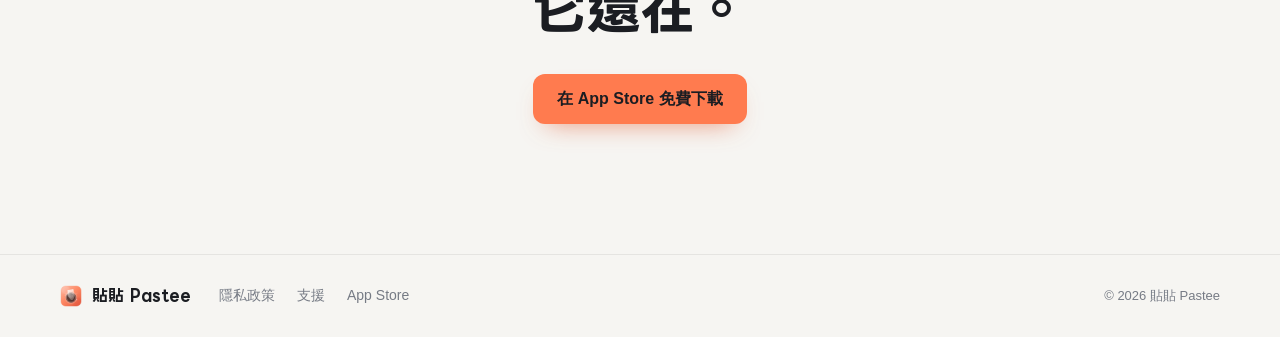
==== commit 3717b0bc: "Describe the Mac version as copy, then ⌘V The Mac app no longer pastes for you or expands abbreviati" ====
--- a/index.html
+++ b/index.html
@@ -199,17 +199,17 @@
   <div class="mac">
     <div class="wrap mac-head">
       <h3>Mac <span class="soon">即將推出</span></h3>
-      <p>按 <span class="key">⇧⌘V</span>，貼貼從畫面底部浮上來，不搶走你正在用的 App。選好就貼進去，貼完就消失。</p>
+      <p>按 <span class="key">⇧⌘V</span>，貼貼從畫面底部浮上來，不搶走你正在用的 App。選一筆按 ↩ 放進剪貼簿，回到原本的 App 按 ⌘V。</p>
     </div>
     <div class="mac-desk">
       <img class="mac-window" src="assets/screens/mac-history.webp" width="1800" height="1296" loading="lazy" alt="Mac 上的貼貼歷史視窗：左側是類型與收藏集，中間是剪貼列表，右側是選中那筆程式碼的詳細內容與貼上、拆成多筆、比較等動作。">
-      <img class="mac-shelf" src="assets/screens/mac-shelf.webp" width="2000" height="460" loading="lazy" alt="Mac 上從畫面底部浮起的貼貼面板：一排橫向卡片，每張標著來源 App 與 ⌘1 到 ⌘6 的快速貼上鍵。">
+      <img class="mac-shelf" src="assets/screens/mac-shelf.webp" width="2000" height="460" loading="lazy" alt="Mac 上從畫面底部浮起的貼貼面板：一排橫向卡片，每張標著來源 App 與 ⌘1 到 ⌘6 的快速複製鍵。">
     </div>
     <ul class="wrap keys">
-      <li><span class="key">⌘1–9</span><span>不必選，直接貼第幾筆</span></li>
-      <li><span class="key">⇧⌘C</span><span>依序貼上：每按一次 ⌘V 貼出下一筆</span></li>
-      <li><span class="key">;sig</span><span>打出關鍵字，自動換成整段內容</span></li>
-      <li><span class="key">⇧↩</span><span>貼成純文字，貼進終端機也不帶格式</span></li>
+      <li><span class="key">⌘1–9</span><span>不必選，直接複製第幾筆</span></li>
+      <li><span class="key">⇧⌘C</span><span>依序準備：一筆貼完，再放下一筆</span></li>
+      <li><span class="key">⌃⌥1–9</span><span>快速槽：不開面板就複製</span></li>
+      <li><span class="key">⇧↩</span><span>複製成純文字，貼進終端機也不帶格式</span></li>
     </ul>
   </div>
 
@@ -287,7 +287,7 @@
         <ul>
           <li><b>iCloud 同步</b>，裝置之間即時同步，端對端加密</li>
           <li><b>自己寫片段</b>：罐頭訊息、{date} 動態內容、填空範本</li>
-          <li><b>展開關鍵字</b>：打 ;sig 就換成整段內容</li>
+          <li><b>展開關鍵字</b>：在 iPhone、iPad 的貼貼鍵盤打 ;sig 就換成整段內容</li>
           <li><b>工作階段</b>：一段時間的剪貼整理成一份，匯出 Markdown</li>
           <li><b>比較兩筆</b>：逐行標出差異</li>
         </ul>
--- a/assets/site.css
+++ b/assets/site.css
@@ -404,7 +404,9 @@
 .qa details > p + ul.dots{margin-top:-12px}
 .contact{margin-top:96px;padding:40px;border-radius:var(--r-panel);background:var(--surface);border:1px solid var(--line);box-shadow:var(--shadow);scroll-margin-top:88px}
 .contact h2.display{margin-top:0;font-size:clamp(26px,3vw,36px)}
-.contact .btn{margin-top:26px}
+.contact-acts{margin-top:26px;display:flex;flex-wrap:wrap;gap:12px}
+.contact .mail{color:var(--accent-text);font-weight:600;text-decoration:none;white-space:nowrap}
+.contact .mail:hover{text-decoration:underline}
 .fine{margin-top:18px;font-size:14px;color:var(--text3)}
 .fine a{color:var(--accent-text)}
 .lost{min-height:calc(100svh - 64px - 90px);display:flex;flex-direction:column;align-items:center;justify-content:center;text-align:center;padding:60px var(--gutter)}
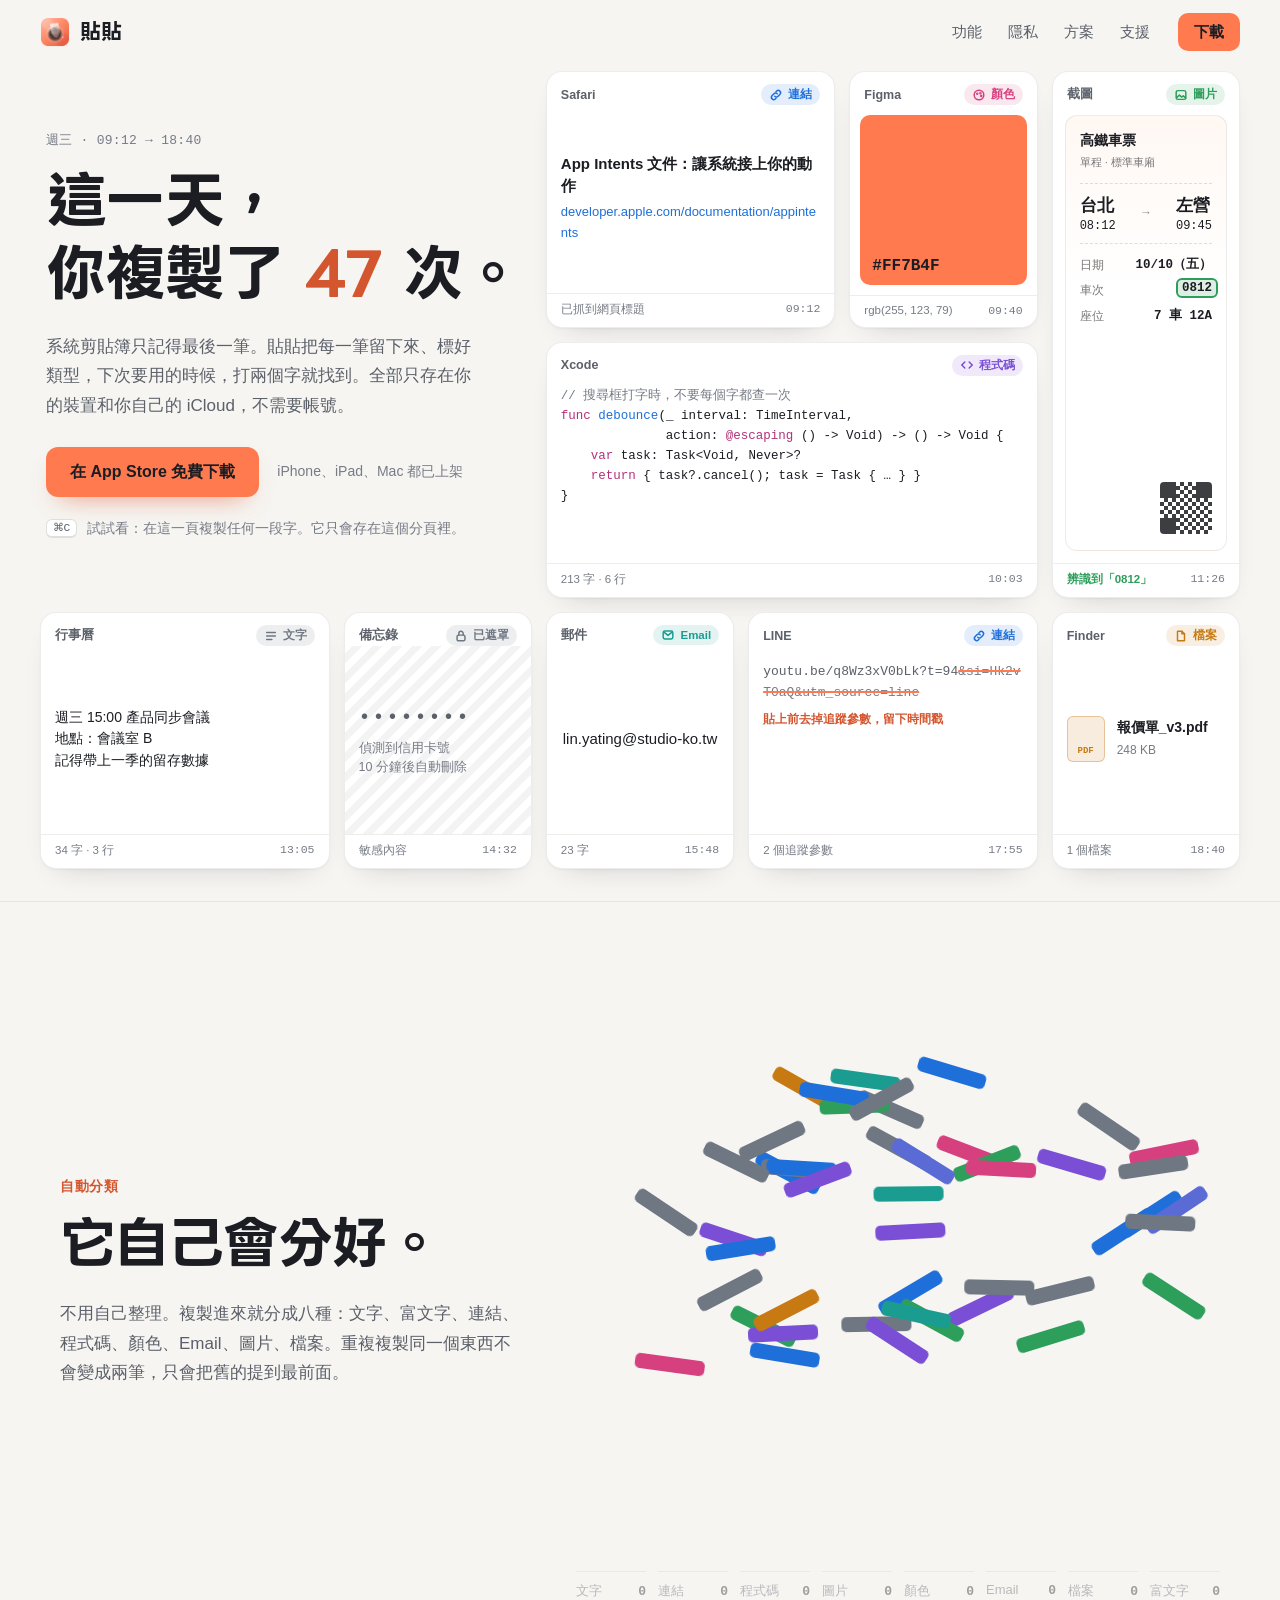
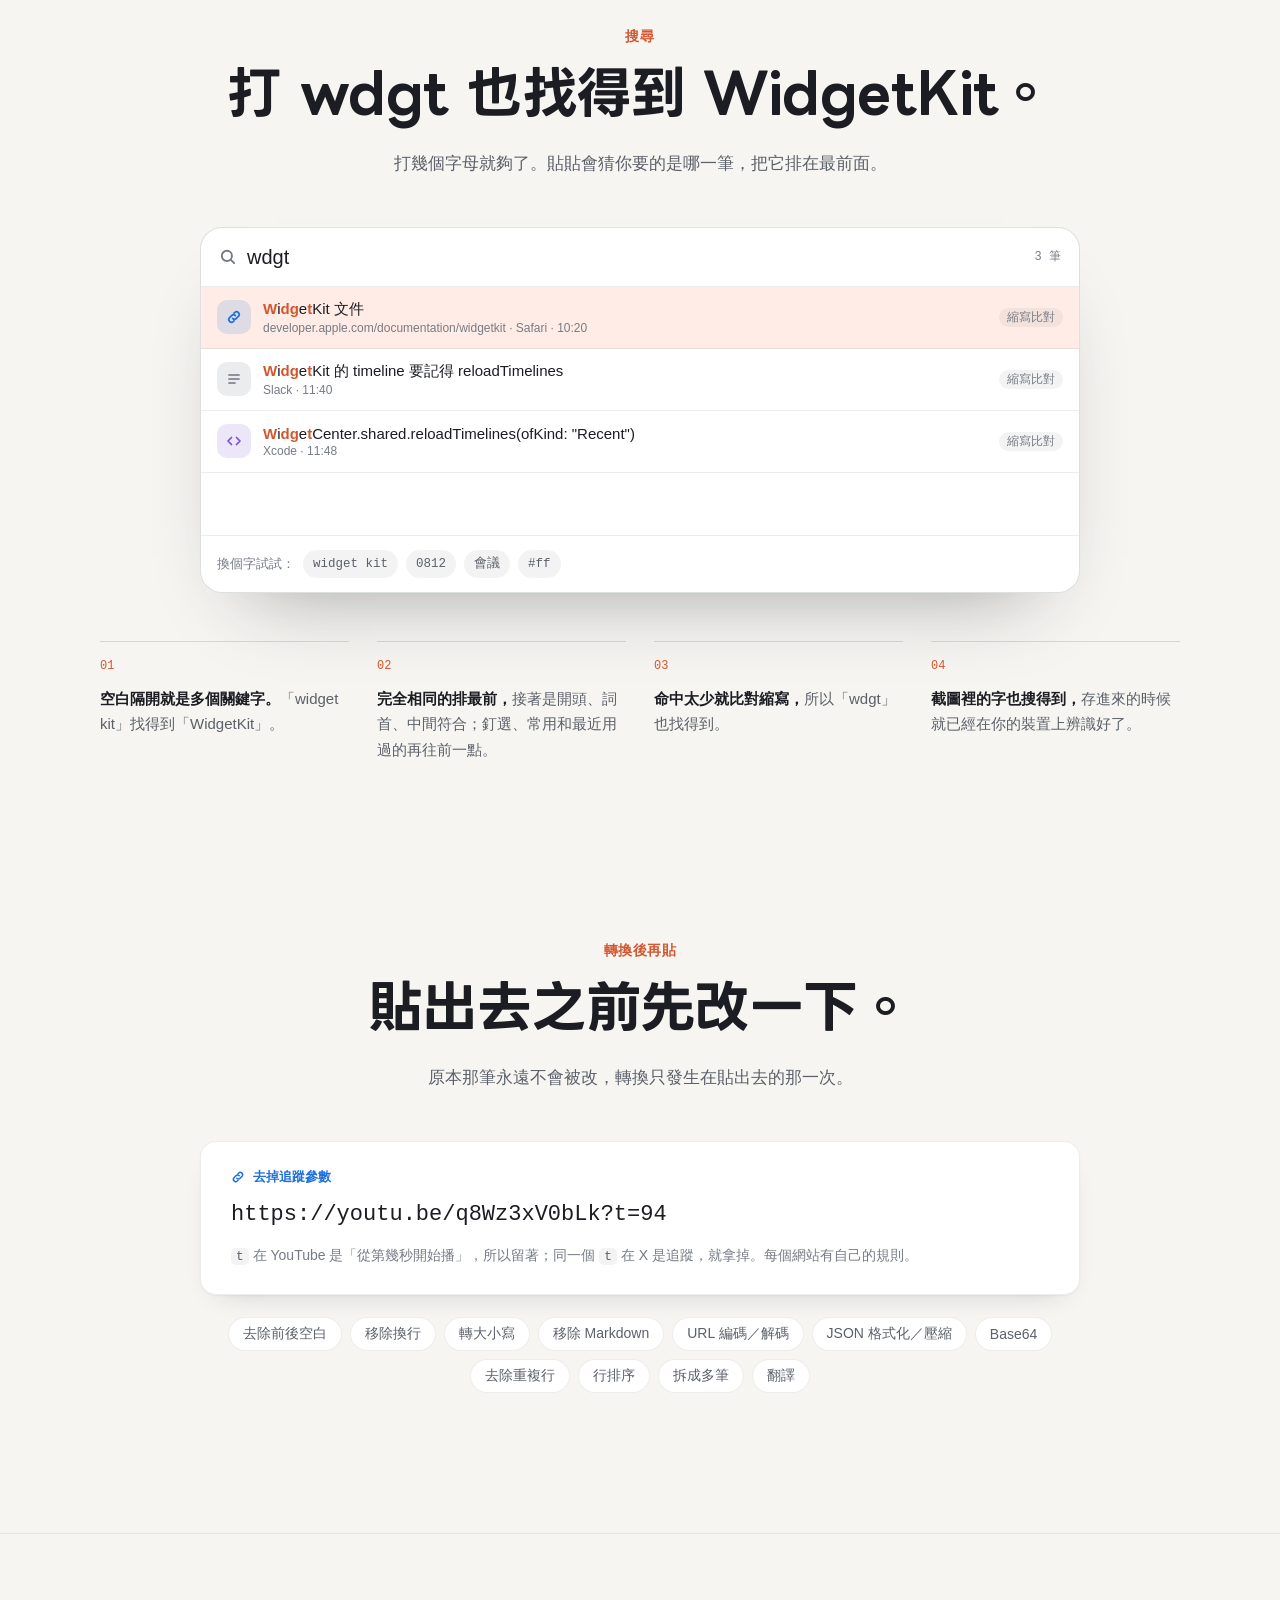
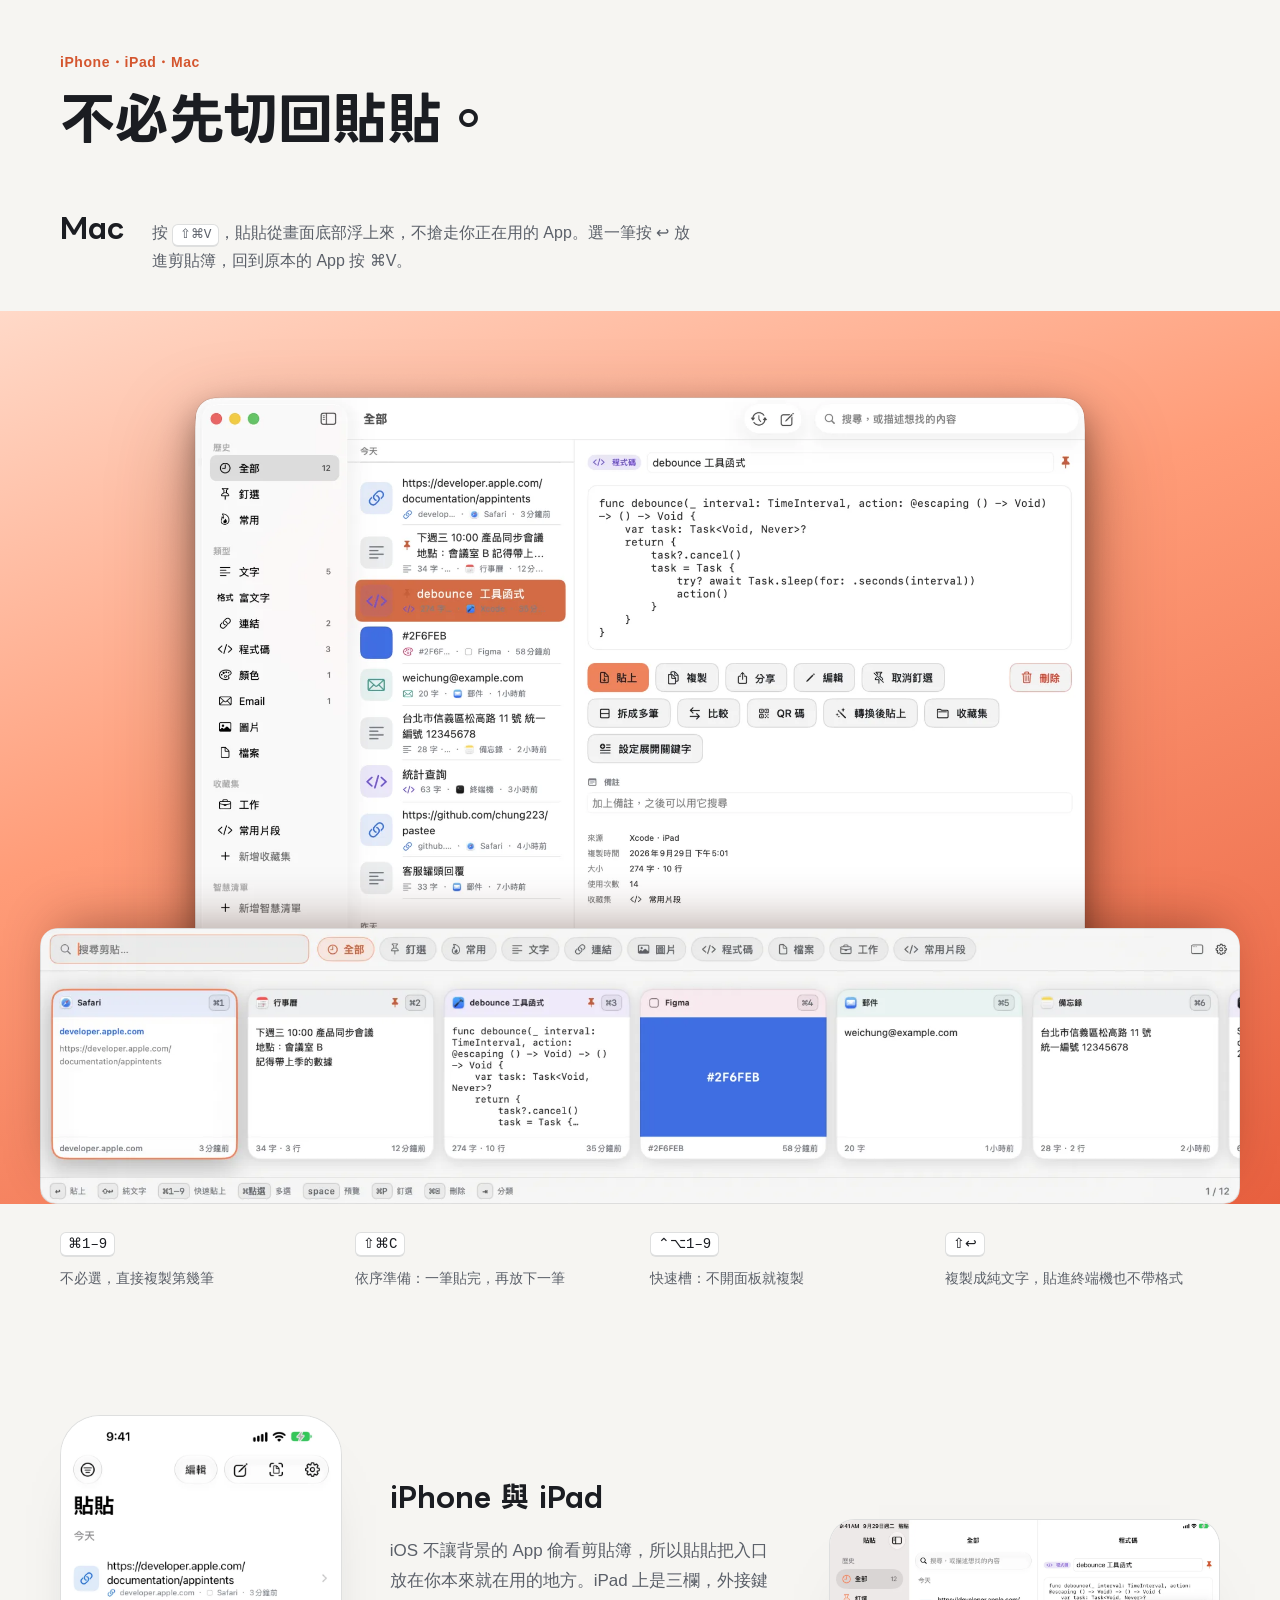
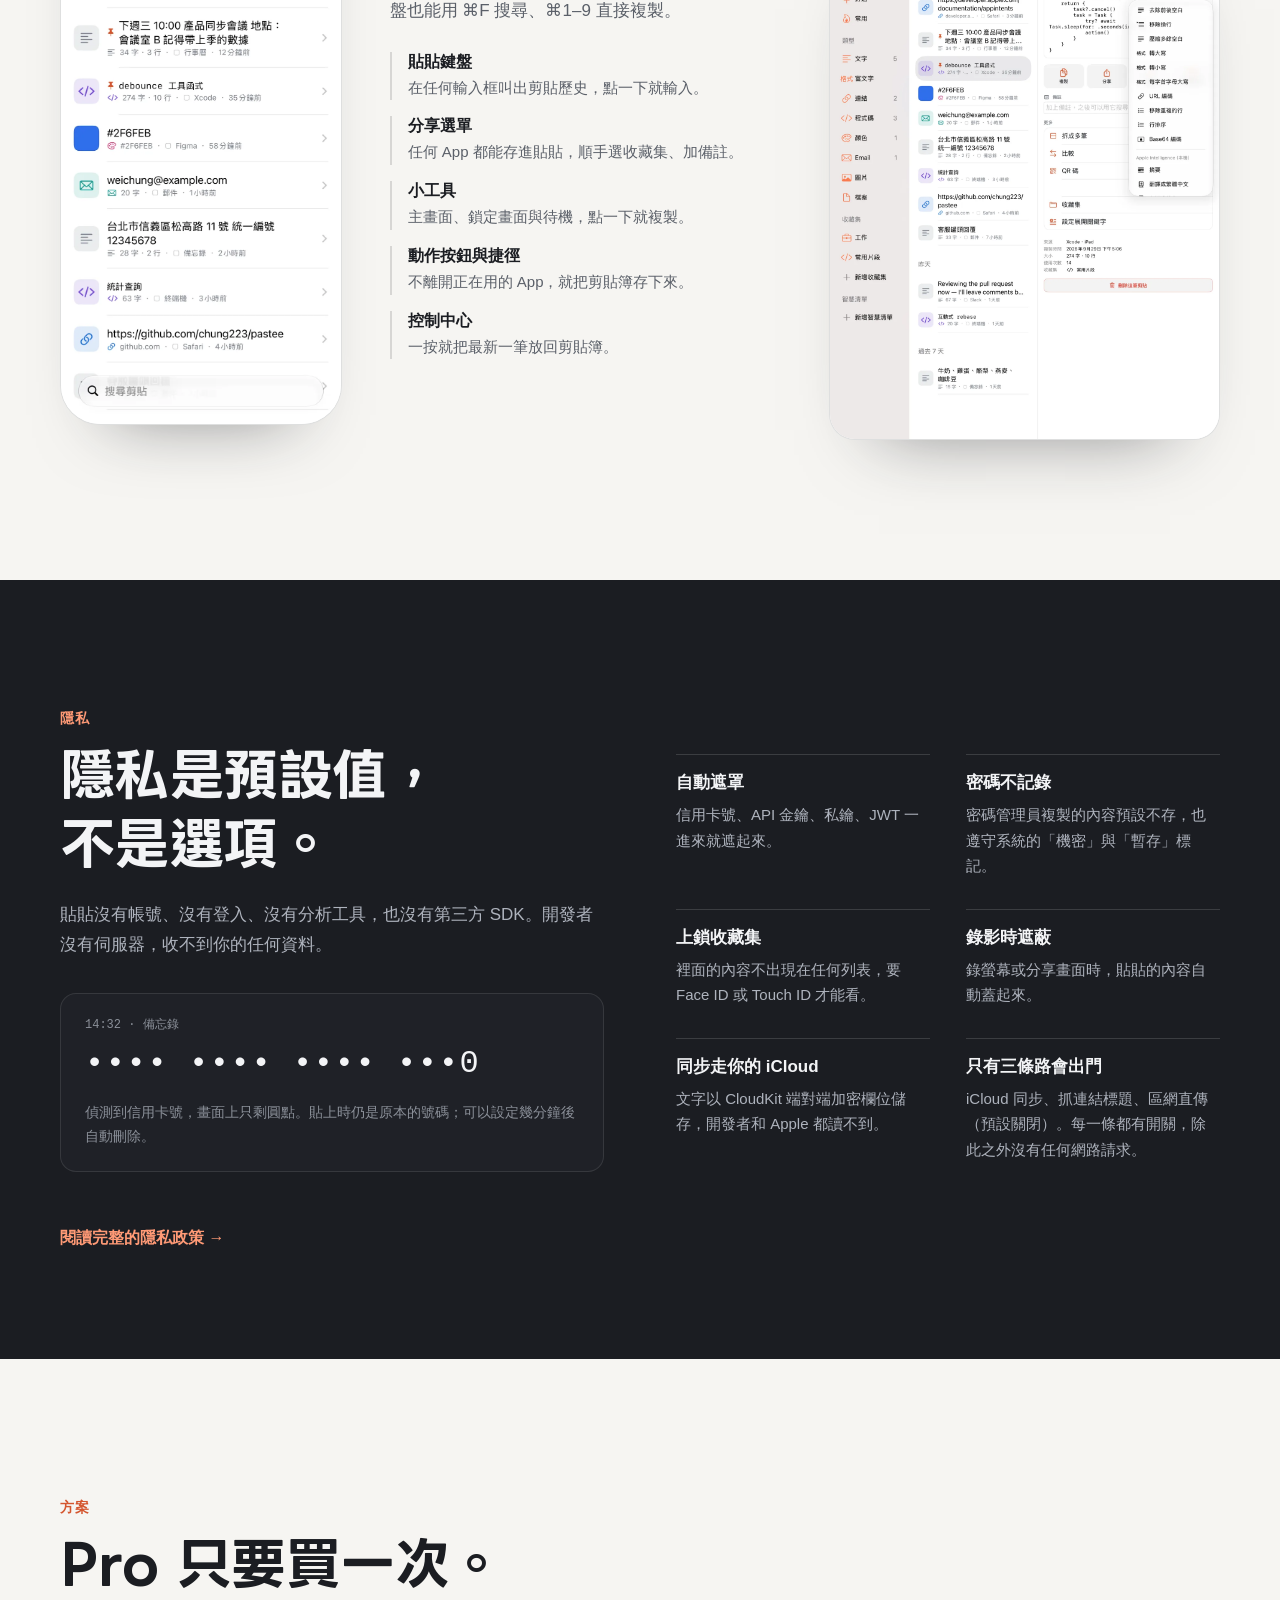
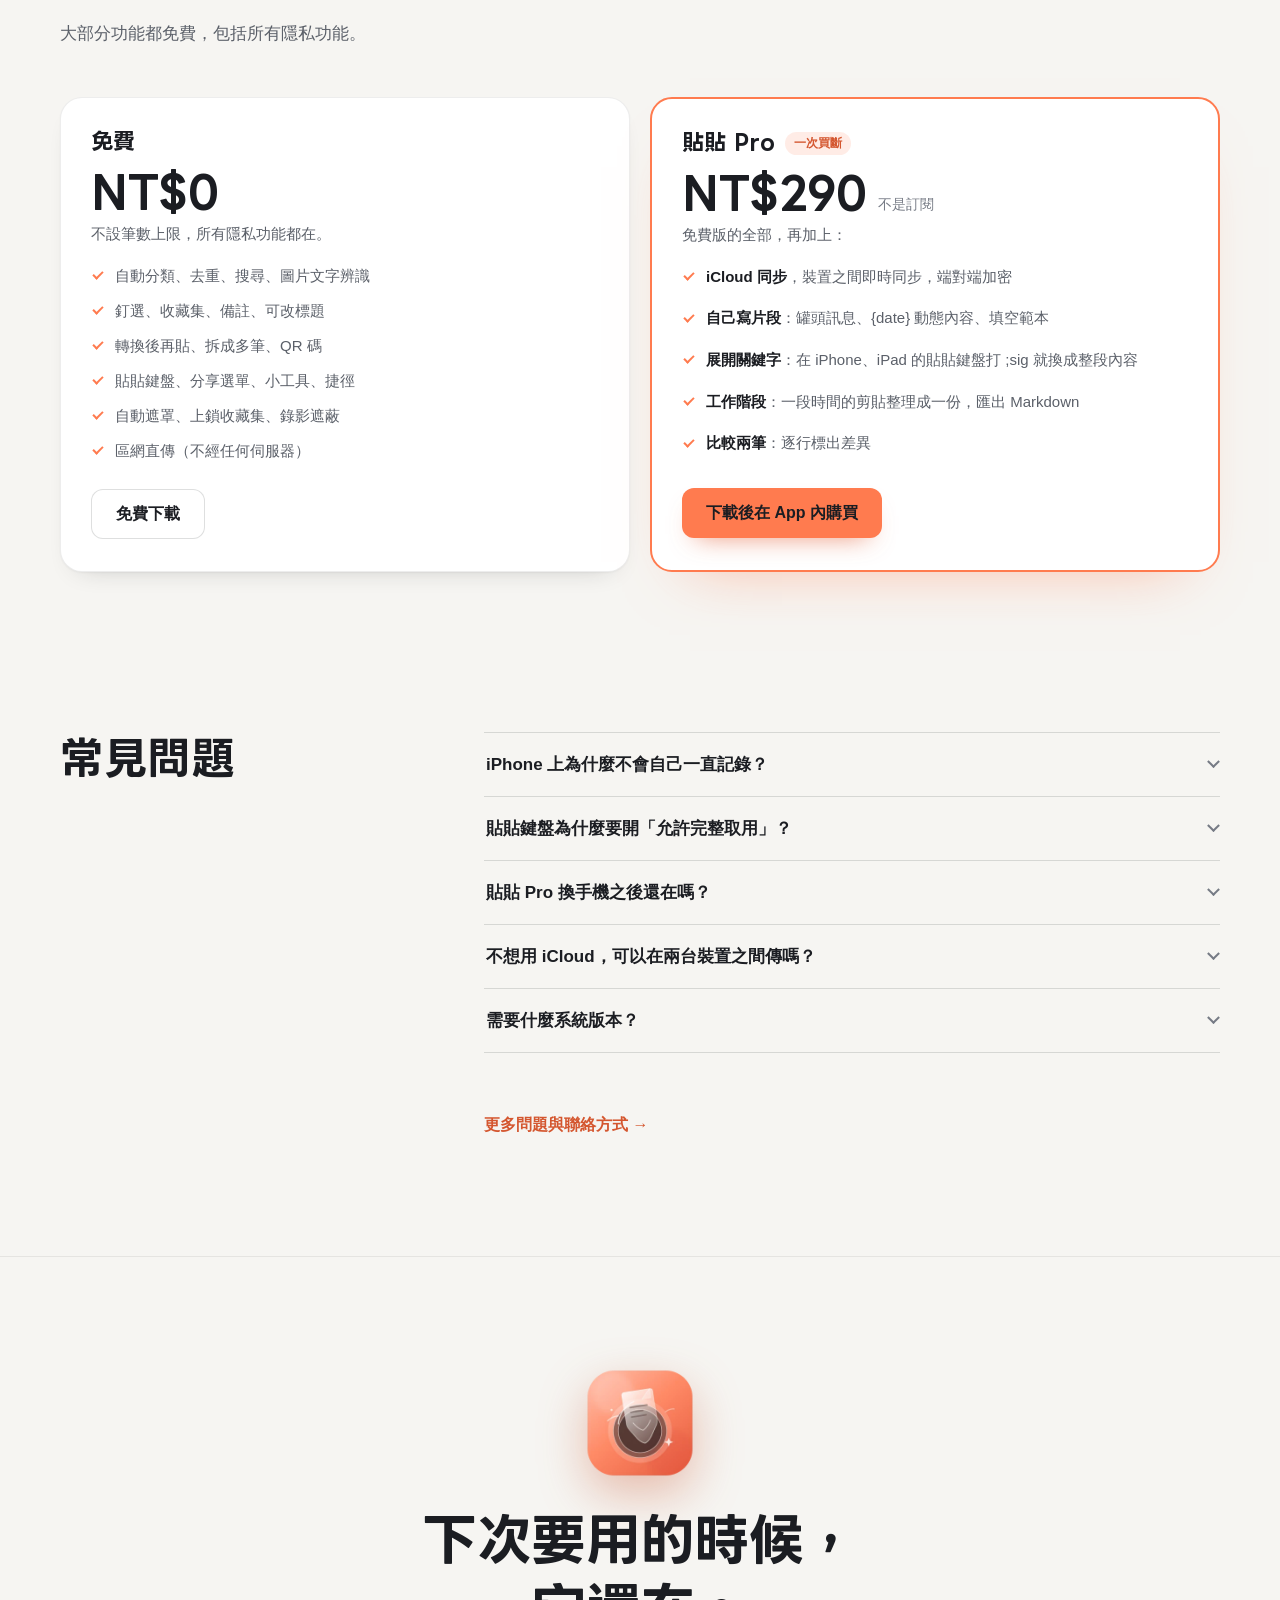
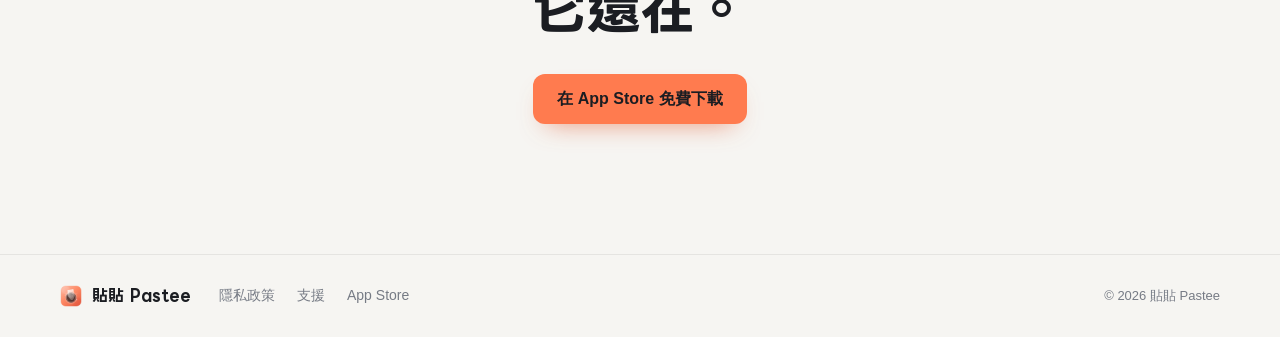
==== commit 036b7ae9: "Mark the Mac version as available Drop the "即將推出" labels from the home and support pages, say all th" ====
--- a/index.html
+++ b/index.html
@@ -49,7 +49,7 @@
     <p class="lede">系統剪貼簿只記得最後一筆。貼貼把每一筆留下來、標好類型，下次要用的時候，打兩個字就<span class="nb">找到。</span>全部只存在你的裝置和你自己的 iCloud，不需要帳號。</p>
     <div class="cta">
       <a class="btn" href="https://apps.apple.com/tw/app/%E8%B2%BC%E8%B2%BC-pastee/id6814187982">在 App Store 免費下載</a>
-      <span class="avail">iPhone、iPad 已上架<span class="sep"></span>Mac 版即將推出</span>
+      <span class="avail">iPhone、iPad、Mac 都已上架</span>
     </div>
     <p class="hint"><span class="key">⌘C</span>試試看：在這一頁複製任何一段字。它只會存在這個分頁裡。</p>
   </div>
@@ -198,7 +198,7 @@
 
   <div class="mac">
     <div class="wrap mac-head">
-      <h3>Mac <span class="soon">即將推出</span></h3>
+      <h3>Mac</h3>
       <p>按 <span class="key">⇧⌘V</span>，貼貼從畫面底部浮上來，不搶走你正在用的 App。選一筆按 ↩ 放進剪貼簿，回到原本的 App 按 ⌘V。</p>
     </div>
     <div class="mac-desk">
--- a/assets/site.css
+++ b/assets/site.css
@@ -221,7 +221,6 @@
 .mac{margin-top:56px}
 .mac-head{display:flex;align-items:baseline;gap:28px;flex-wrap:wrap}
 .mac-head h3,.ph-copy h3{font:700 28px/1.3 var(--display)}
-.soon{display:inline-flex;vertical-align:middle;margin-left:8px;padding:4px 10px;border-radius:999px;background:var(--accent-soft);color:var(--accent-text);font:600 13px var(--sans);letter-spacing:.02em}
 .mac-head p{max-width:34em;font-size:16px;line-height:1.75;color:var(--text2)}
 .mac-desk{position:relative;margin:36px auto 0;max-width:1440px;padding:56px var(--gutter) 0;overflow:hidden;
   background:linear-gradient(160deg,#FFD9C8 0%,#FF9C78 42%,#E8603F 100%)}
